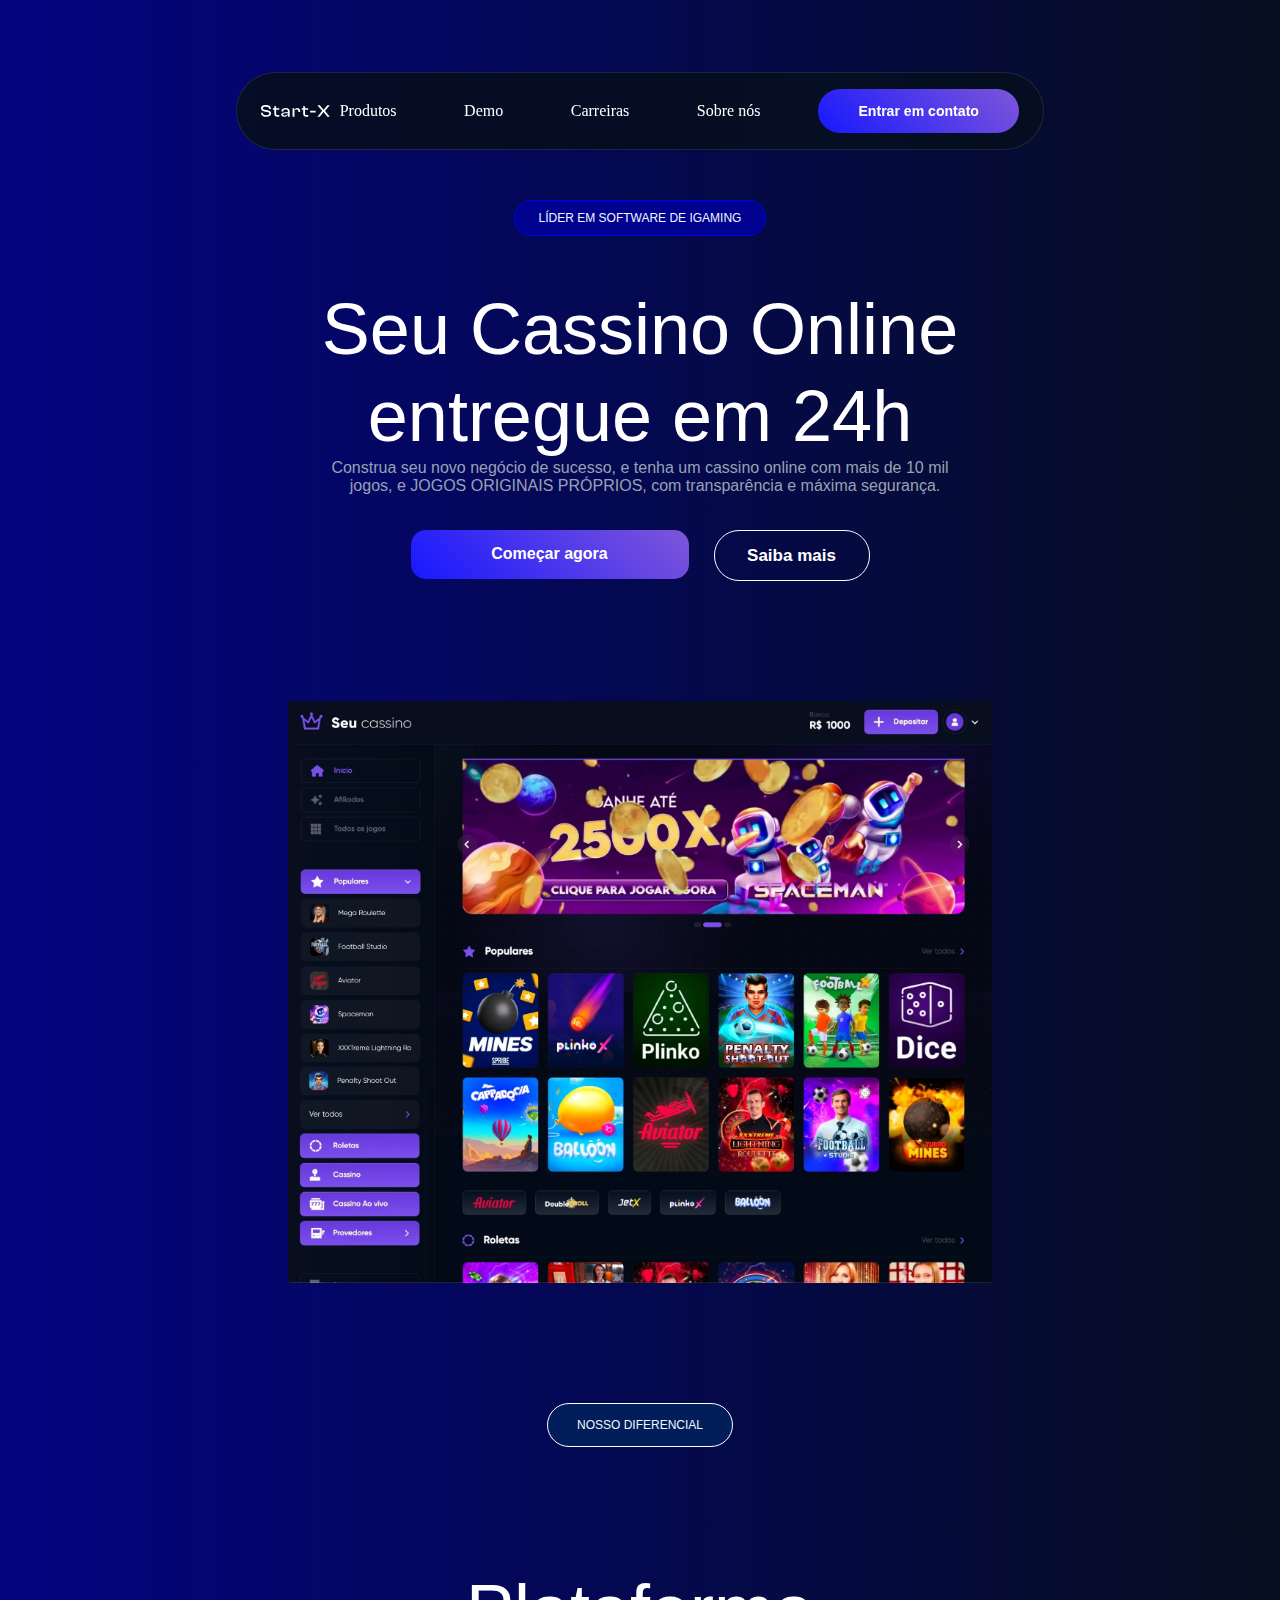
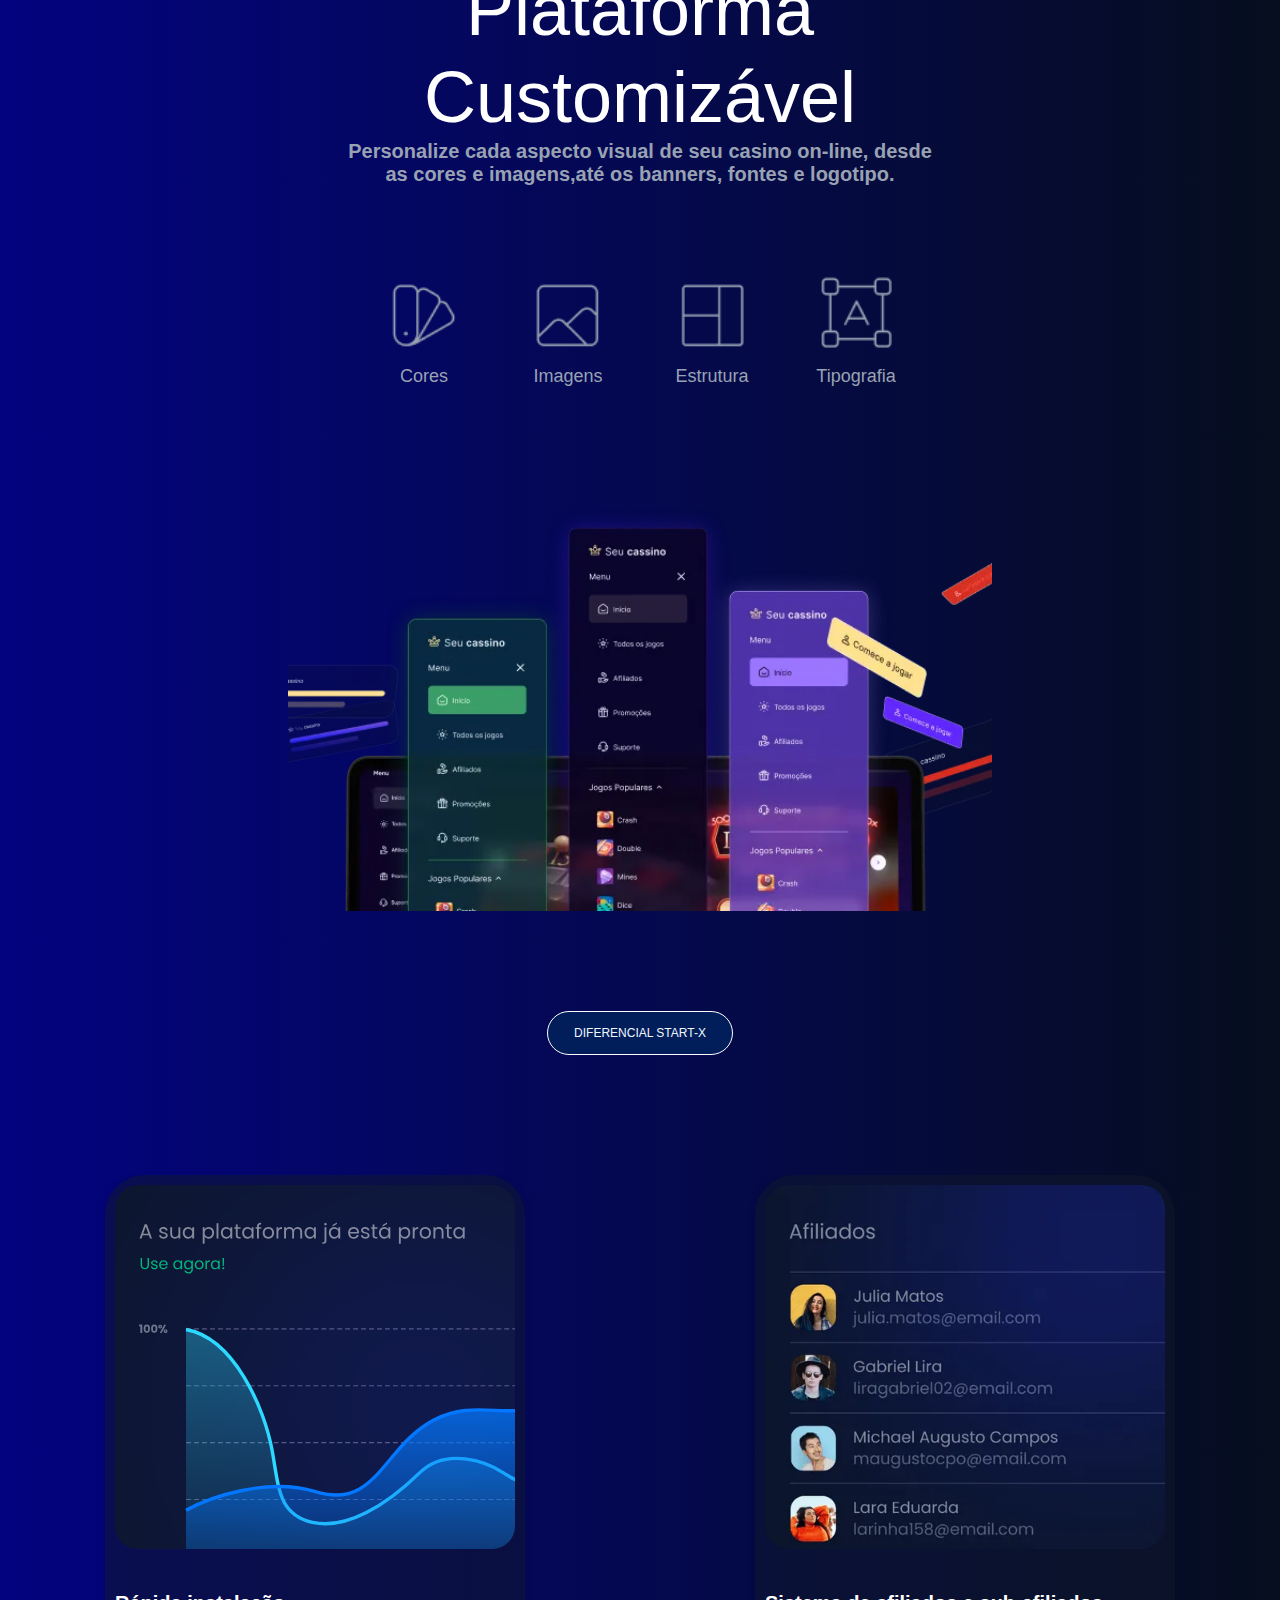
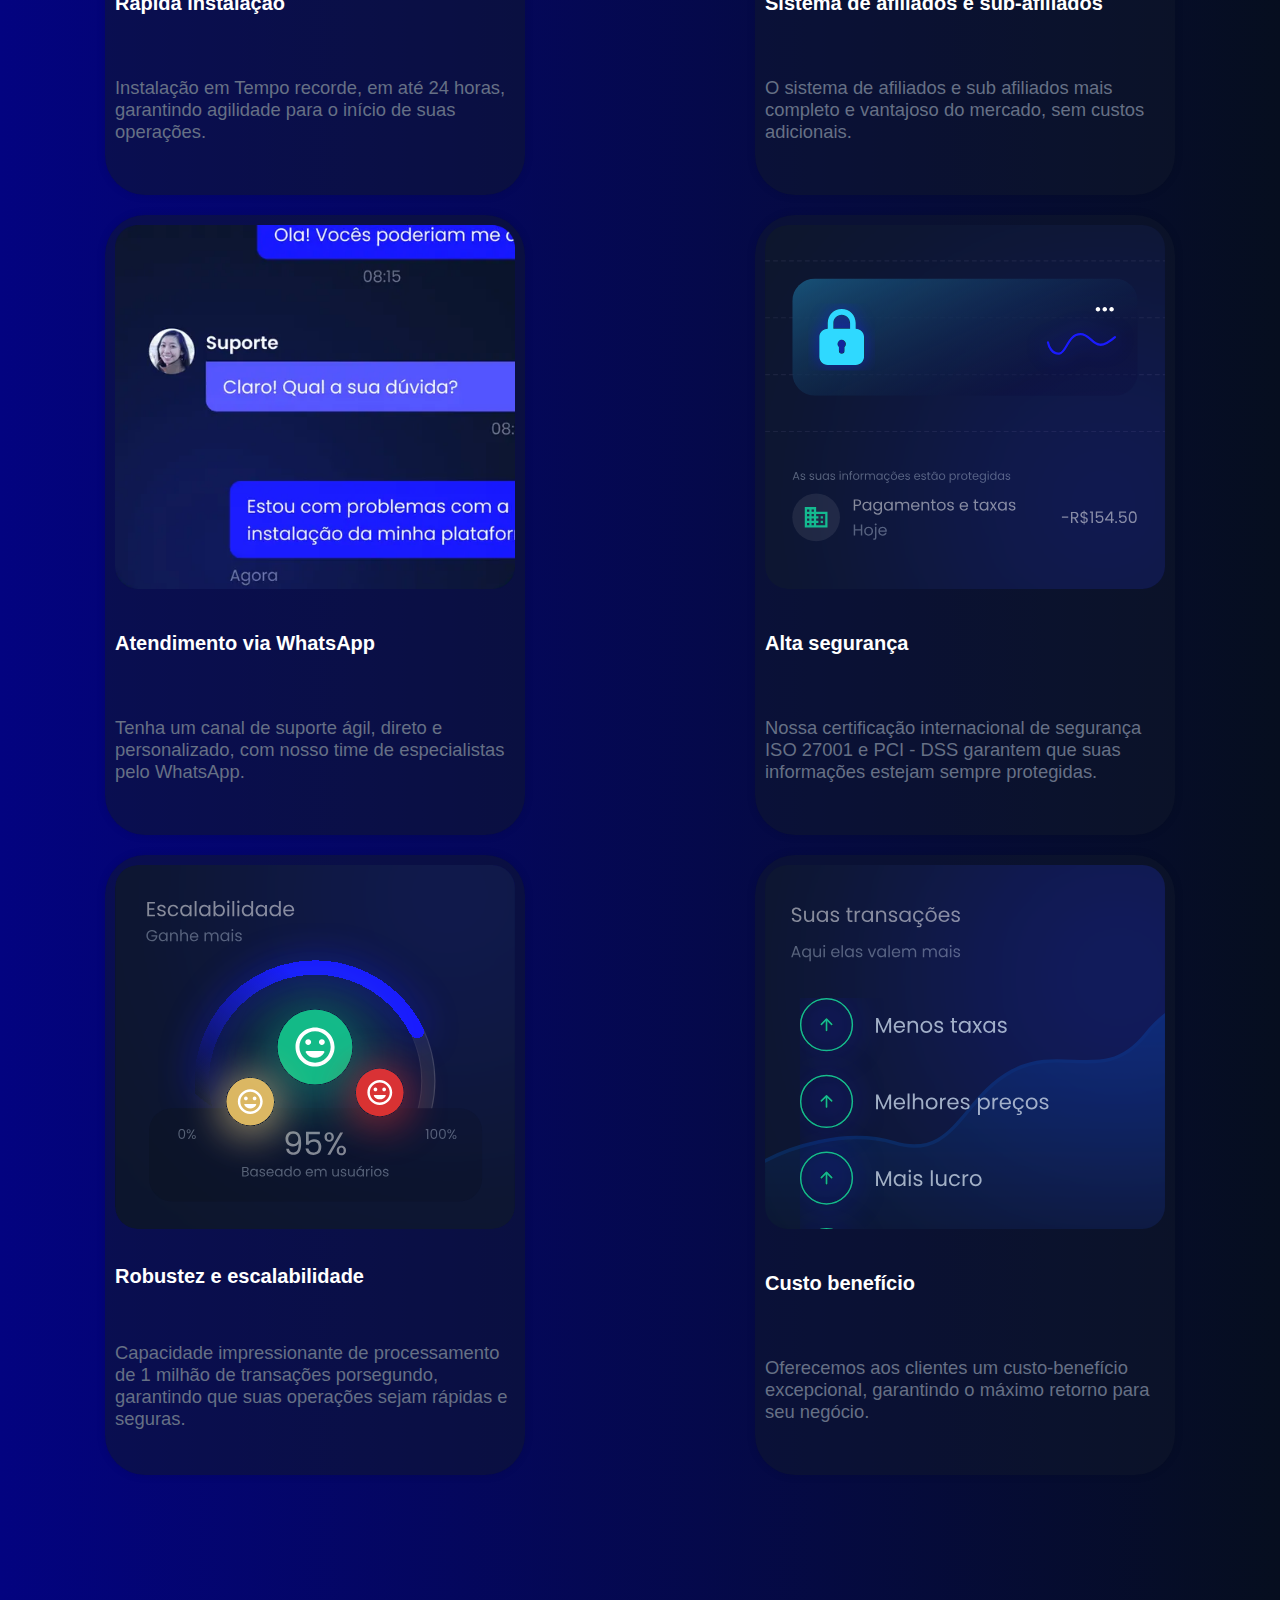
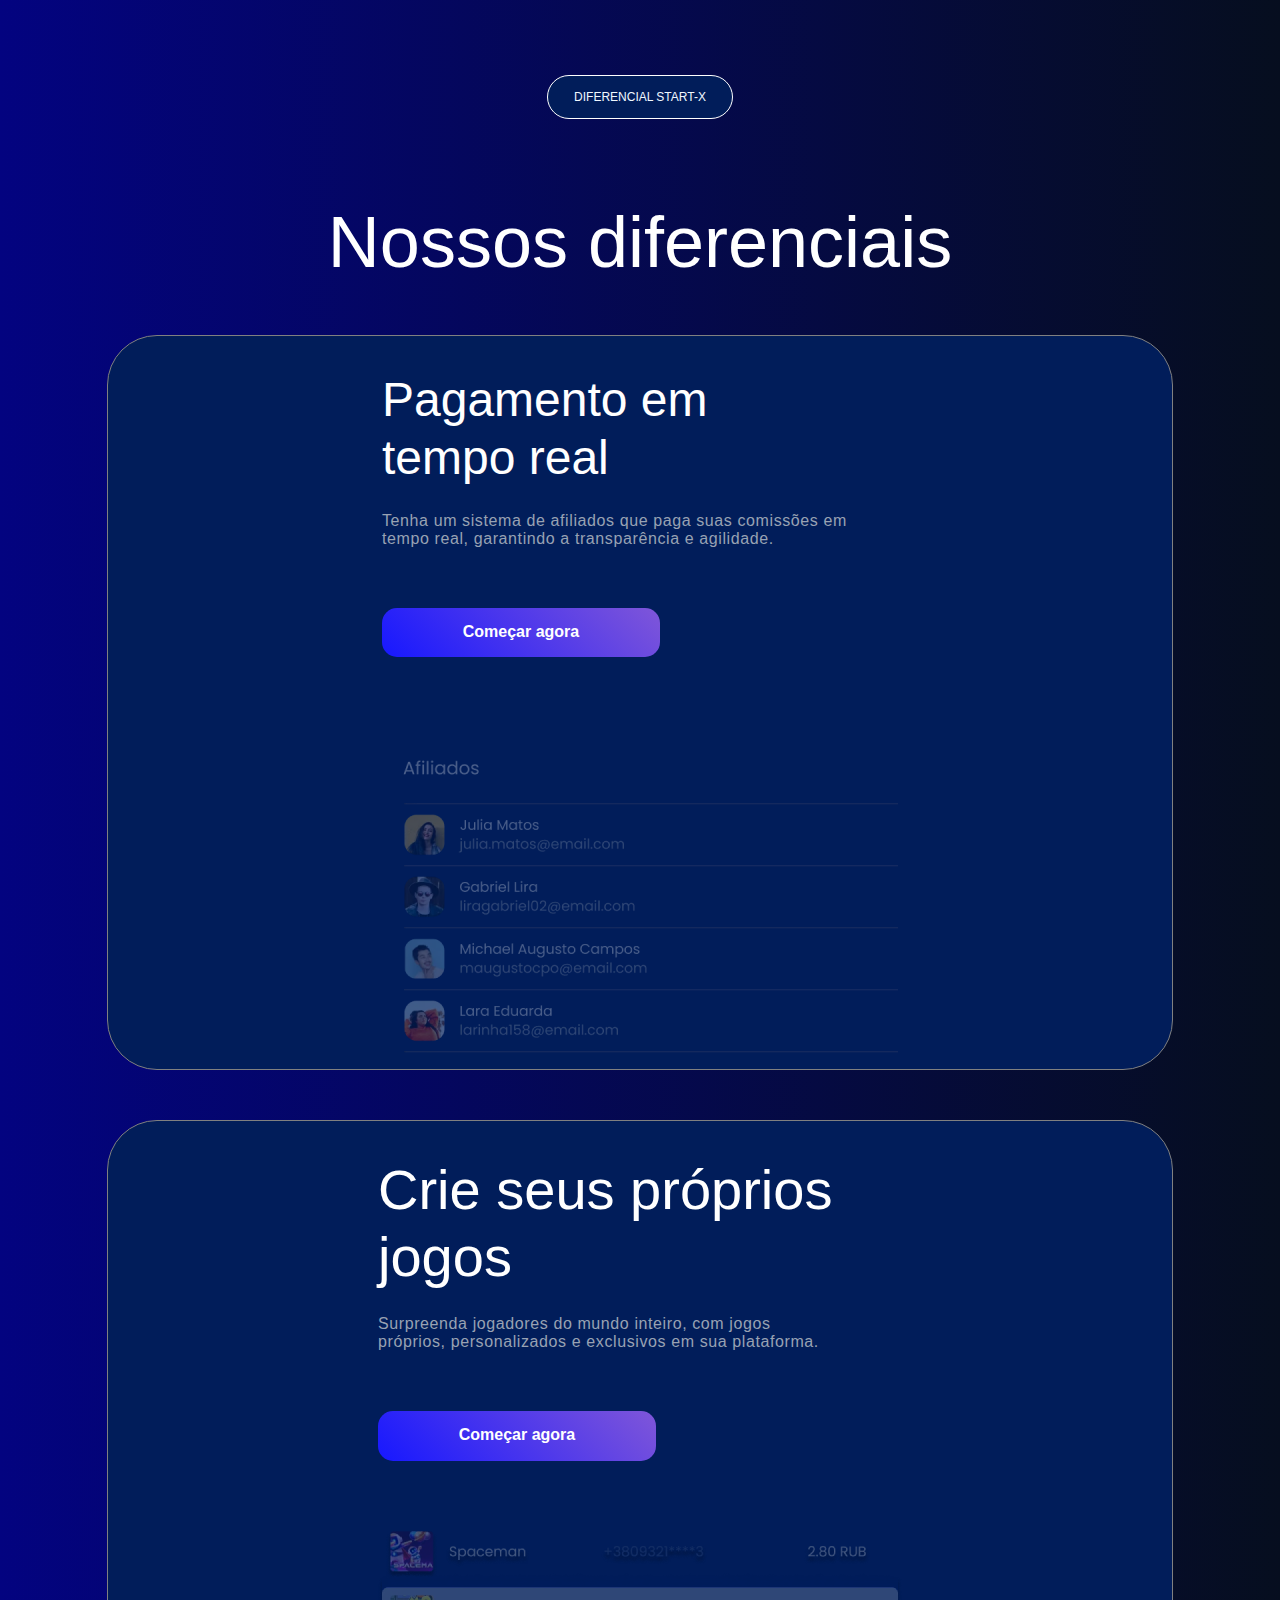
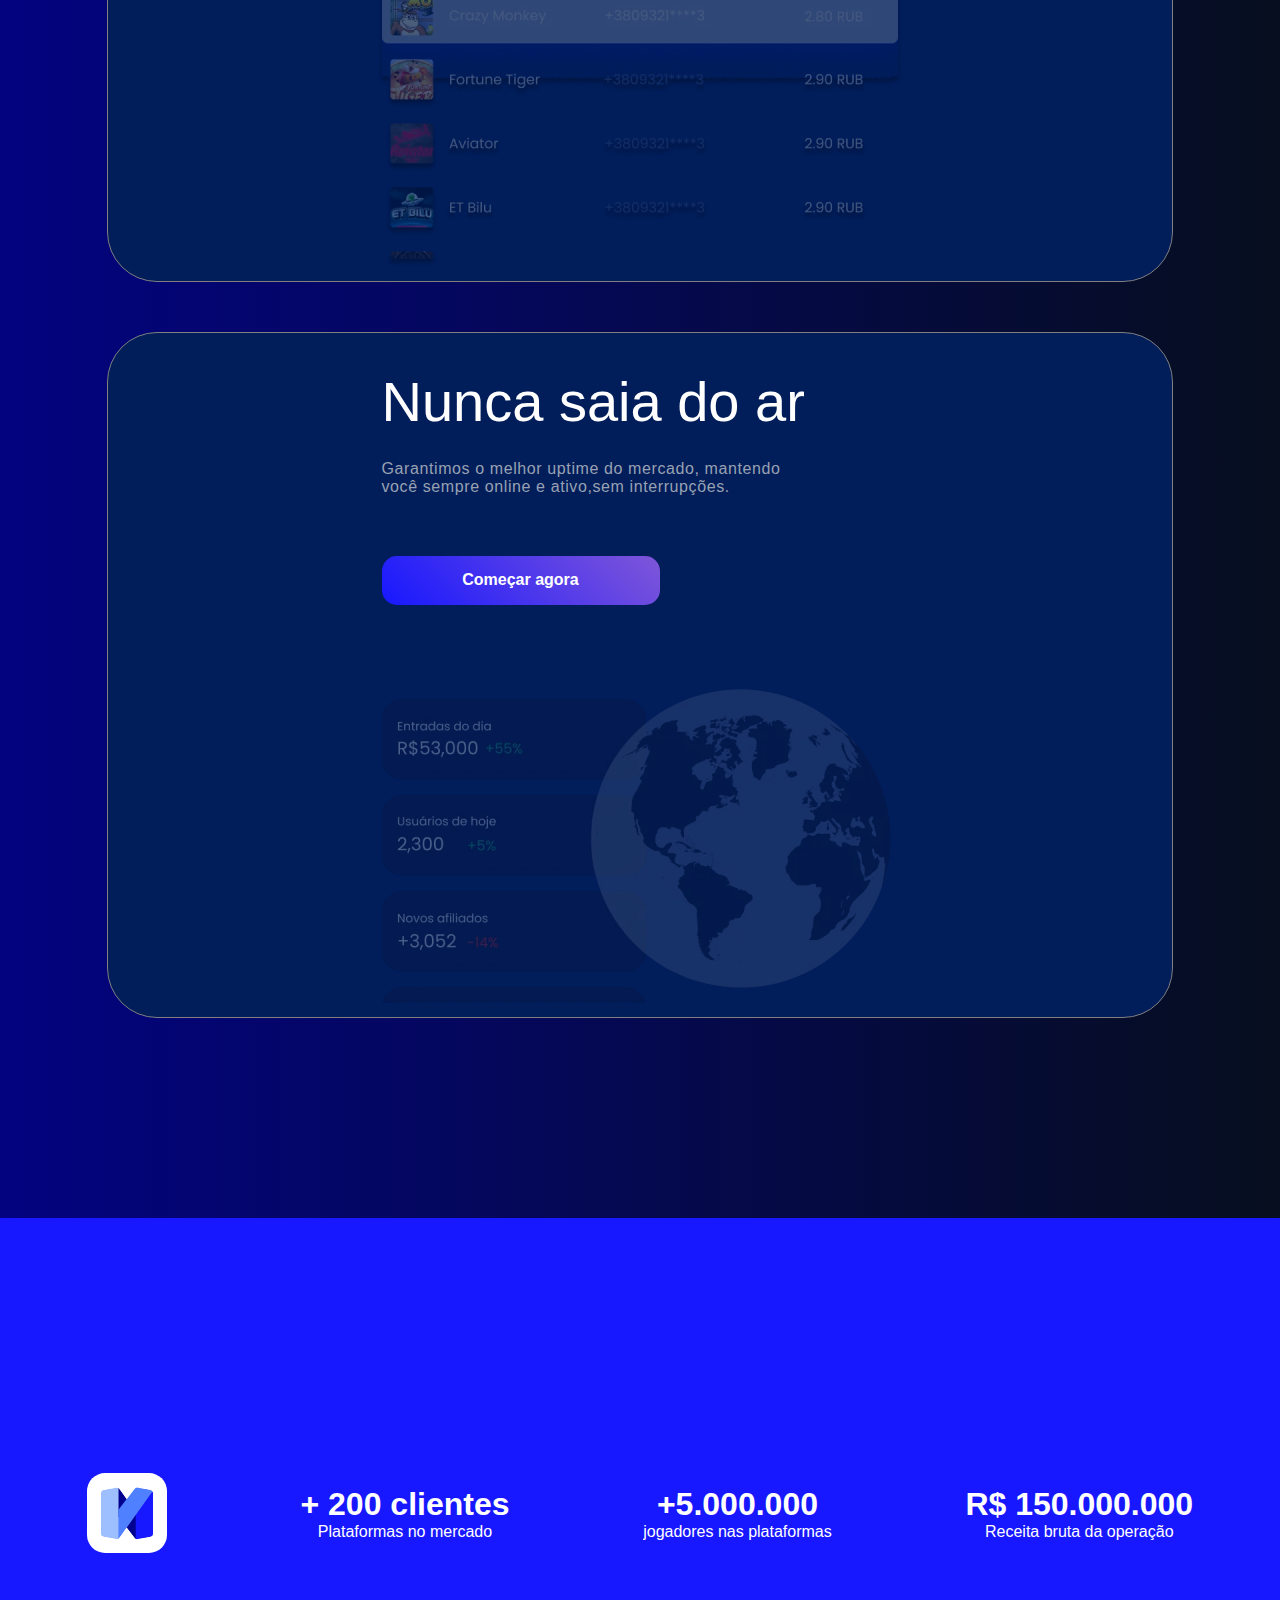
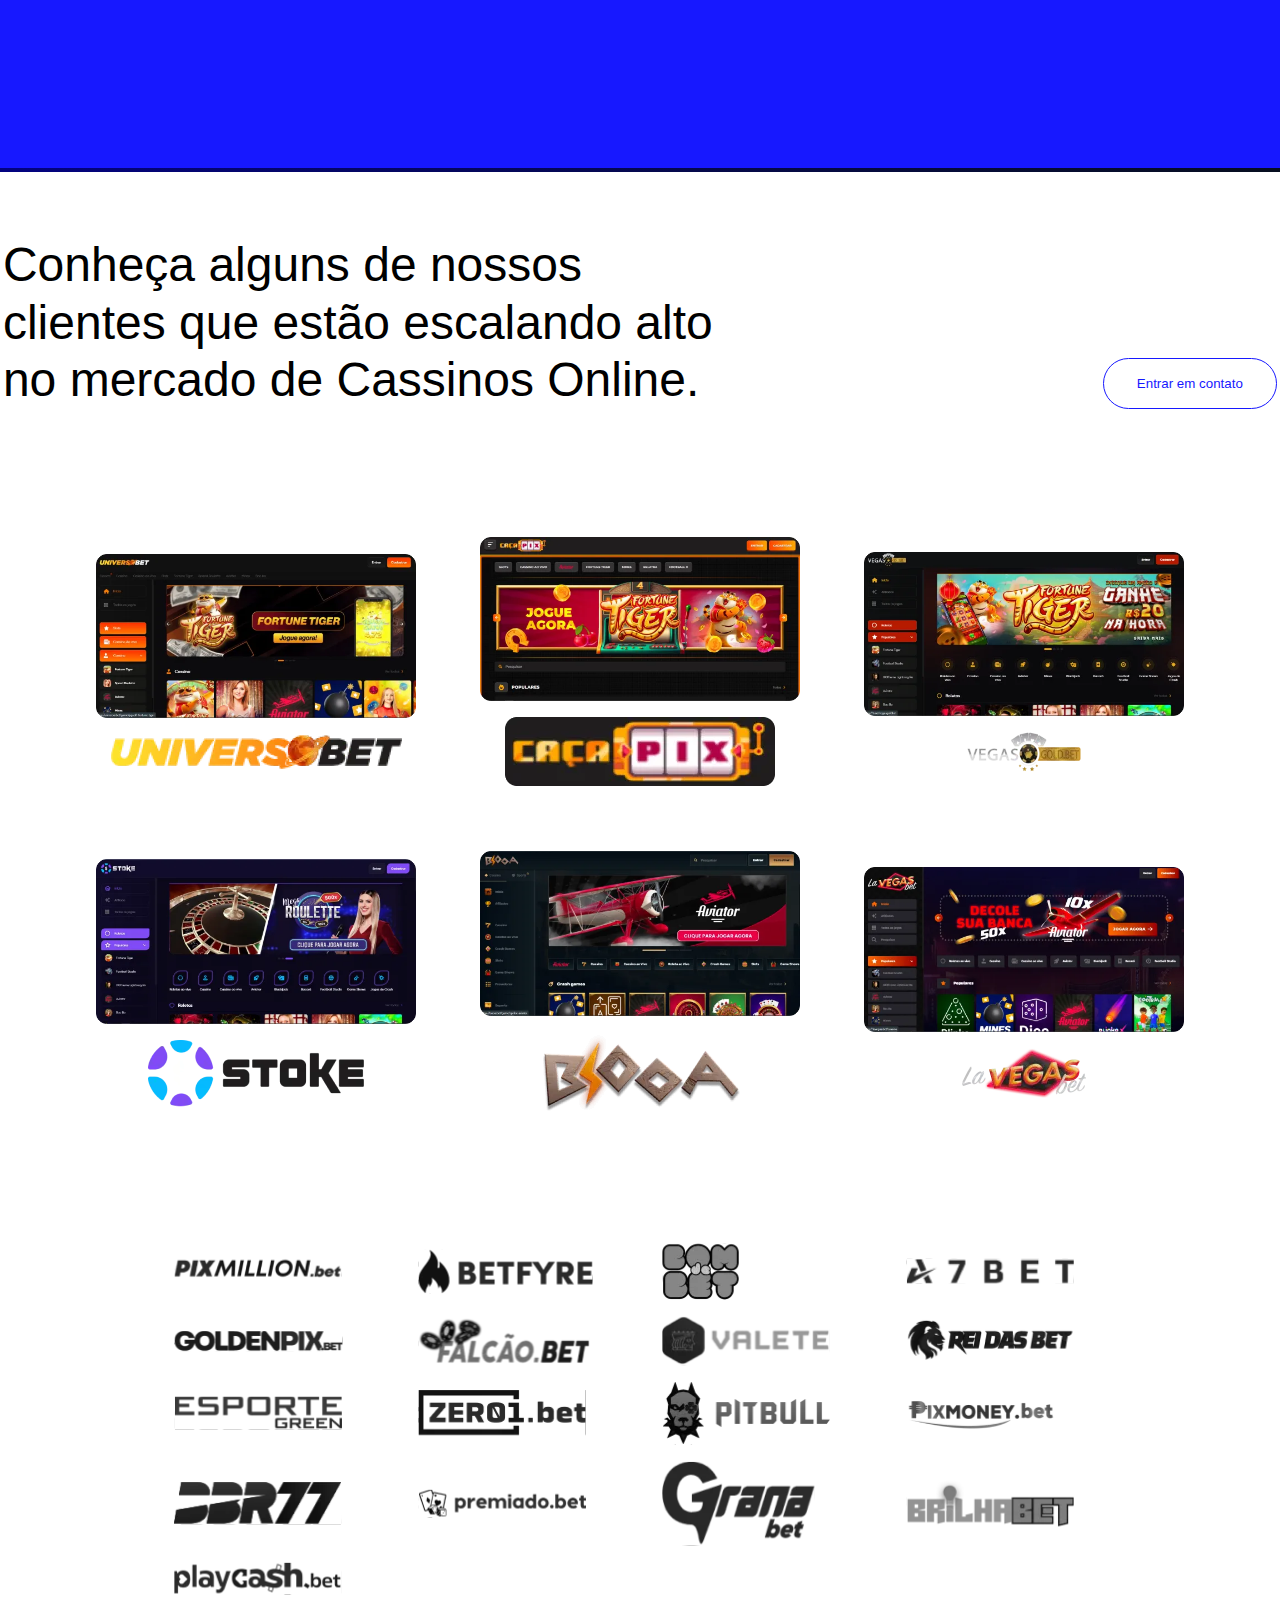
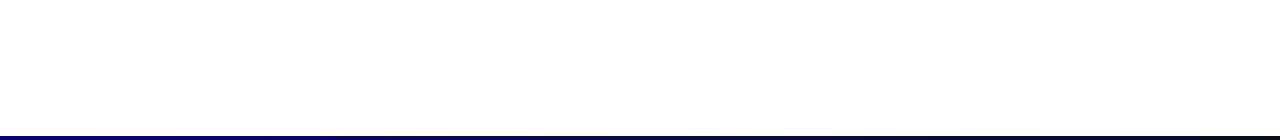
==== index.html @ e534ed65 "fix" ====
<!DOCTYPE html>
<html lang="pt-br">
  <head>
    <meta charset="UTF-8" />
    <meta name="viewport" content="width=device-width, initial-scale=1.0" />
    <title>Seu Cassino Online entregue em 24h</title>
    <link rel="stylesheet" href="style.css" />
    <!-- Importa o arquivo de estilos CSS -->
  </head>

  <body>
    <object style="width: 100%; position: fixed" data="menu-landing/index.html"></object>
    <div class="header">
      <div class="title">
        <div class="message-up-title">
          <p>LÍDER EM SOFTWARE DE IGAMING</p>
        </div>
        <div class="customize-plataform">
          <h1>Seu Cassino Online <br />entregue em 24h</h1>
        </div>
        <div class="text-builder">
          <span>Construa seu novo negócio de sucesso, e tenha um cassino online com mais de 10 mil</span><br />
          <span id="text-two">jogos, e JOGOS ORIGINAIS PRÓPRIOS, com transparência e máxima segurança.</span>
        </div>
      </div>
      <div class="start-buttons">
        <div class="button-start">
          <button>Começar agora</button>
        </div>
        <div class="more-information">
          <button>Saiba mais</button>
        </div>
      </div>
      <div class="img-my-casino">
        <img src="images/landing-hero.jpeg" alt="landing" />
      </div>
      <div class="our-difference-menu">
        <div class="edit-our-difference">
          <div class="message-our-difference">
            <p>NOSSO DIFERENCIAL</p>
          </div>
          <div class="customize-plataform">
            <h1>Plataforma <br />Customizável</h1>
          </div>
          <div class="customize-visual">
            <h3>
              Personalize cada aspecto visual de seu casino on-line, desde <br />
              as cores e imagens,até os banners, fontes e logotipo.
            </h3>
          </div>
          <div style="margin-top: 80px" class="topics-img">
            <button onclick="changeStep(this)" class="image-center" id="colors-button">
              <img class="small-img" src="images/pallete.png" alt="Cores" />
              <p>Cores</p>
            </button>
            <button onclick="changeStep(this)" class="image-center" id="images-button">
              <img class="small-img" src="images/image.png" alt="Imagens" />
              <p>Imagens</p>
            </button>
            <button onclick="changeStep(this)" class="image-center" id="structure-button">
              <img class="small-img" src="images/hosting.png" alt="Estrutura" />
              <p>Estrutura</p>
            </button>
            <button onclick="changeStep(this)" class="image-center" id="typography-button">
              <img class="small-img" src="images/text.png" alt="Tipografia" />
              <p>Tipografia</p>
            </button>
          </div>
          <div class="steps">
            <img src="images/colors.png" alt="" id="colors" />
            <img src="images/images.png" alt="" id="images" hidden />
            <img src="images/estrutura.png" alt="" id="structure" hidden />
            <img src="images/tipografia.png" alt="" id="typography" hidden />
          </div>
          <div class="animation-panel"></div>
        </div>
      </div>
      <div class="our-difference-menu">
        <div class="edit-our-difference">
          <div class="message-our-difference">
            <p>DIFERENCIAL START-X</p>
          </div>
          <object id="cards" data="card-landing/index.html"></object>
        </div>
      </div>
      <div class="our-difference-menu-seccond">
        <div class="our-seccond-message">
          <div class="message-our-difference-seccond">
            <p>DIFERENCIAL START-X</p>
          </div>
          <div class="customize-message-our-difference">
            <h1>Nossos diferenciais</h1>
          </div>
        </div>
        <div class="card-pay-real-time">
          <div class="main-card-pay-header">
            <div class="main-card-pay">
              <div class="style-button-our-benefits">
                <h1>
                  Pagamento em <br />
                  tempo real
                </h1>
                <p id="message">Tenha um sistema de afiliados que paga suas comissões em<br />tempo real, garantindo a transparência e agilidade.</p>
                <div class="button-start-benefits">
                  <button>Começar agora</button>
                </div>
              </div>
            </div>
            <div class="main-card-pay-two">
              <div class="edit-image-our-seccond-difference">
                <img src="images/afiliados.png" alt="" />
              </div>
            </div>
          </div>
        </div>
        <div class="card-pay-real-time">
          <div class="main-card-pay-header">
            <div class="main-card-pay">
              <div class="style-button-our-benefits">
                <h1 id="card-meio">Crie seus próprios <br />jogos</h1>
                <p id="message">Surpreenda jogadores do mundo inteiro, com jogos<br />próprios, personalizados e exclusivos em sua plataforma.</p>
                <div class="button-start-benefits">
                  <button>Começar agora</button>
                </div>
              </div>
            </div>
            <div class="main-card-pay-two">
              <div class="edit-image-our-seccond-difference">
                <img src="images/benefits-cardMedio.png" alt="" />
              </div>
            </div>
          </div>
        </div>
        <div class="card-pay-real-time">
          <div class="main-card-pay-header">
            <div class="main-card-pay">
              <div class="style-button-our-benefits">
                <h1 id="card-last">Nunca saia do ar</h1>
                <p id="message">Garantimos o melhor uptime do mercado, mantendo <br />você sempre online e ativo,sem interrupções.</p>
                <div class="button-start-benefits">
                  <button>Começar agora</button>
                </div>
              </div>
            </div>
            <div class="main-card-pay-two">
              <div class="edit-image-our-seccond-difference">
                <img src="images/benefits-lastCard.png" alt="" />
              </div>
            </div>
          </div>
        </div>
      </div>

      <object id="line-blue" style="height: 550px" class="line-blue" data="line-blue-landing/index.html"></object>
      <object class="client-landing" data="client-landing/index.html"></object>
    </div>
  </body>
</html>

<script>
  const changeStep = (step) => {
    document.getElementById("colors").hidden = true;
    document.getElementById("images").hidden = true;
    document.getElementById("structure").hidden = true;
    document.getElementById("typography").hidden = true;
    switch (step.id) {
      case "colors-button":
        document.getElementById("colors").hidden = false;
        break;
      case "images-button":
        document.getElementById("images").hidden = false;
        break;
      case "structure-button":
        document.getElementById("structure").hidden = false;
        break;
      case "typography-button":
        document.getElementById("typography").hidden = false;
        break;
    }
  };
</script>
---- style.css ----
/** @format */

* {
	margin: 0px;
	padding: 0px;
	font-family: Poppins, sans-serif;
}
body {
	display: flex;
	/* justify-content: center; */
	background: linear-gradient(90deg, #030380 0%, #060e1f 100%);
	/* text-align: center; */
	/* width: 100%; */
}
.header {
	/* display: flex; */
	justify-content: center;
	margin-top: 200px;
	width: 100%;
}

.message-up-title {
	padding: 0.63rem 1.5rem;
	display: flex;
	background-color: #00018f;
	border-style: solid;
	max-width: 250px;
	border: 1px solid #0001eb;
	border-radius: 6.25rem;
	justify-self: center;
	margin-bottom: 50px;
}

.message-up-title p {
	color: aliceblue;
	font-size: 0.75rem;
}

.title {
	width: 100%;
	display: grid;
	justify-content: center;
	h1 {
		font-family: Poppins, sans-serif;
		font-size: 4.75rem;
		font-weight: 400;
		line-height: 1.1;
		color: aliceblue;
		text-align: center;
	}
}

.text-builder {
	text-align: center;
}

.text-builder span {
	opacity: 1;
	font-size: 16px;
	color: #98a2b3;
}
#text-two {
	opacity: 1;
	font-size: 16px;
	margin-left: 10px;
}

.start-buttons {
	display: flex;
	justify-content: center;
	margin-top: 35px;
}

.button-start {
	width: 278px;
	height: 49.27px;
	background-image: linear-gradient(45deg, #1718ff, #7f56d9);
	border-radius: 15px;
	text-align: center;
}

.button-start:hover {
	border-color: white;
}

.button-start button {
	cursor: pointer;
	font-size: 16px;
	font-weight: 600;
	color: #fff;
	background-color: transparent;
	font-family: Poppins, sans-serif;
	border: none;
	text-align: center;
	margin-top: 15px;
}

.more-information {
	cursor: pointer;
	width: 154px;
	height: 49.27px;
	background-image: none;
	border-radius: 25px;
	border: solid 1px white;
	text-align: center;
	margin-left: 25px;
}

.more-information button {
	cursor: pointer;
	font-size: 17px;
	font-weight: 600;
	color: #fff;
	background-color: transparent;
	font-family: Poppins, sans-serif;
	border: none;
	text-align: center;
	margin-top: 15px;
}

.more-information:hover {
	background-color: white;
	border-radius: 25px;
	color: black;
	button {
		color: black;
	}
}

.more-information button:hover {
	color: #010c24;
	border-radius: 25px;
}

.our-difference-menu {
	display: flex;
	width: 100%;
	justify-content: center;
	align-items: center;
}

.edit-our-difference {
	width: 100%;
	display: grid;
}

.message-our-difference {
	display: flex;
	justify-self: center;
	align-items: center;
	width: 184.33px;
	height: 42.16px;
	background-color: #011d5a;
	border: 1px solid white;
	border-style: solid;
	border-radius: 25px;
	justify-content: center;
	margin-bottom: 120px;
}

.message-our-difference p {
	color: aliceblue;
	font-size: 0.75rem;
	font-family: Poppins, sans-serif;
	text-align: center;
}

.line-blue {
	width: 100%;
}

.customize-message-our-difference {
	display: flex;
	text-align: center;
	width: 100%;
}

.customize-plataform {
	display: flex;
	text-align: center;
	width: 100%;
}

.customize-plataform h1 {
	width: 100%;
	color: white;
	font-family: Poppins, sans-serif;
	font-size: 4.5rem;
	font-weight: 400;
	line-height: 1.2;
	justify-content: center;
}

.customize-message-our-difference h1 {
	width: 100%;
	color: white;
	font-family: Poppins, sans-serif;
	font-size: 4.5rem;
	font-weight: 400;
	line-height: 1.2;
	justify-content: center;
}

.customize-visual {
	display: flex;
	text-align: center;
	width: 100%;
}

.customize-visual h3 {
	font-size: 1.25rem;
	opacity: 1;
	color: #98a2b3;
	box-sizing: border-box;
	font-family: Poppins, sans-serif;
	justify-content: center;
	width: 100%;
}

.topics-img {
	justify-self: center;
	width: 50%;
	display: flex;
	justify-content: space-evenly;
}

.topics-img p {
	font-size: 1.125rem;
	color: #98a2b3;
	/* color: white; */
}

.image-center {
	background-color: transparent;
	text-align: center;
	cursor: pointer;
}

.image-center img,
.image-center p {
	display: block;
	margin: 0 auto;
	margin-top: 10px;
}

.img-blue-animation {
	width: 100%;
	background-color: blue;
}

.img-blue-animation img {
	width: 100%;
}

.difference-nexus {
	display: flex;
	width: 100%;
	justify-content: center;
	align-items: center;
}

.edit-nexus-difference {
	width: 100%;
}

/* .message-nexus-difference{
    display: flex;
    width: 184.33px;
    height: 42.16px;
    background-color: #011d5a;
    border-color: #011d5a;
    border-style: solid;
    border-radius: 15px;
    justify-content: center;
    margin-left: 43%;
    margin-top: 100px;
}

.message-nexus-difference p{
    color: aliceblue;
    font-size: .75rem;
    font-family: Poppins, sans-serif;
    text-align: center;
}

.benefits-text{
    display: flex;
    text-align: center;
    width: 100%;
}

.benefits-text h1{
    width: 100%;
    color: white;
    font-family: Poppins, sans-serif;
    font-size: 4.5rem;
    font-weight: 400;
    line-height: 1.2;
    justify-content: center;
} */

#nexus-img {
	/* margin-top: 100px; */
	margin-left: 15px;
}

.img-my-casino {
	width: 100%;
	display: grid;
	margin: 120px 0;
	img {
		justify-self: center;
		width: 55%;
		background-size: cover;
		background-position: center;
		background-repeat: no-repeat;
		border-radius: 3px;
	}
}

.steps {
	display: flex;
	justify-content: center;
	margin: 100px 0;
	img {
		width: 55%;
	}
}

button {
	border: none;
}
.card-container {
	display: grid;
	padding: 10px;
	grid-template-columns: repeat(3, 1fr);
}
.card {
	justify-self: center;
	display: grid;
	grid-template-rows: 1fr 1fr 1fr;
	border-radius: 2.5rem;
	width: 400px;
	background-color: rgba(15, 23, 41, 0.5);
	box-shadow: 0 0 10px rgba(0, 0, 0, 0.1);
	padding: 10px;
	margin: 10px;
}
img {
	width: 100%;
}

@media (max-width: 1200px) {
	.img-my-casino {
		img {
			width: 90%;
		}
	}
	.steps {
		img {
			width: 90%;
		}
	}
}

.difference-msg-edit {
	width: 100%;
	display: grid;
}

.difference-msg {
	width: 100%;
	color: white;
	font-family: Poppins, sans-serif;
	font-size: 4.5rem;
	font-weight: 400;
	line-height: 1.2;
	justify-content: center;
}

.our-difference-menu-seccond {
	display: block;
	width: 100%;
	justify-content: center;
	align-items: center;
	margin-bottom: 200px;
}

.our-seccond-message {
	width: 100%;
	display: grid;
}

.message-our-difference-seccond {
	display: flex;
	justify-self: center;
	align-items: center;
	width: 184.33px;
	height: 42.16px;
	background-color: #011d5a;
	border: 1px solid white;
	border-style: solid;
	border-radius: 25px;
	justify-content: center;
	margin-bottom: 80px;
}

.message-our-difference-seccond p {
	color: aliceblue;
	font-size: 0.75rem;
	font-family: Poppins, sans-serif;
	text-align: center;
}

.card-pay-real-time {
	margin-top: 50px;
	display: flex;
	width: 100%;
	background-color: transparent;
	justify-content: center;
}

.main-card-pay-header {
	height: 100%;
	padding: 10px 20px;
	width: 90%;
	display: flex;
	align-items: center;
	background-color: #011d5a;
	border-radius: 3.125rem;
	border: solid 1px gray;
	justify-content: space-evenly;
}

.style-button-our-benefits {
	width: 100%;
	display: grid;
}

.difference-message-button-pay {
	display: flex;
	/* justify-self: center; */
	margin-top: 45px;
	align-items: center;
	width: 184.33px;
	height: 42.16px;
	background-color: transparent;
	border: 1px solid white;
	border-style: solid;
	border-radius: 25px;
	justify-content: center;
	/* margin-bottom: 120px; */
}

.difference-message-button-pay p {
	color: aliceblue;
	font-size: 0.85rem;
	font-family: Poppins, sans-serif;
	text-align: center;
}

.style-button-our-benefits h1 {
	width: 100%;
	color: white;
	font-family: Poppins, sans-serif;
	font-size: 3rem;
	font-weight: 400;
	line-height: 1.2;
	justify-content: center;
	margin-top: 25px;
}

#message {
	opacity: 1;
	color: #98a2b3;
	margin-top: 25px;
	letter-spacing: 0.6px;
	font-family: Poppins, sans-serif;
}

.button-start-benefits {
	width: 278px;
	height: 49.27px;
	background-image: linear-gradient(45deg, #1718ff, #7f56d9);
	border-radius: 15px;
	text-align: center;
	margin-top: 60px;
}

.button-start-benefits:hover {
	border-color: white;
}

.button-start-benefits button {
	cursor: pointer;
	font-size: 16px;
	font-weight: 600;
	color: #fff;
	background-color: transparent;
	font-family: Poppins, sans-serif;
	border: none;
	text-align: center;
	margin-top: 15px;
}

.edit-image-our-seccond-difference {
	margin-top: 70px;
}

#card-meio{
    font-size: 3.5rem;
}

#card-last{
    font-size: 3.5rem;
}

.client-landing {
	width: 100%;
	height: 1500px;
	background-color: #ffff;
	padding-top: 4rem;
}
.line-blue {
	width: 100%;
	height: 272px;
}

.small-img {
	width: 80px;
	height: 80px;
}

@media (max-width: 480px) {
	.client-landing {
		height: 3200px !important;
	}
	.line-blue {
		height: 583px !important;
	}
	.customize-plataform h1 {
		font-size: 2.5rem;
	}
	.customize-visual h3 {
		font-size: 1rem;
	}
}
#cards {
	width: 100%;
	height: 1400px;
}
@media (max-width: 1300px) {
    #cards {
		height: 2100px;
	}
	.main-card-pay-header {
		width: 80%;
		display: grid;
	}
}
@media (max-width: 920px) {
    #cards {
		height: 2700px;
	}
	.topics-img {
		width: fit-content;
	}
}
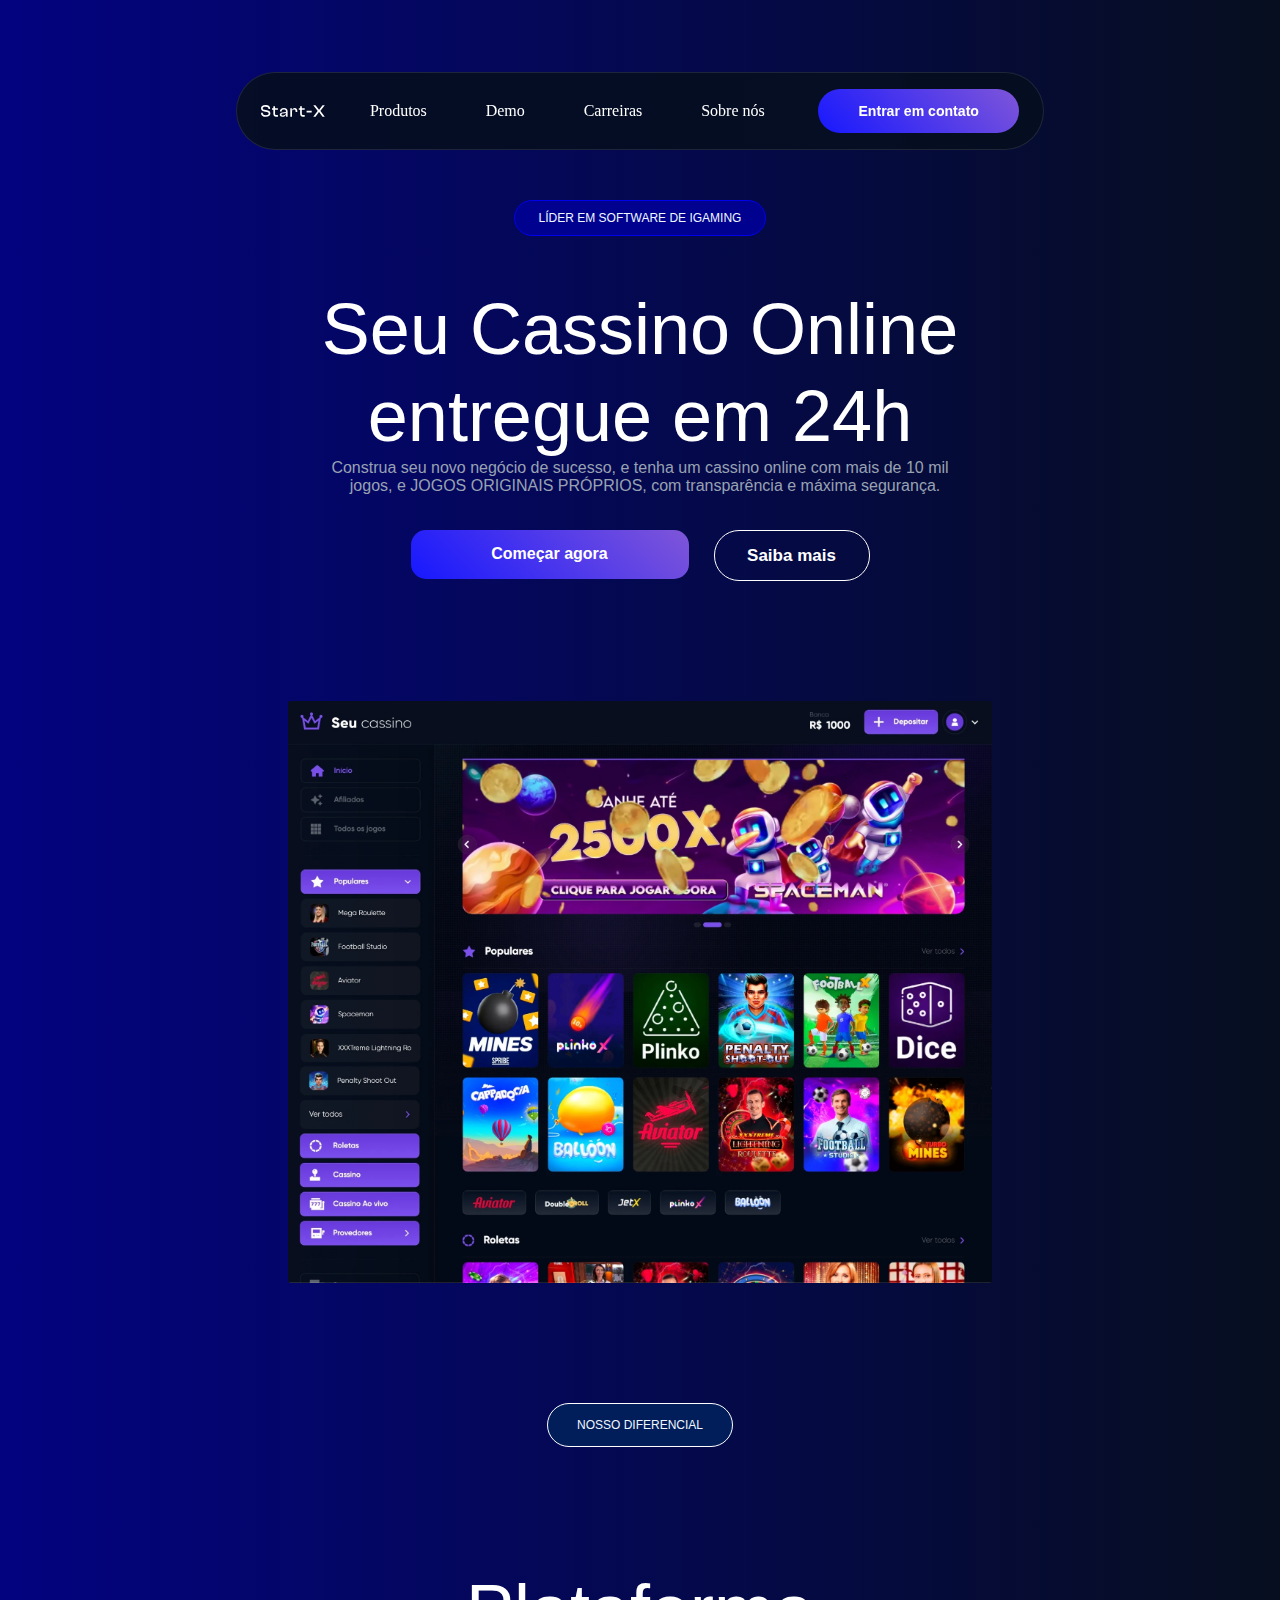
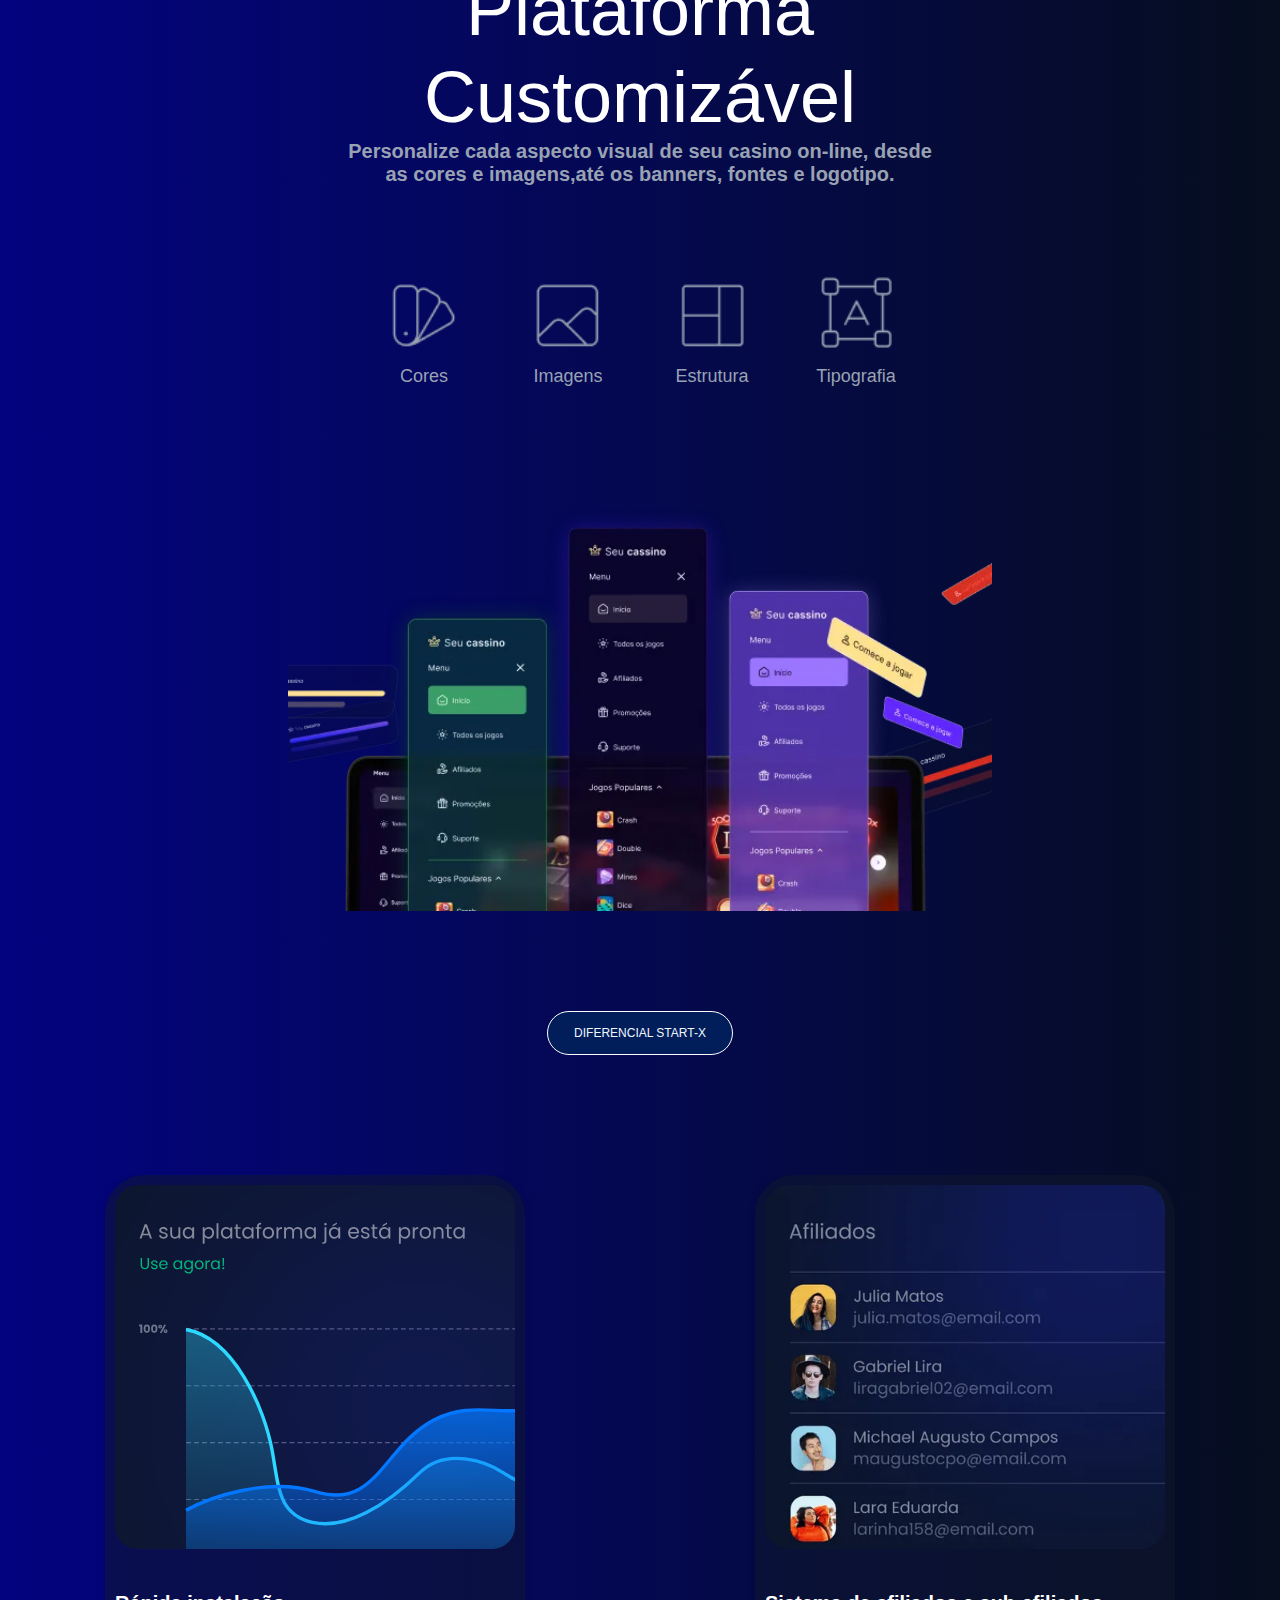
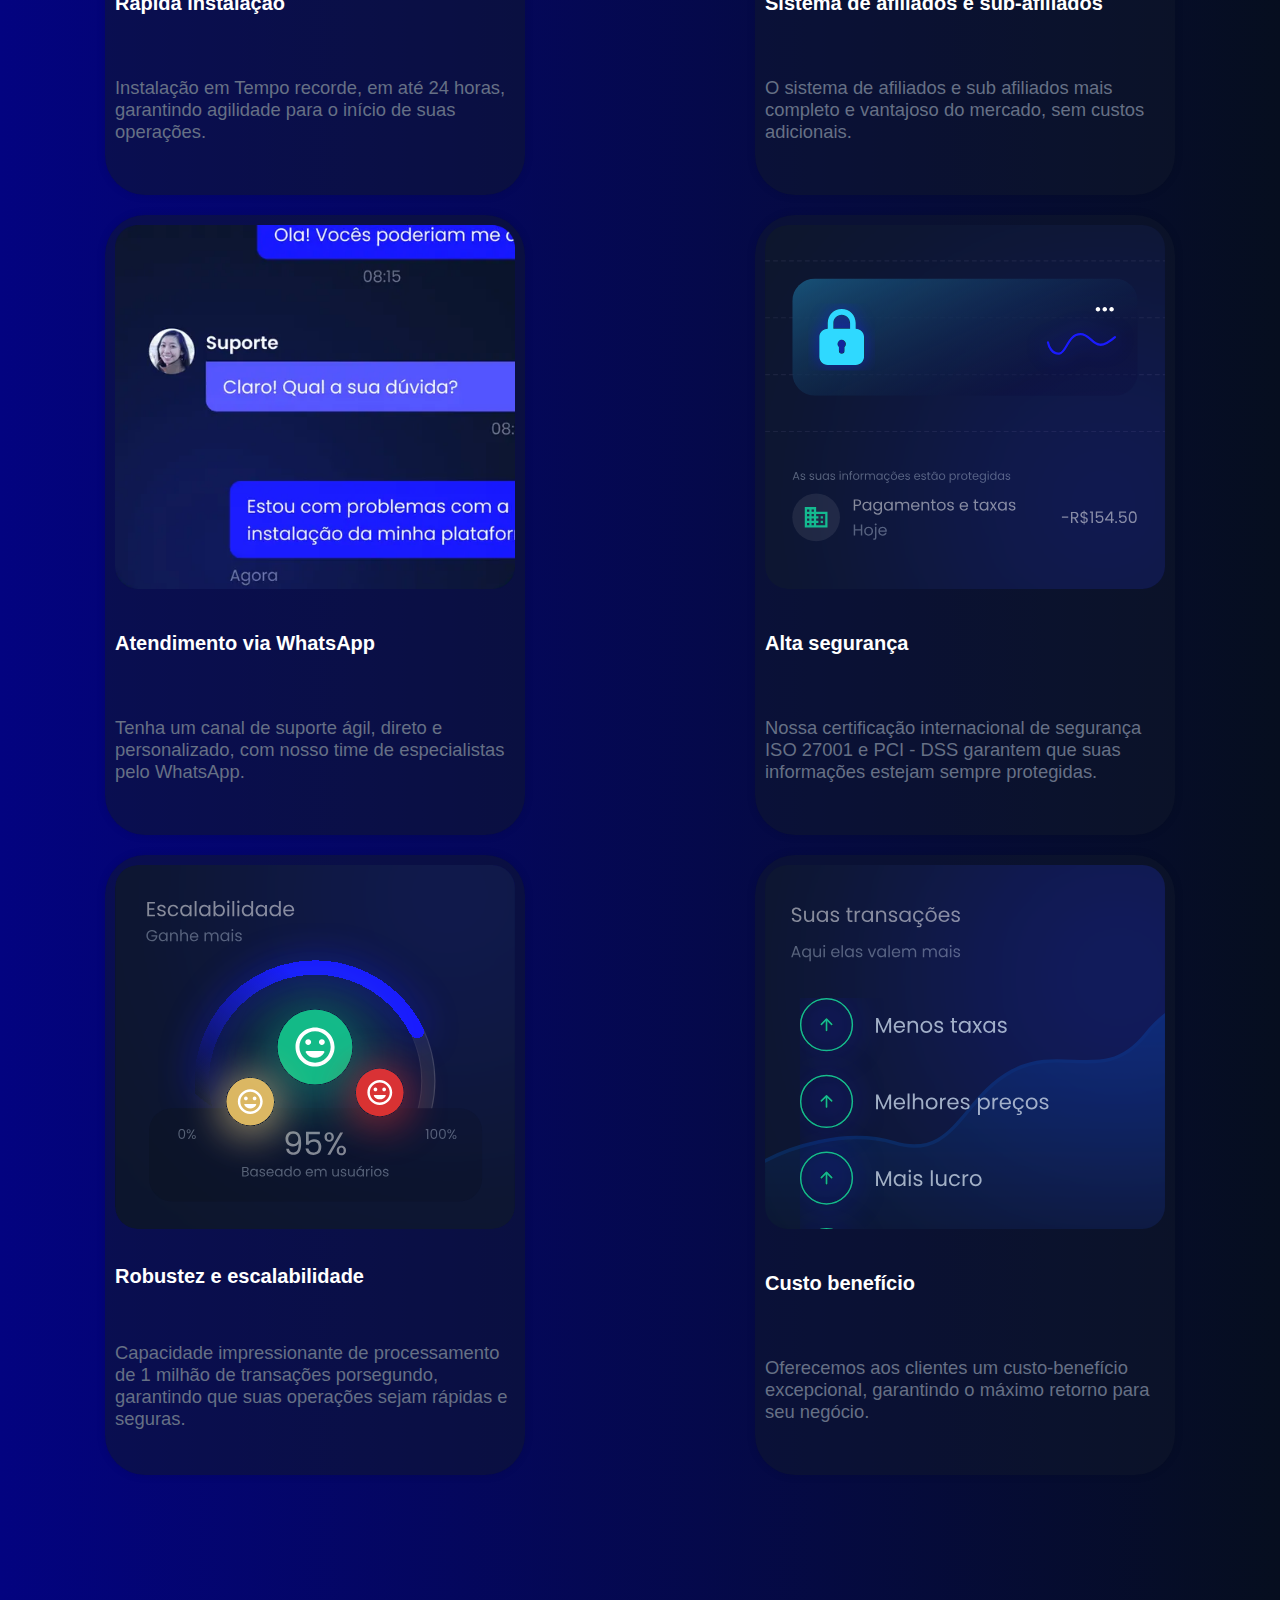
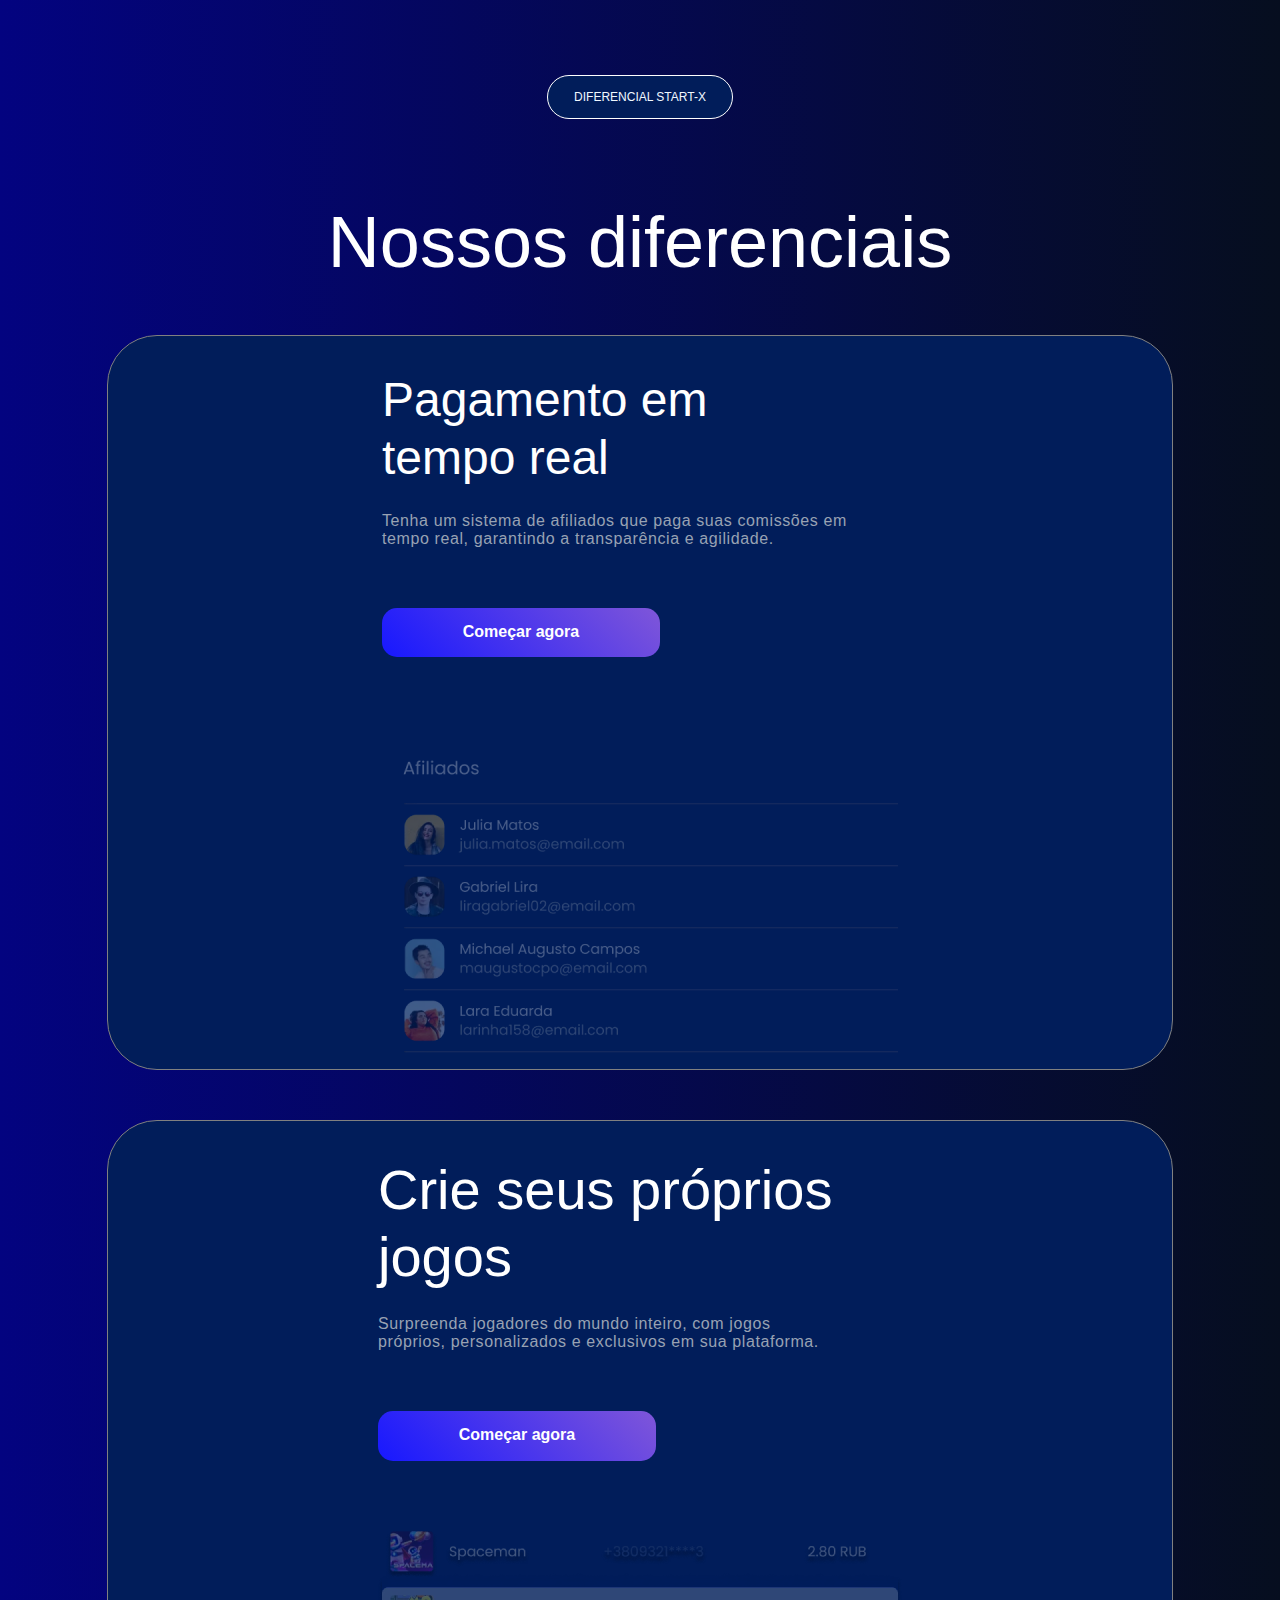
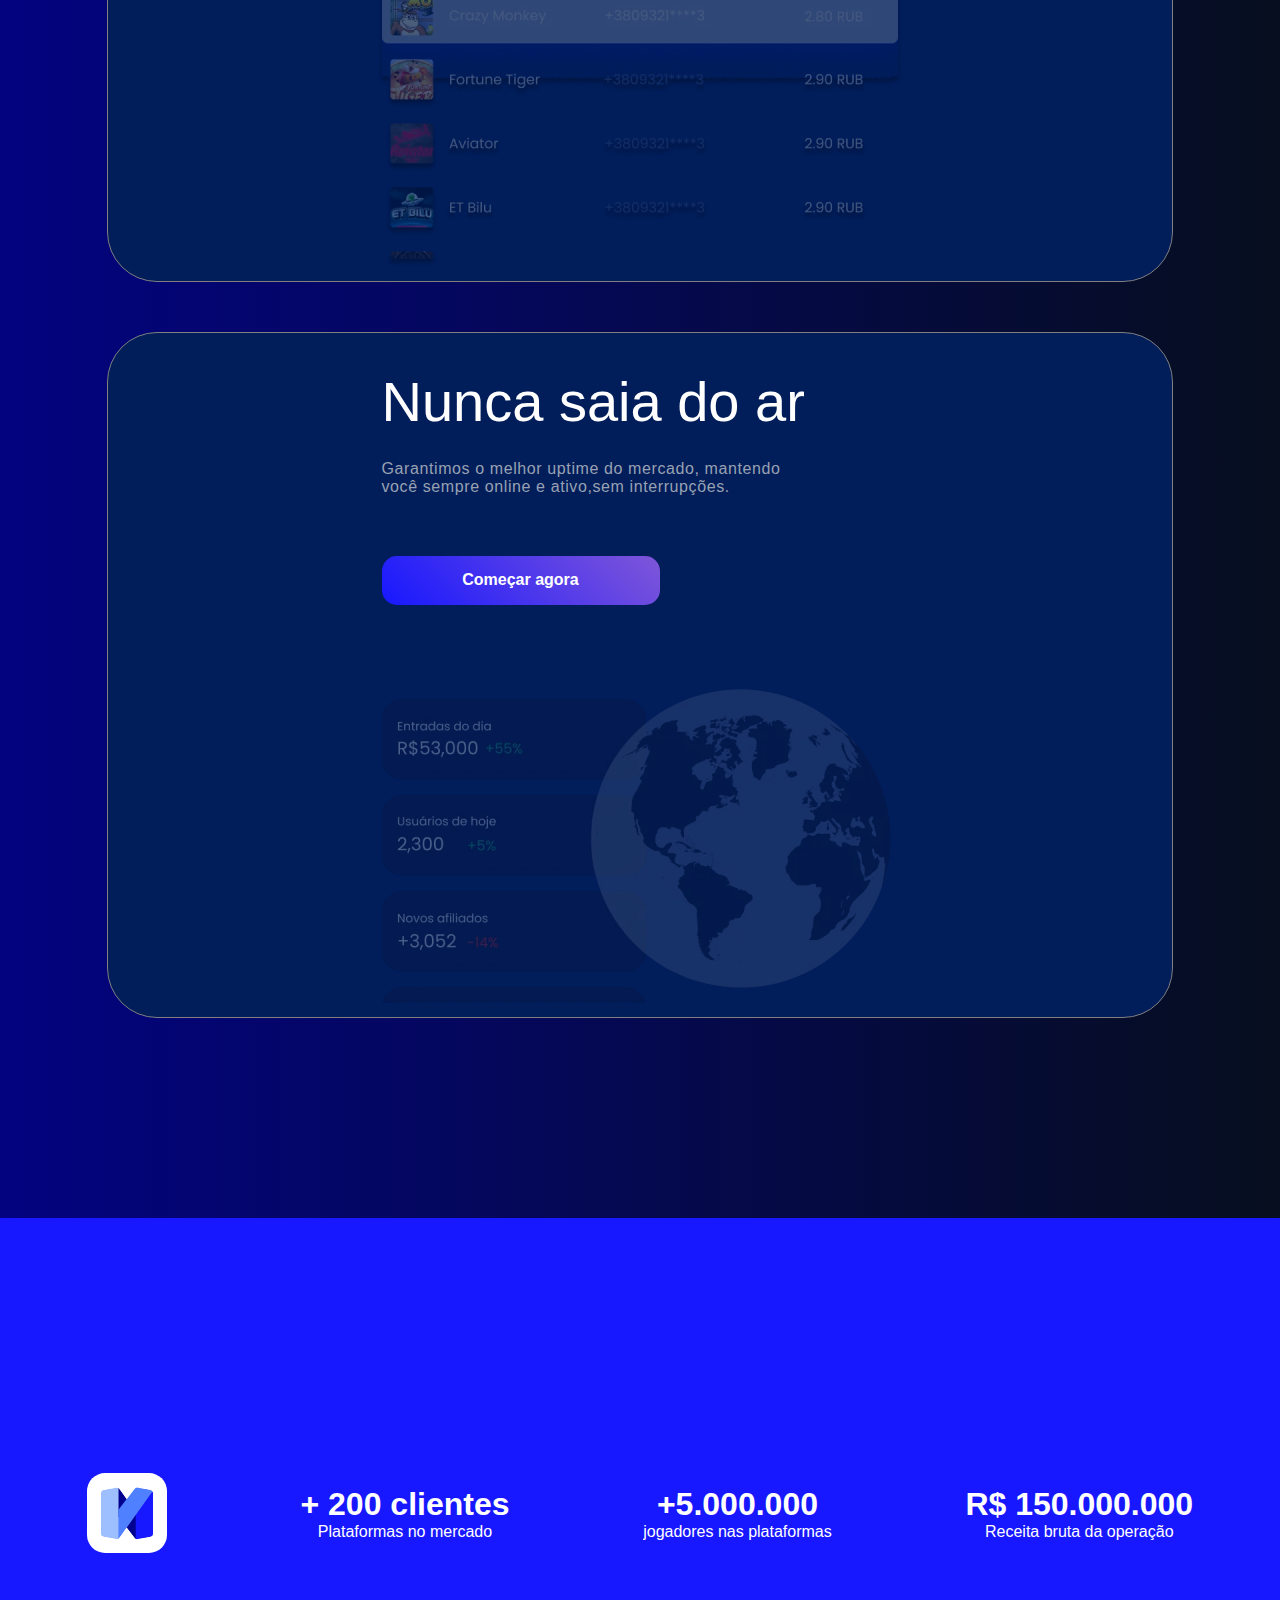
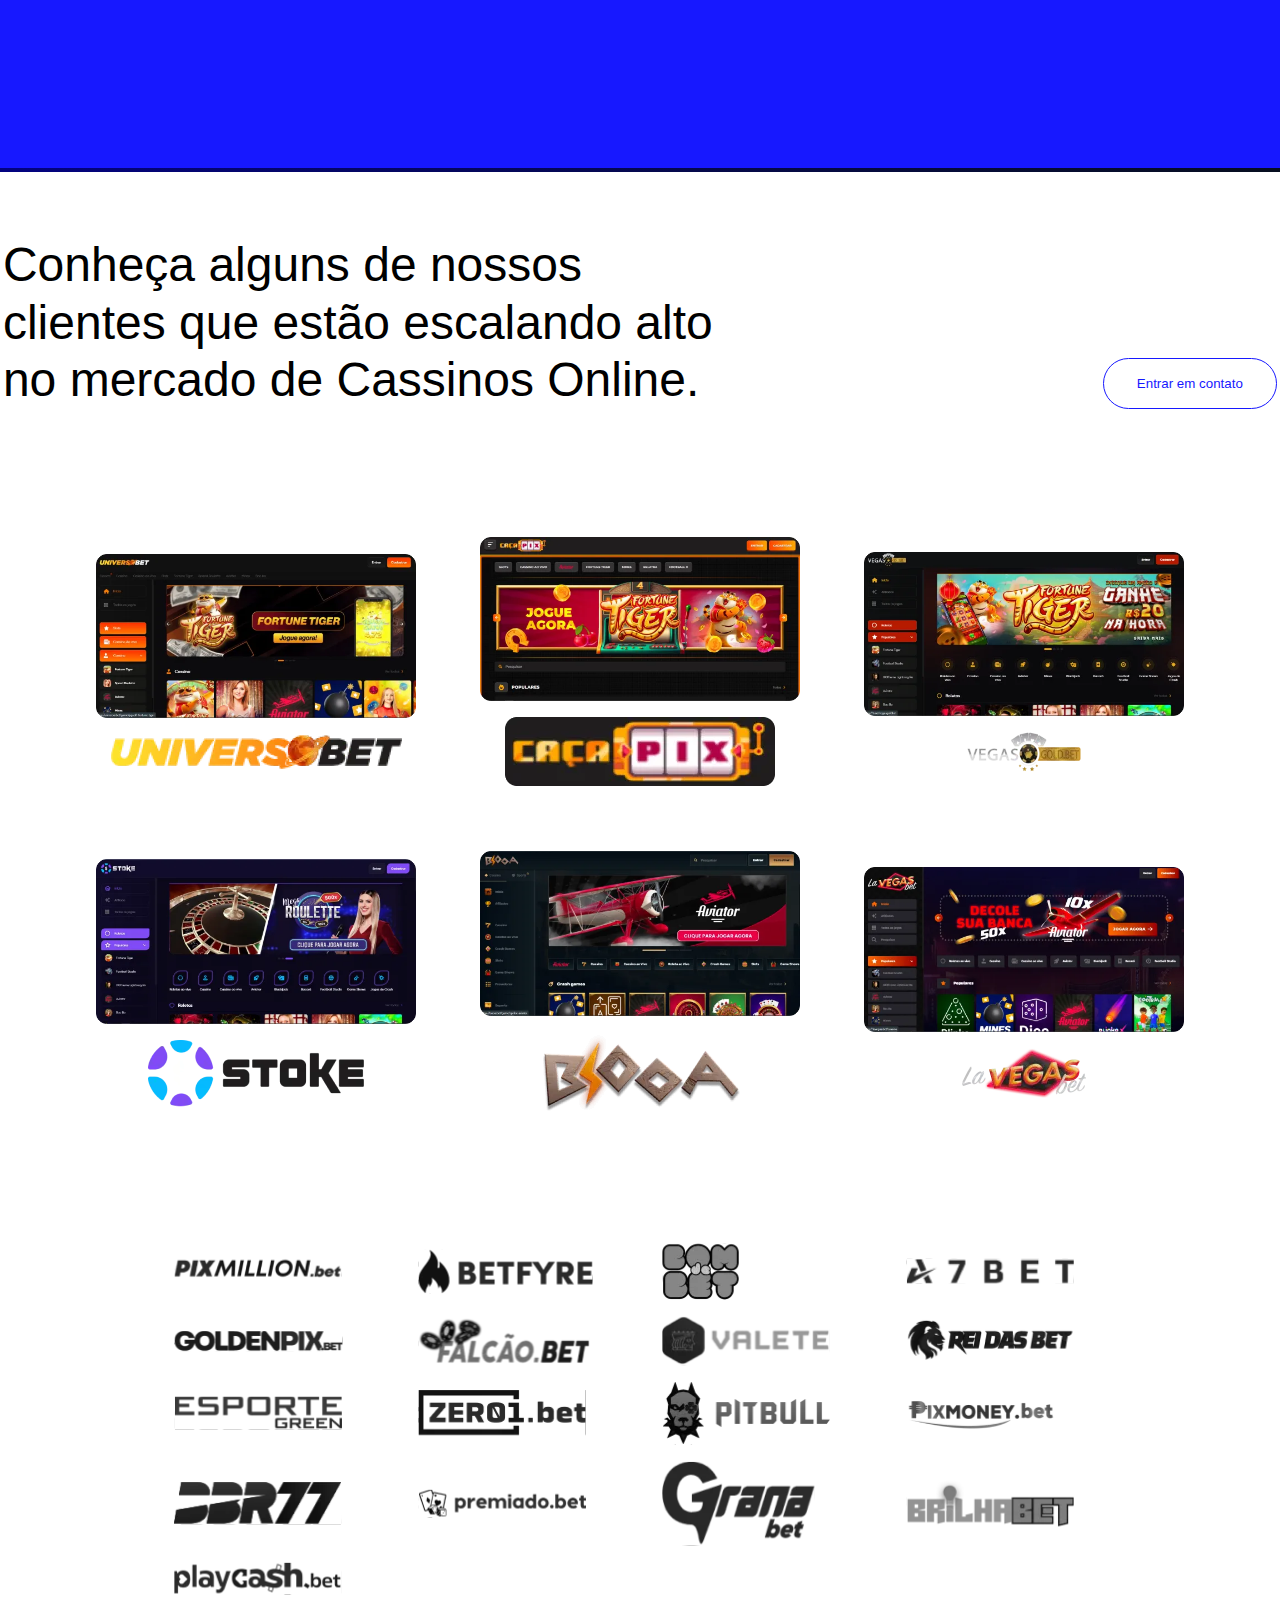
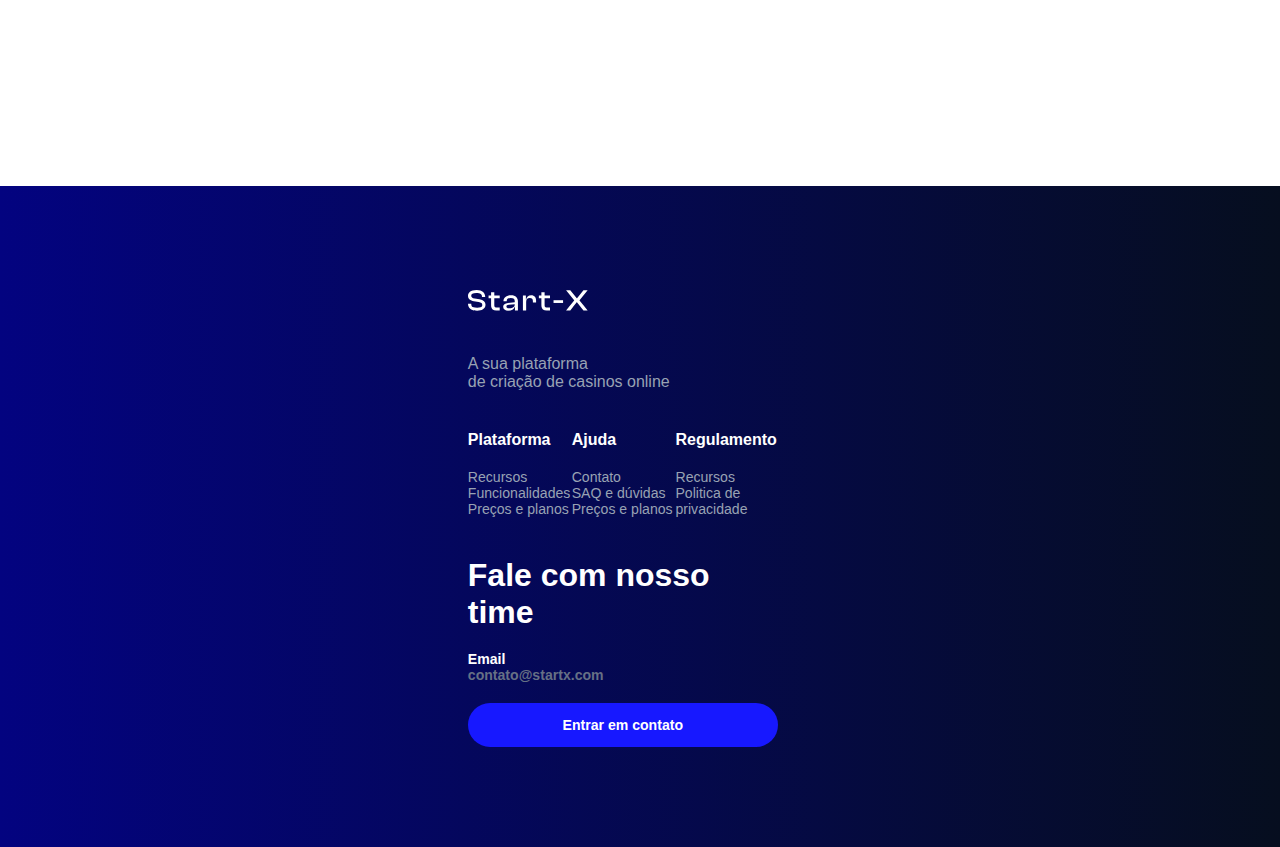
==== commit 6926ef51: "fix" ====
--- a/index.html
+++ b/index.html
@@ -152,7 +152,61 @@
       </div>
 
       <object id="line-blue" style="height: 550px" class="line-blue" data="line-blue-landing/index.html"></object>
-      <object class="client-landing" data="client-landing/index.html"></object>
+      <object class="client-landing" style="height: 1550px" data="client-landing/index.html"></object>
+      <div style="width: 100%; display: flex; justify-content: center">
+        <div id="footer-container">
+          <div class="footer-container-object">
+            <img style="width: 120px; margin-bottom: 40px" src="images/logo.svg" alt="logo" />
+            <p style="color: #98a2b3; font-size: 1rem">
+              A sua plataforma <br />
+              de criação de casinos online
+            </p>
+            <div style="width: 100%; display: flex; justify-content: space-between; margin-top: 40px">
+              <p style="width: 33%; display: flex; justify-self: center; color: white; font-weight: 600">Plataforma</p>
+              <p style="width: 33%; display: flex; justify-self: center; color: white; font-weight: 600">Ajuda</p>
+              <p style="width: 33%; display: flex; justify-self: center; color: white; font-weight: 600">Regulamento</p>
+            </div>
+            <div style="width: 100%; display: flex; justify-content: space-between; color: #98a2b3; font-size: 0.88rem; margin-top: 20px">
+              <div style="display: grid; width: 33%">
+                <p style="cursor: pointer">Recursos</p>
+                <p style="cursor: pointer">Funcionalidades</p>
+                <p style="cursor: pointer">Preços e planos</p>
+              </div>
+              <div style="display: grid; width: 33%">
+                <p style="cursor: pointer">Contato</p>
+                <p style="cursor: pointer">SAQ e dúvidas</p>
+                <p style="cursor: pointer">Preços e planos</p>
+              </div>
+              <div style="display: grid; width: 33%">
+                <p style="cursor: pointer">Recursos</p>
+                <p style="cursor: pointer">Politica de privacidade</p>
+              </div>
+            </div>
+          </div>
+          <div class="footer-container-values">
+            <p style="font-size: 2rem; font-weight: 600; color: white">Fale com nosso time</p>
+            <p style="color: white; font-weight: 600; font-size: 0.88rem; margin-top: 20px">Email</p>
+            <p style="color: #667085; font-weight: 600; font-size: 0.88rem">contato@startx.com</p>
+            <button
+              style="
+                cursor: pointer;
+                height: 44px;
+                width: 100%;
+                background-color: #1718ff;
+                color: white;
+                font-weight: 600;
+                font-size: 0.88rem;
+                padding: 10px 20px;
+                border: none;
+                border-radius: 35px;
+                margin-top: 20px;
+              "
+            >
+              Entrar em contato
+            </button>
+          </div>
+        </div>
+      </div>
     </div>
   </body>
 </html>
--- a/style.css
+++ b/style.css
@@ -77,6 +77,7 @@
 	background-image: linear-gradient(45deg, #1718ff, #7f56d9);
 	border-radius: 15px;
 	text-align: center;
+	cursor: pointer;
 }
 
 .button-start:hover {
@@ -531,6 +532,44 @@
 	height: 80px;
 }
 
+#cards {
+	width: 100%;
+	height: 1400px;
+}
+
+.footer-component {
+	width: 100%;
+	display: grid;
+	justify-content: center;
+	background-color: #011d5a;
+}
+
+.footer {
+	display: flex;
+	width: 50%;
+}
+
+.left-side {
+	width: 60%;
+}
+
+.right-side {
+	width: 40%;
+}
+
+#footer-container {
+	width: 80%; 
+	display: flex; 
+	padding-top: 100px; 
+	padding-bottom: 100px; 
+	justify-content: space-between;
+}
+.footer-container-object {
+	width: 50%;
+}
+.footer-container-values {
+	width: 50%;
+}
 @media (max-width: 480px) {
 	.client-landing {
 		height: 3200px !important;
@@ -545,11 +584,19 @@
 		font-size: 1rem;
 	}
 }
-#cards {
-	width: 100%;
-	height: 1400px;
-}
 @media (max-width: 1300px) {
+	#footer-container {
+		display: grid;
+		width: 100%;
+		justify-content: center;
+	}
+	.footer-container-object {
+		width: 90%;
+	}
+	.footer-container-values {
+		margin-top: 40px;
+		width: 90%;
+	}
     #cards {
 		height: 2100px;
 	}
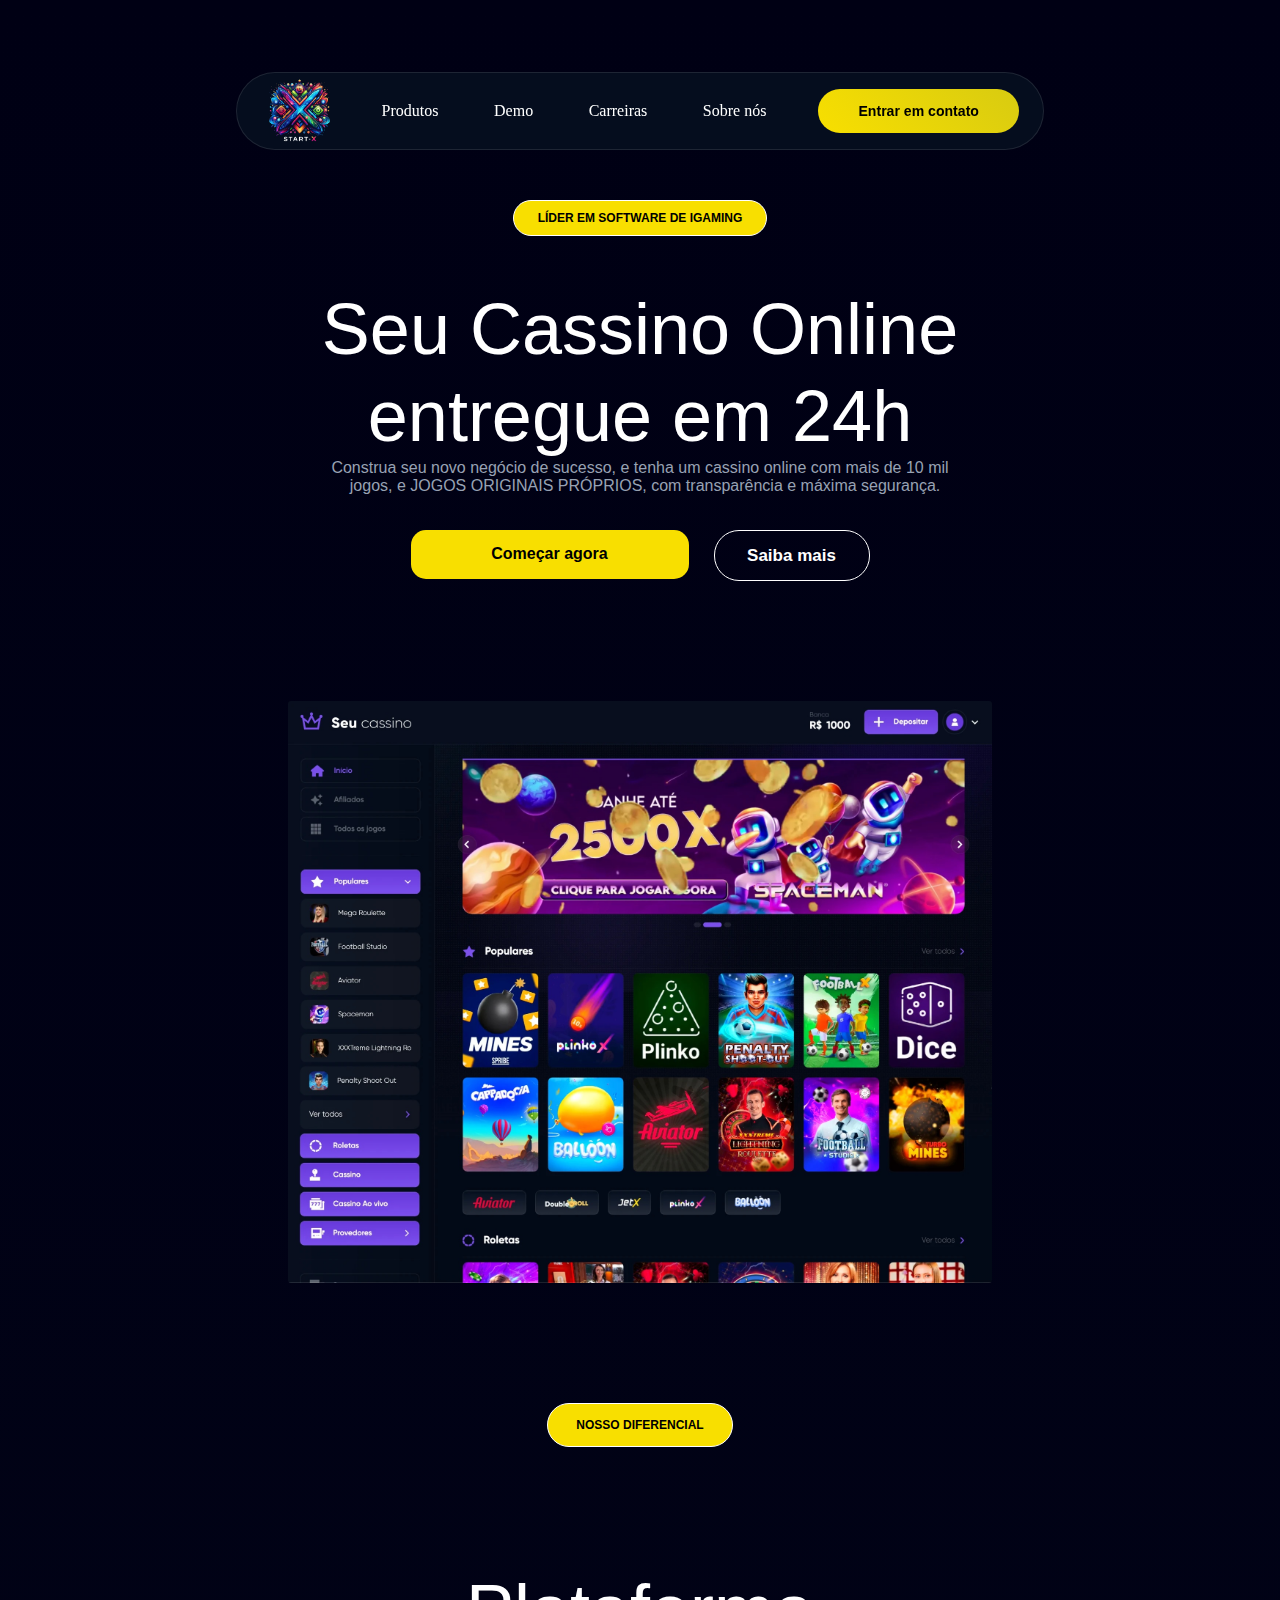
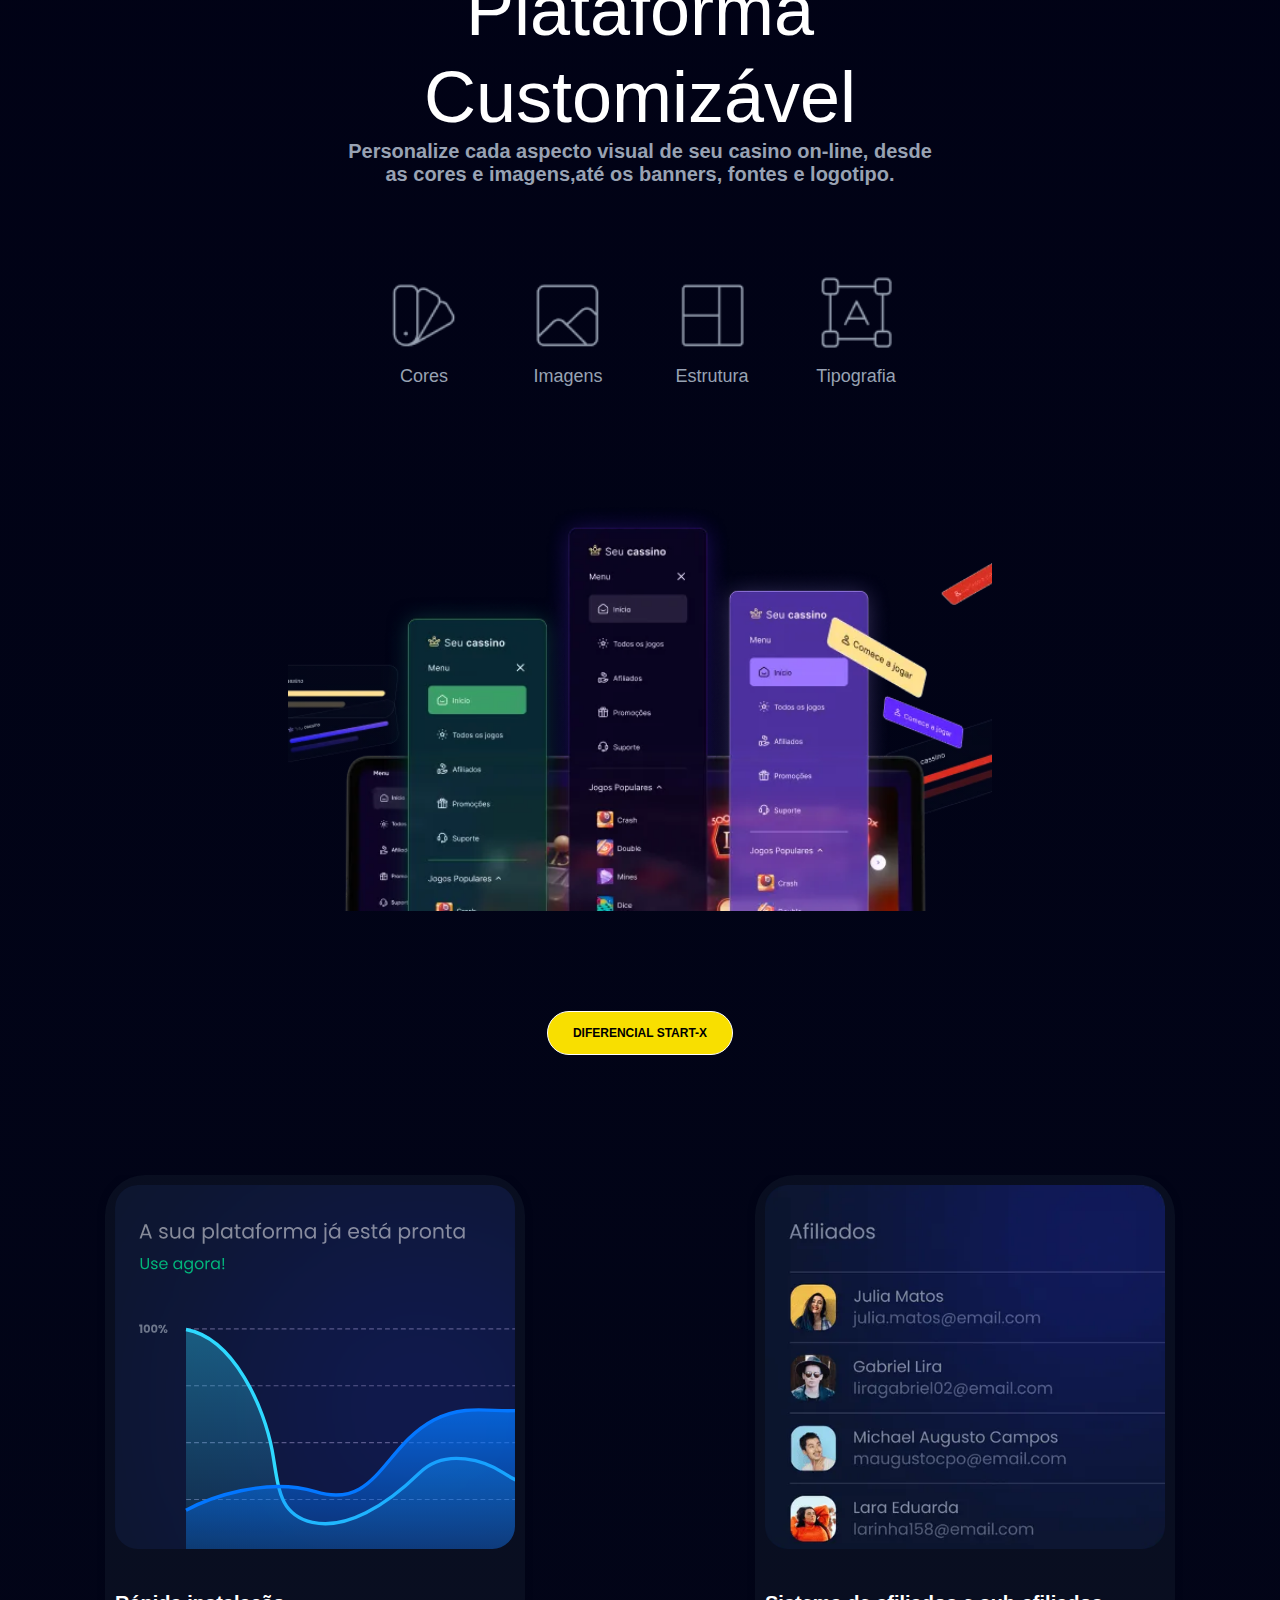
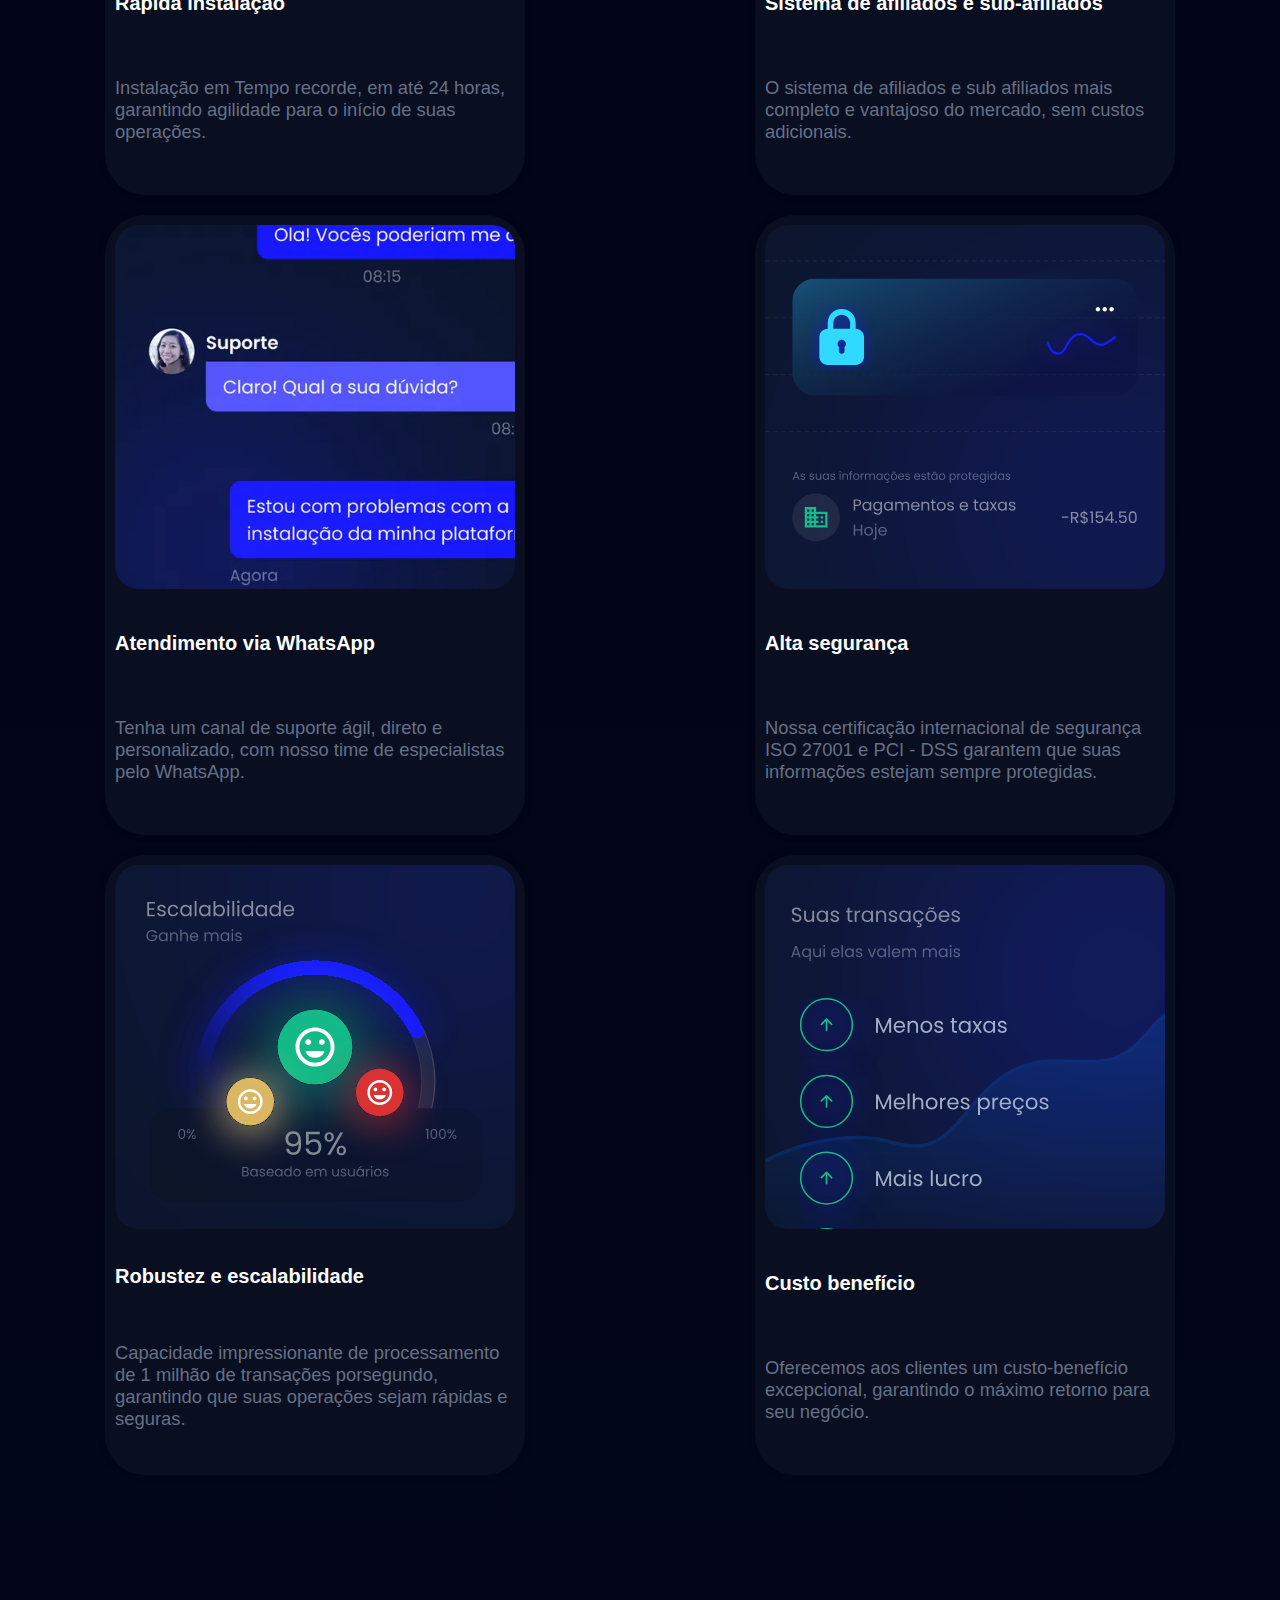
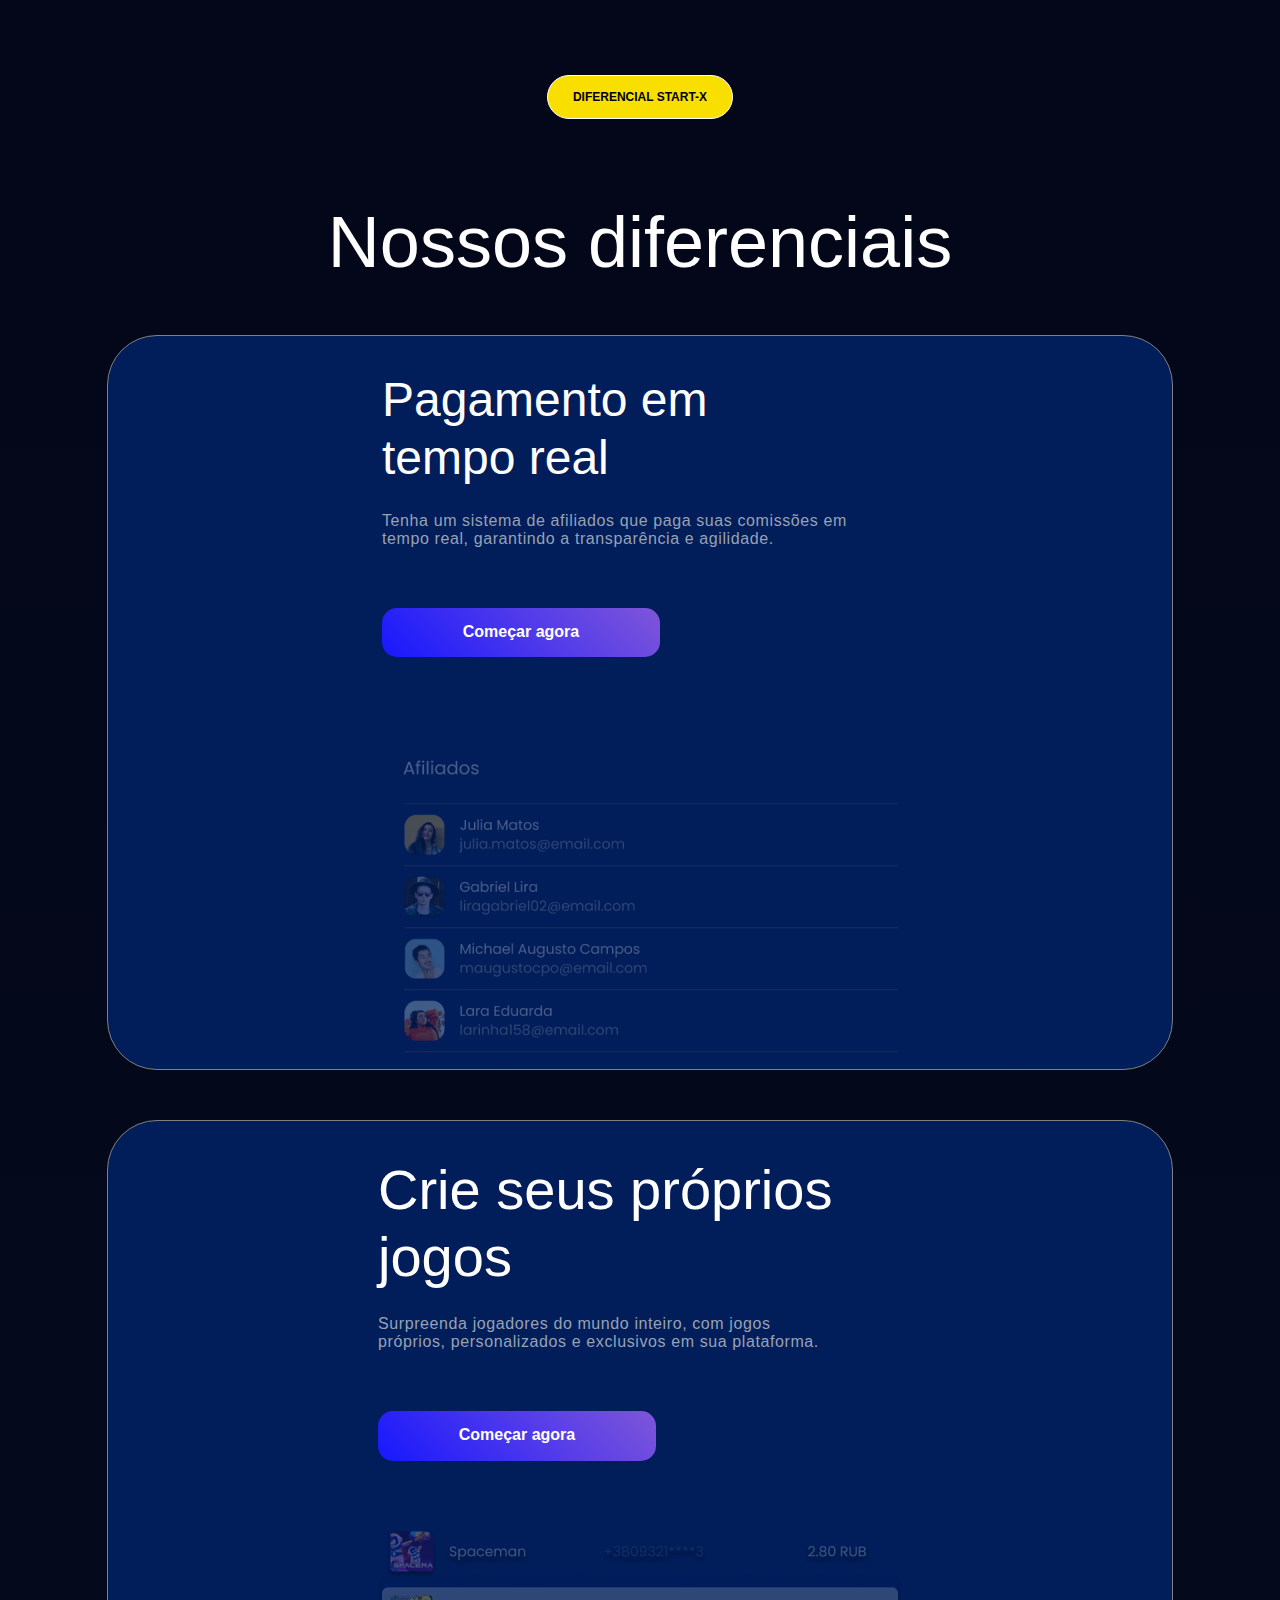
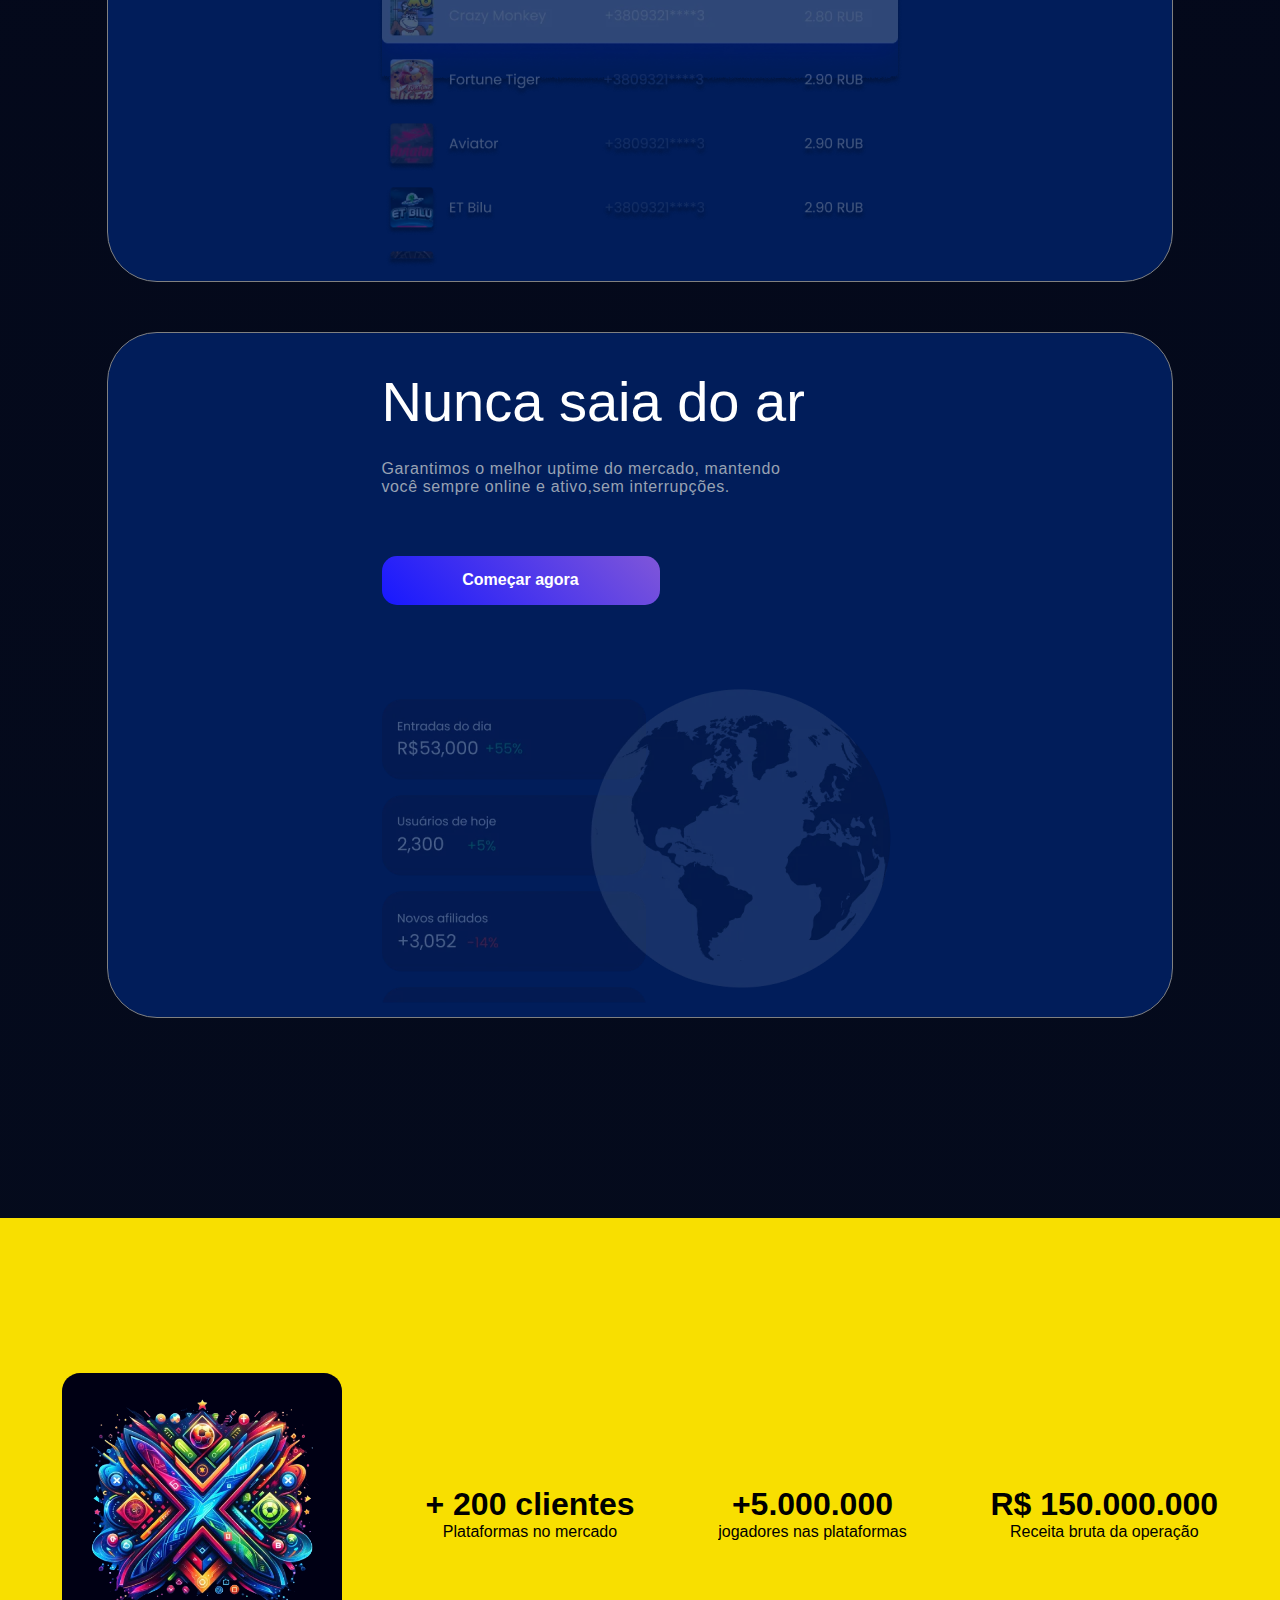
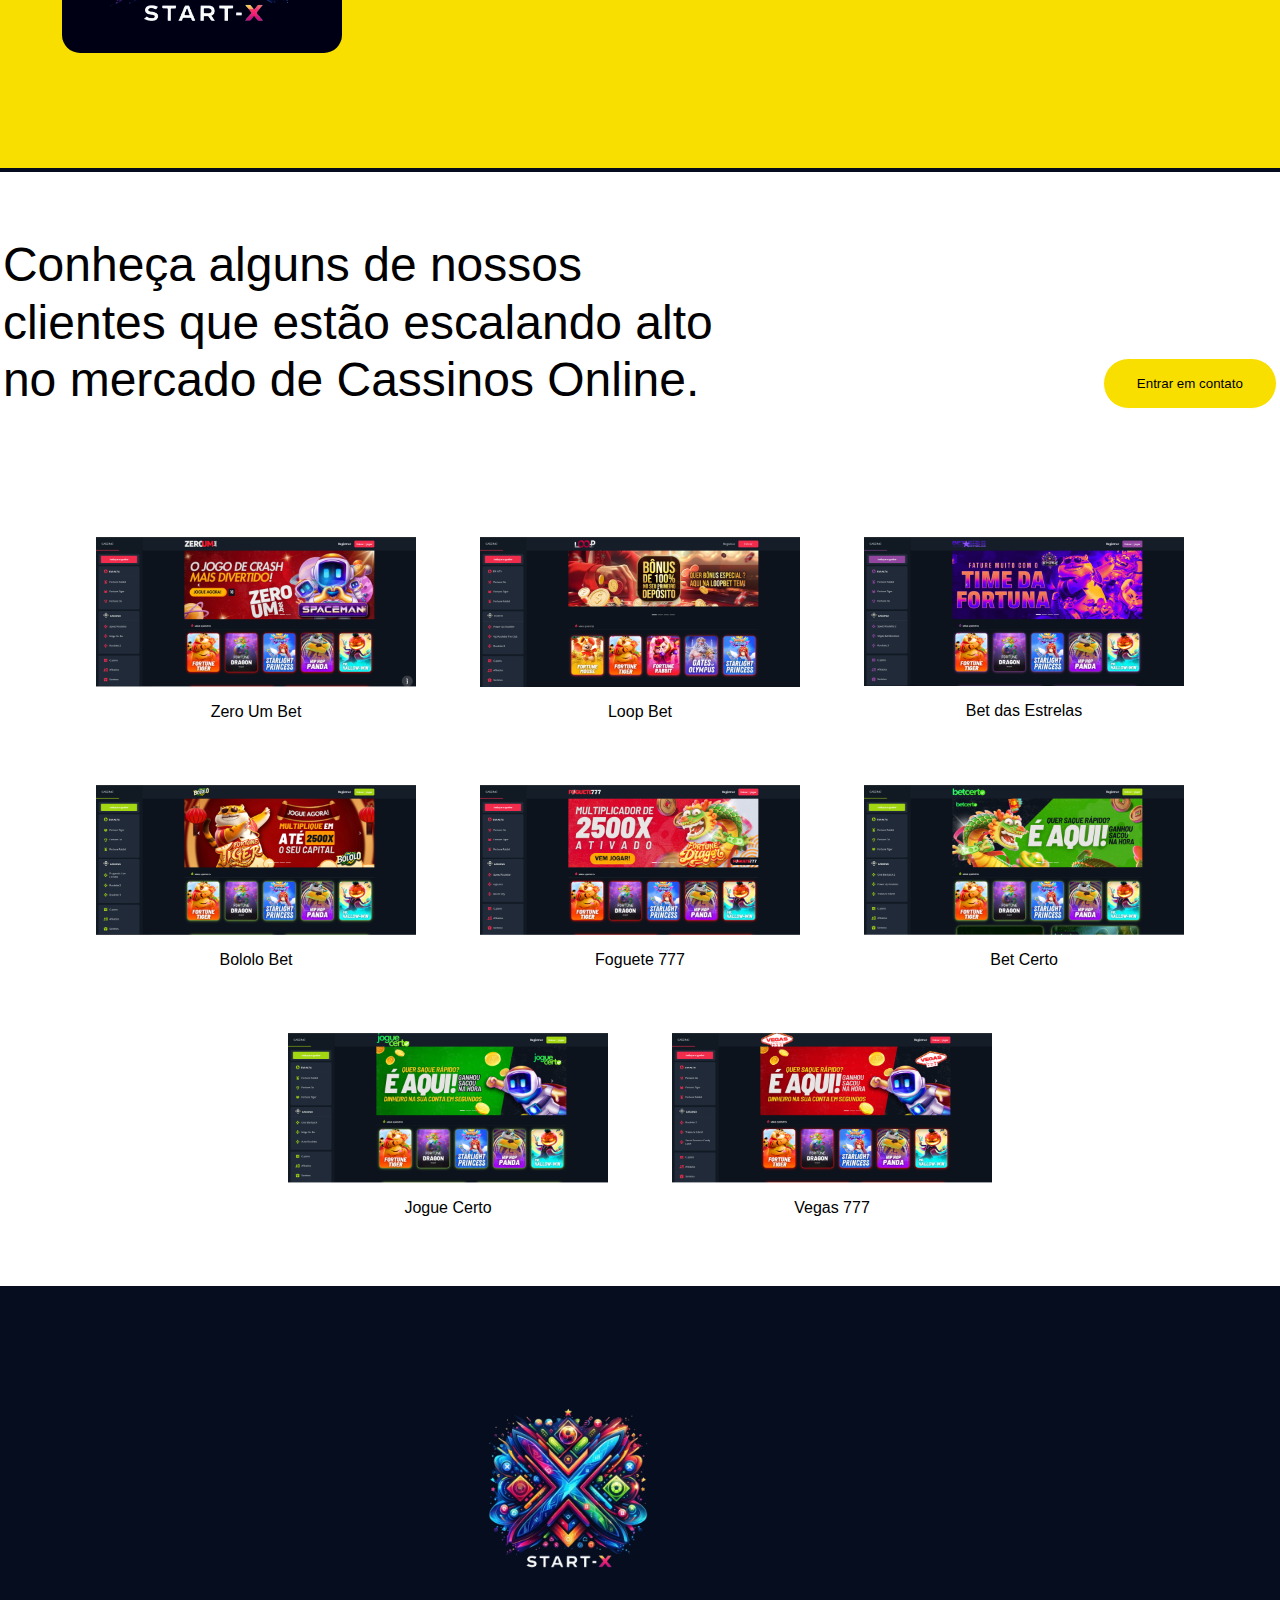
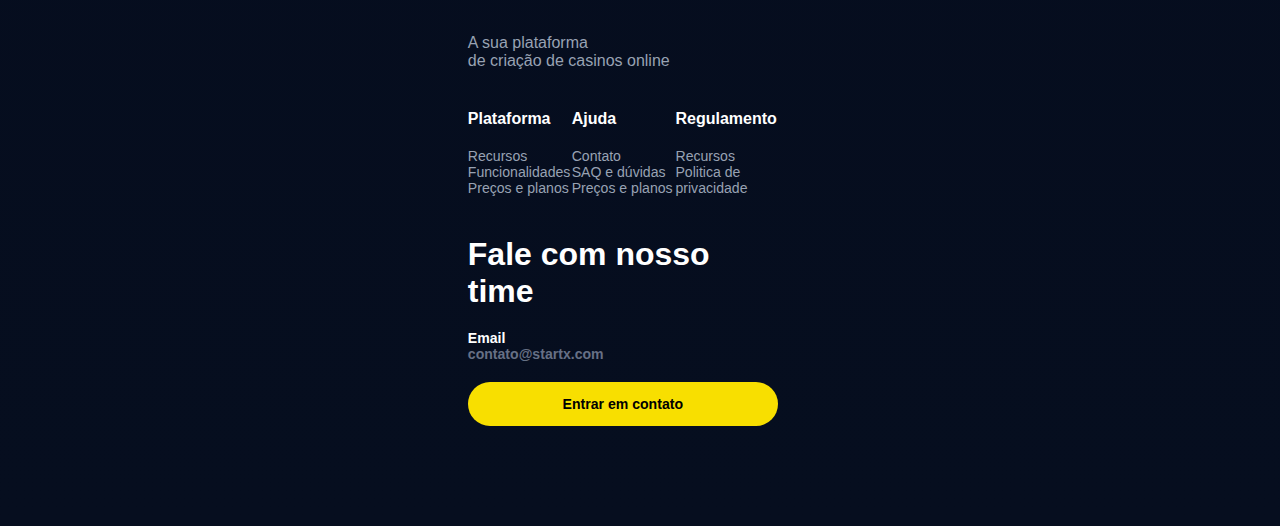
==== commit b28c8cdd: "fix" ====
--- a/index.html
+++ b/index.html
@@ -152,11 +152,11 @@
       </div>
 
       <object id="line-blue" style="height: 550px" class="line-blue" data="line-blue-landing/index.html"></object>
-      <object class="client-landing" style="height: 1550px" data="client-landing/index.html"></object>
+      <object class="client-landing" style="height: 1050px" data="client-landing/index.html"></object>
       <div style="width: 100%; display: flex; justify-content: center">
         <div id="footer-container">
           <div class="footer-container-object">
-            <img style="width: 120px; margin-bottom: 40px" src="images/logo.svg" alt="logo" />
+            <img style="width: 200px; margin-bottom: 40px" src="images/logo.png" alt="logo" />
             <p style="color: #98a2b3; font-size: 1rem">
               A sua plataforma <br />
               de criação de casinos online
@@ -192,8 +192,8 @@
                 cursor: pointer;
                 height: 44px;
                 width: 100%;
-                background-color: #1718ff;
-                color: white;
+                background-color: #f8df00;
+                color: black;
                 font-weight: 600;
                 font-size: 0.88rem;
                 padding: 10px 20px;
--- a/style.css
+++ b/style.css
@@ -8,7 +8,7 @@
 body {
 	display: flex;
 	/* justify-content: center; */
-	background: linear-gradient(90deg, #030380 0%, #060e1f 100%);
+	background: linear-gradient(#000014, #060e1f);
 	/* text-align: center; */
 	/* width: 100%; */
 }
@@ -22,18 +22,19 @@
 .message-up-title {
 	padding: 0.63rem 1.5rem;
 	display: flex;
-	background-color: #00018f;
+	background-color: #f8df00;
 	border-style: solid;
 	max-width: 250px;
-	border: 1px solid #0001eb;
+	border: 1px solid white;
 	border-radius: 6.25rem;
 	justify-self: center;
 	margin-bottom: 50px;
 }
 
 .message-up-title p {
-	color: aliceblue;
+	color: black;
 	font-size: 0.75rem;
+	font-weight: 600;
 }
 
 .title {
@@ -74,21 +75,21 @@
 .button-start {
 	width: 278px;
 	height: 49.27px;
-	background-image: linear-gradient(45deg, #1718ff, #7f56d9);
+	background-image: linear-gradient(45deg, #f8df00, #f8df00);
 	border-radius: 15px;
 	text-align: center;
 	cursor: pointer;
 }
 
 .button-start:hover {
-	border-color: white;
+	border-color: #f8df00;
 }
 
 .button-start button {
 	cursor: pointer;
 	font-size: 16px;
 	font-weight: 600;
-	color: #fff;
+	color: black;
 	background-color: transparent;
 	font-family: Poppins, sans-serif;
 	border: none;
@@ -151,7 +152,7 @@
 	align-items: center;
 	width: 184.33px;
 	height: 42.16px;
-	background-color: #011d5a;
+	background-color: #f8df00;
 	border: 1px solid white;
 	border-style: solid;
 	border-radius: 25px;
@@ -160,7 +161,8 @@
 }
 
 .message-our-difference p {
-	color: aliceblue;
+	color: black;
+	font-weight: 600;
 	font-size: 0.75rem;
 	font-family: Poppins, sans-serif;
 	text-align: center;
@@ -398,7 +400,7 @@
 	align-items: center;
 	width: 184.33px;
 	height: 42.16px;
-	background-color: #011d5a;
+	background-color: #f8df00;
 	border: 1px solid white;
 	border-style: solid;
 	border-radius: 25px;
@@ -407,7 +409,8 @@
 }
 
 .message-our-difference-seccond p {
-	color: aliceblue;
+	color: black;
+	font-weight: 600;
 	font-size: 0.75rem;
 	font-family: Poppins, sans-serif;
 	text-align: center;
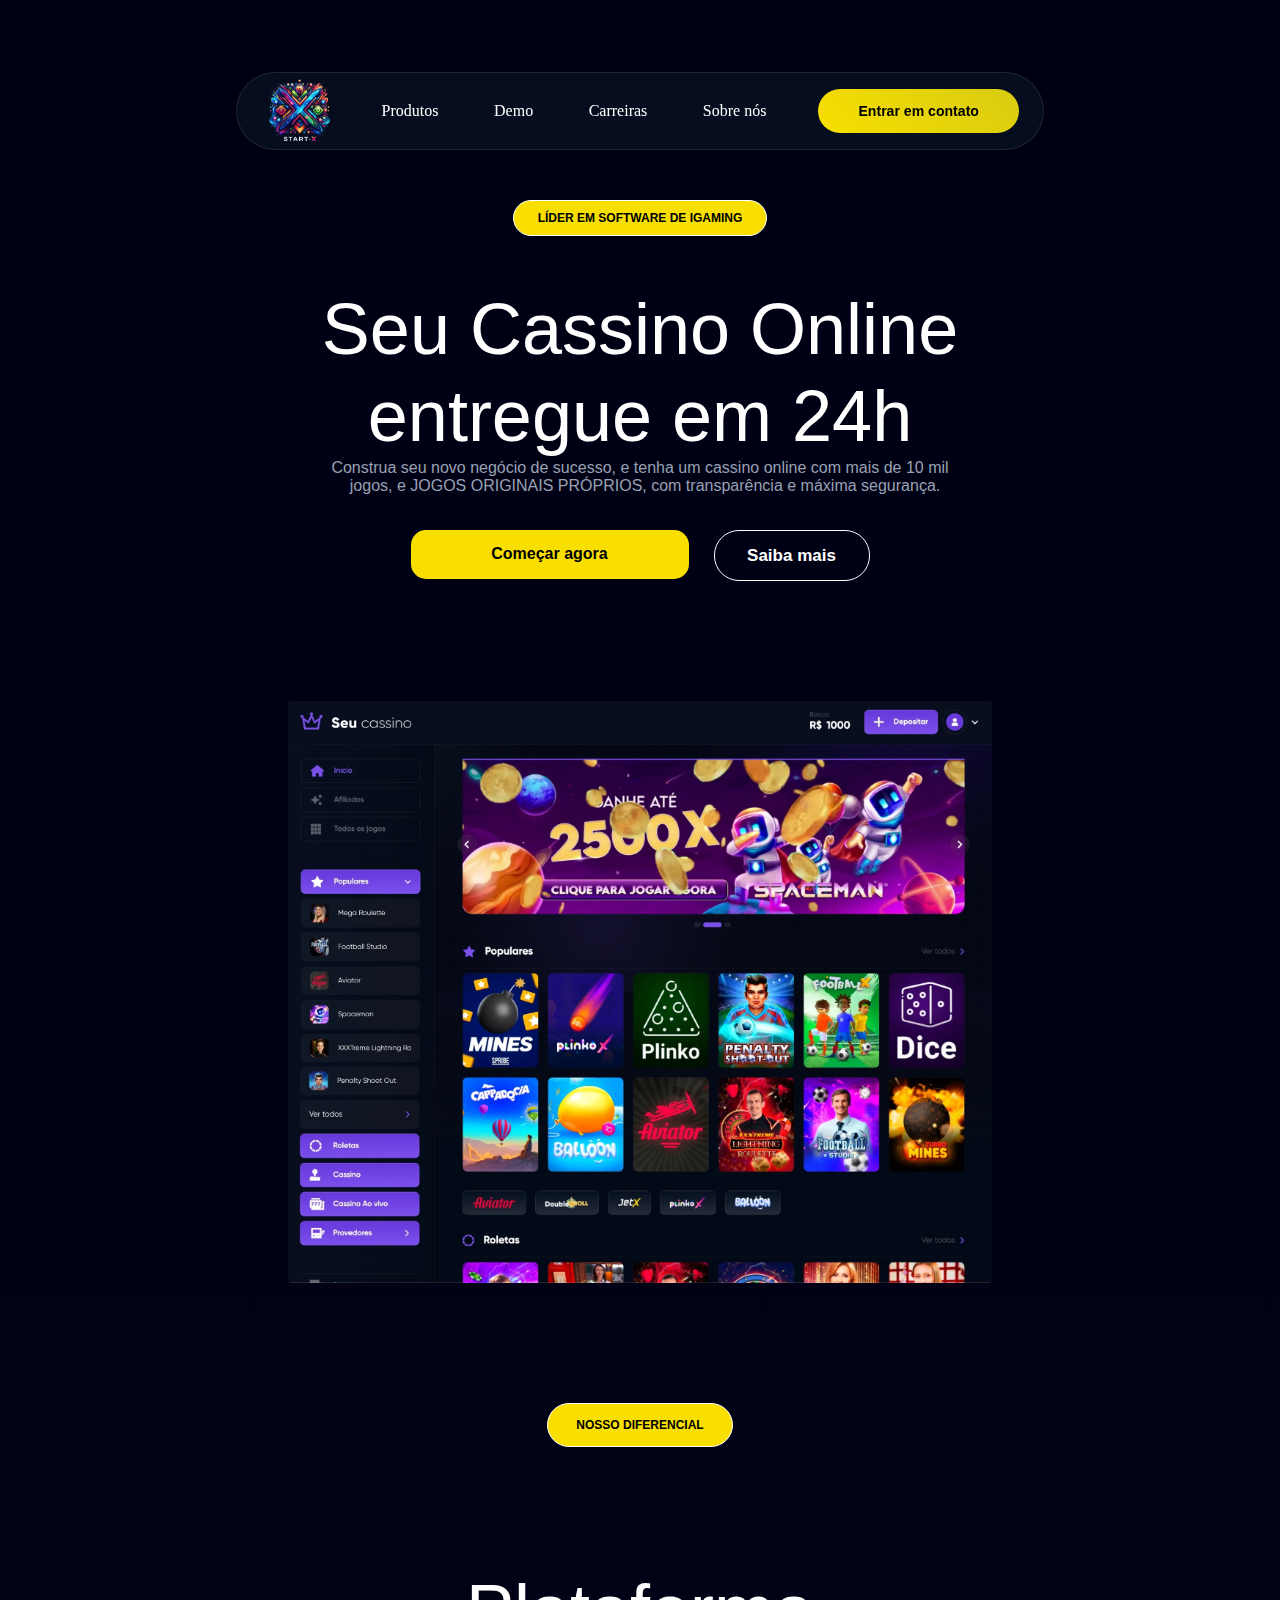
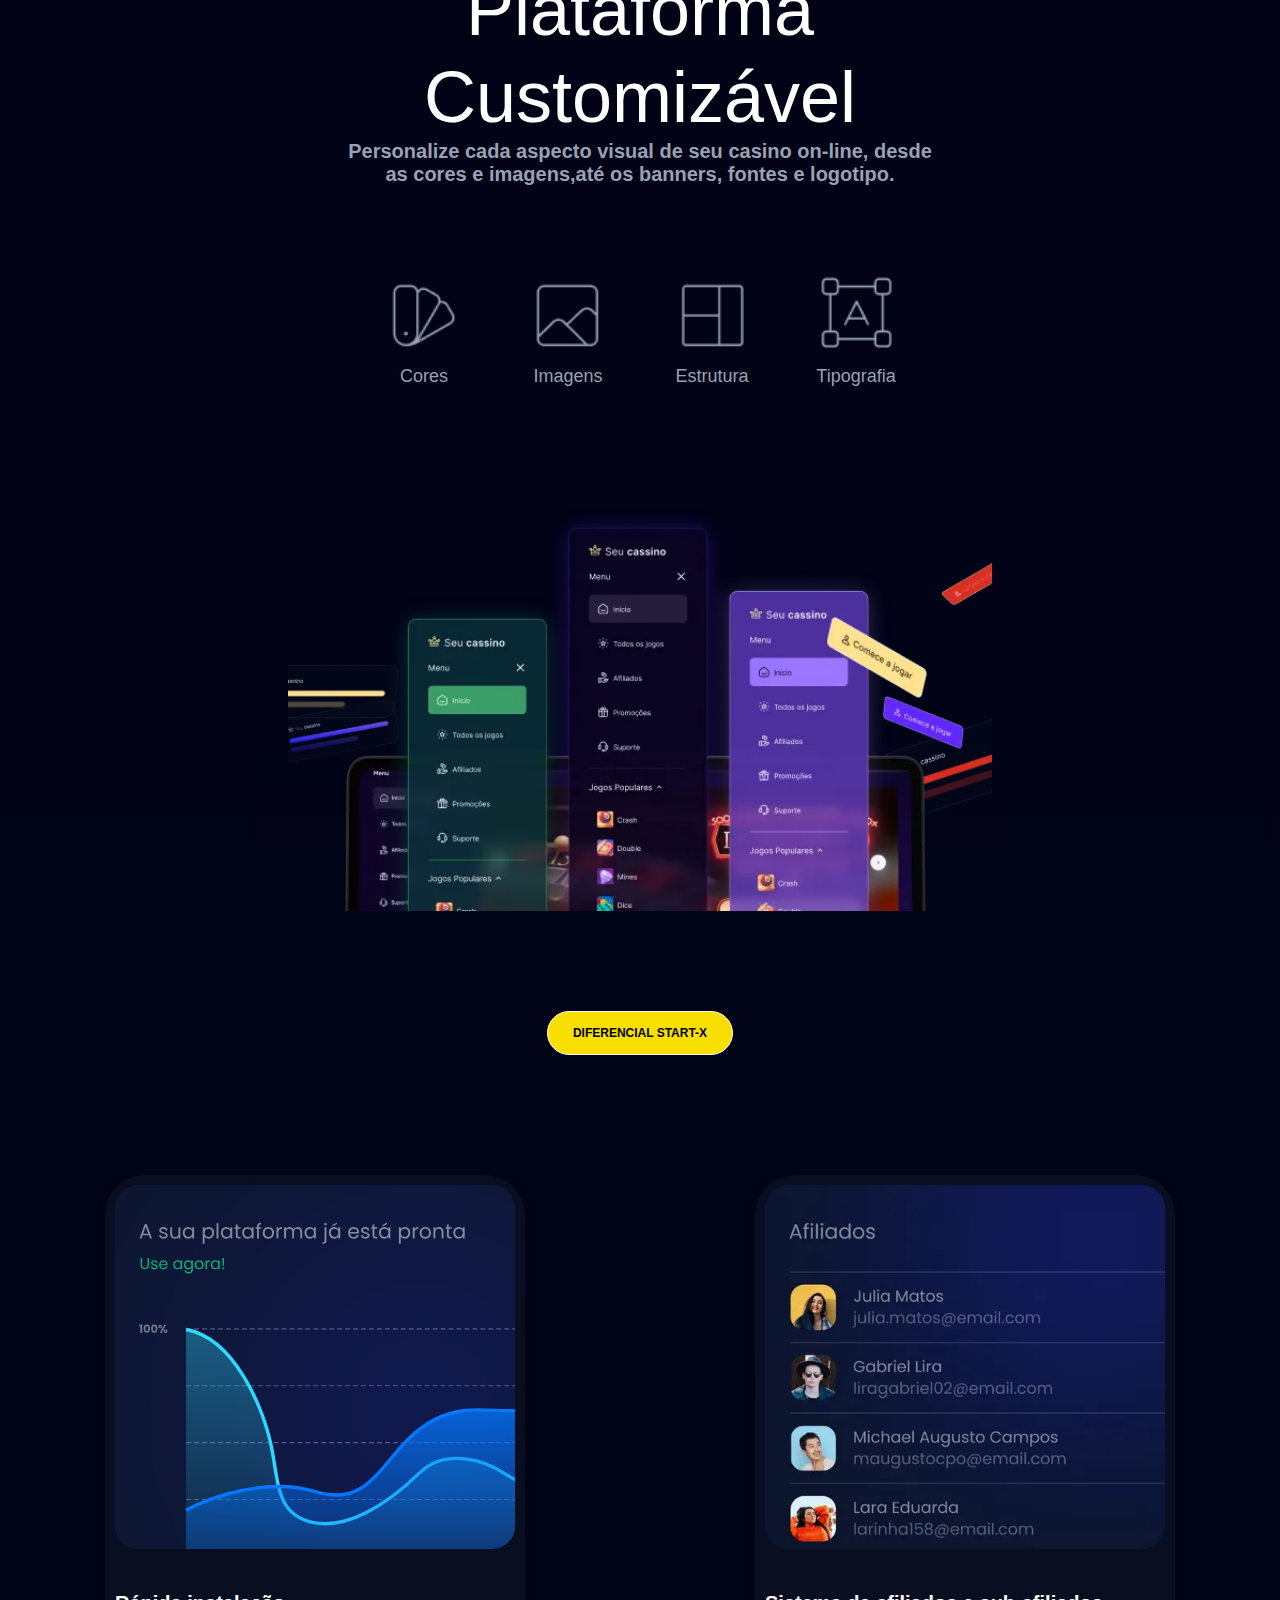
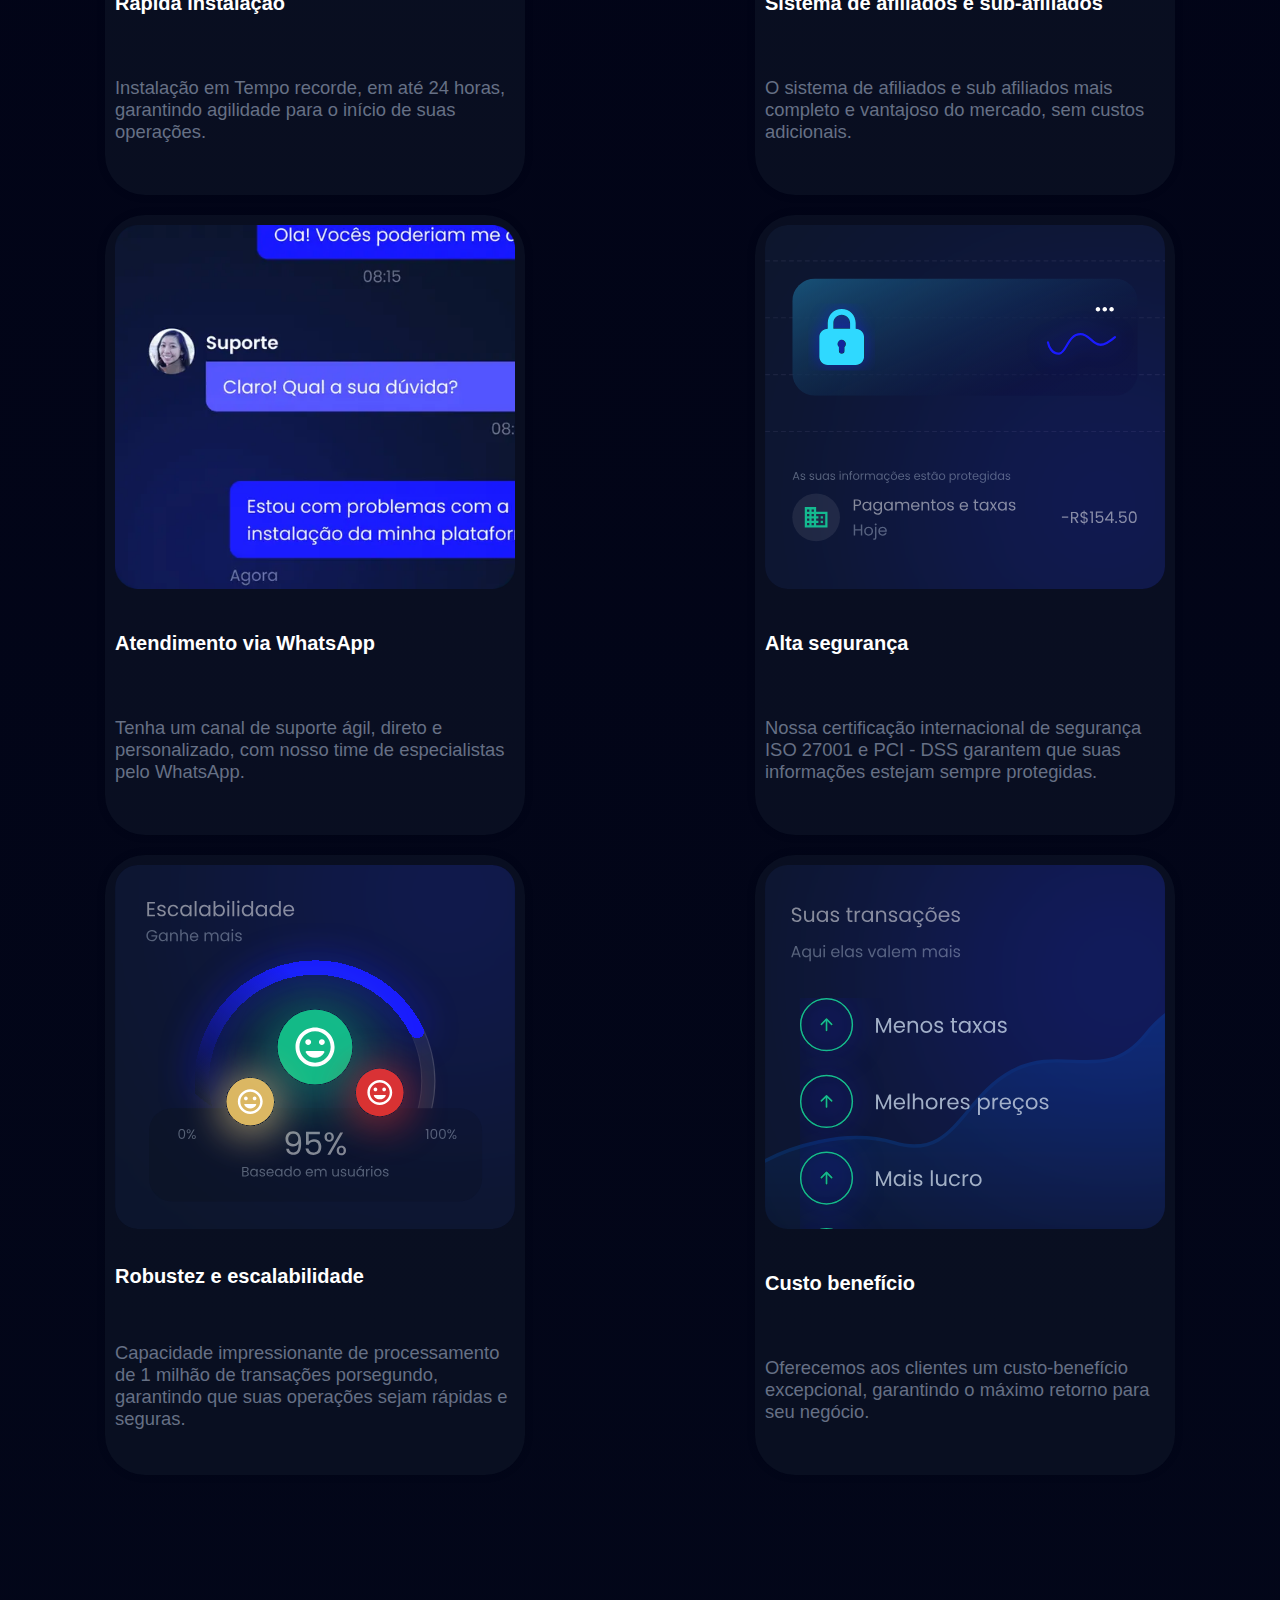
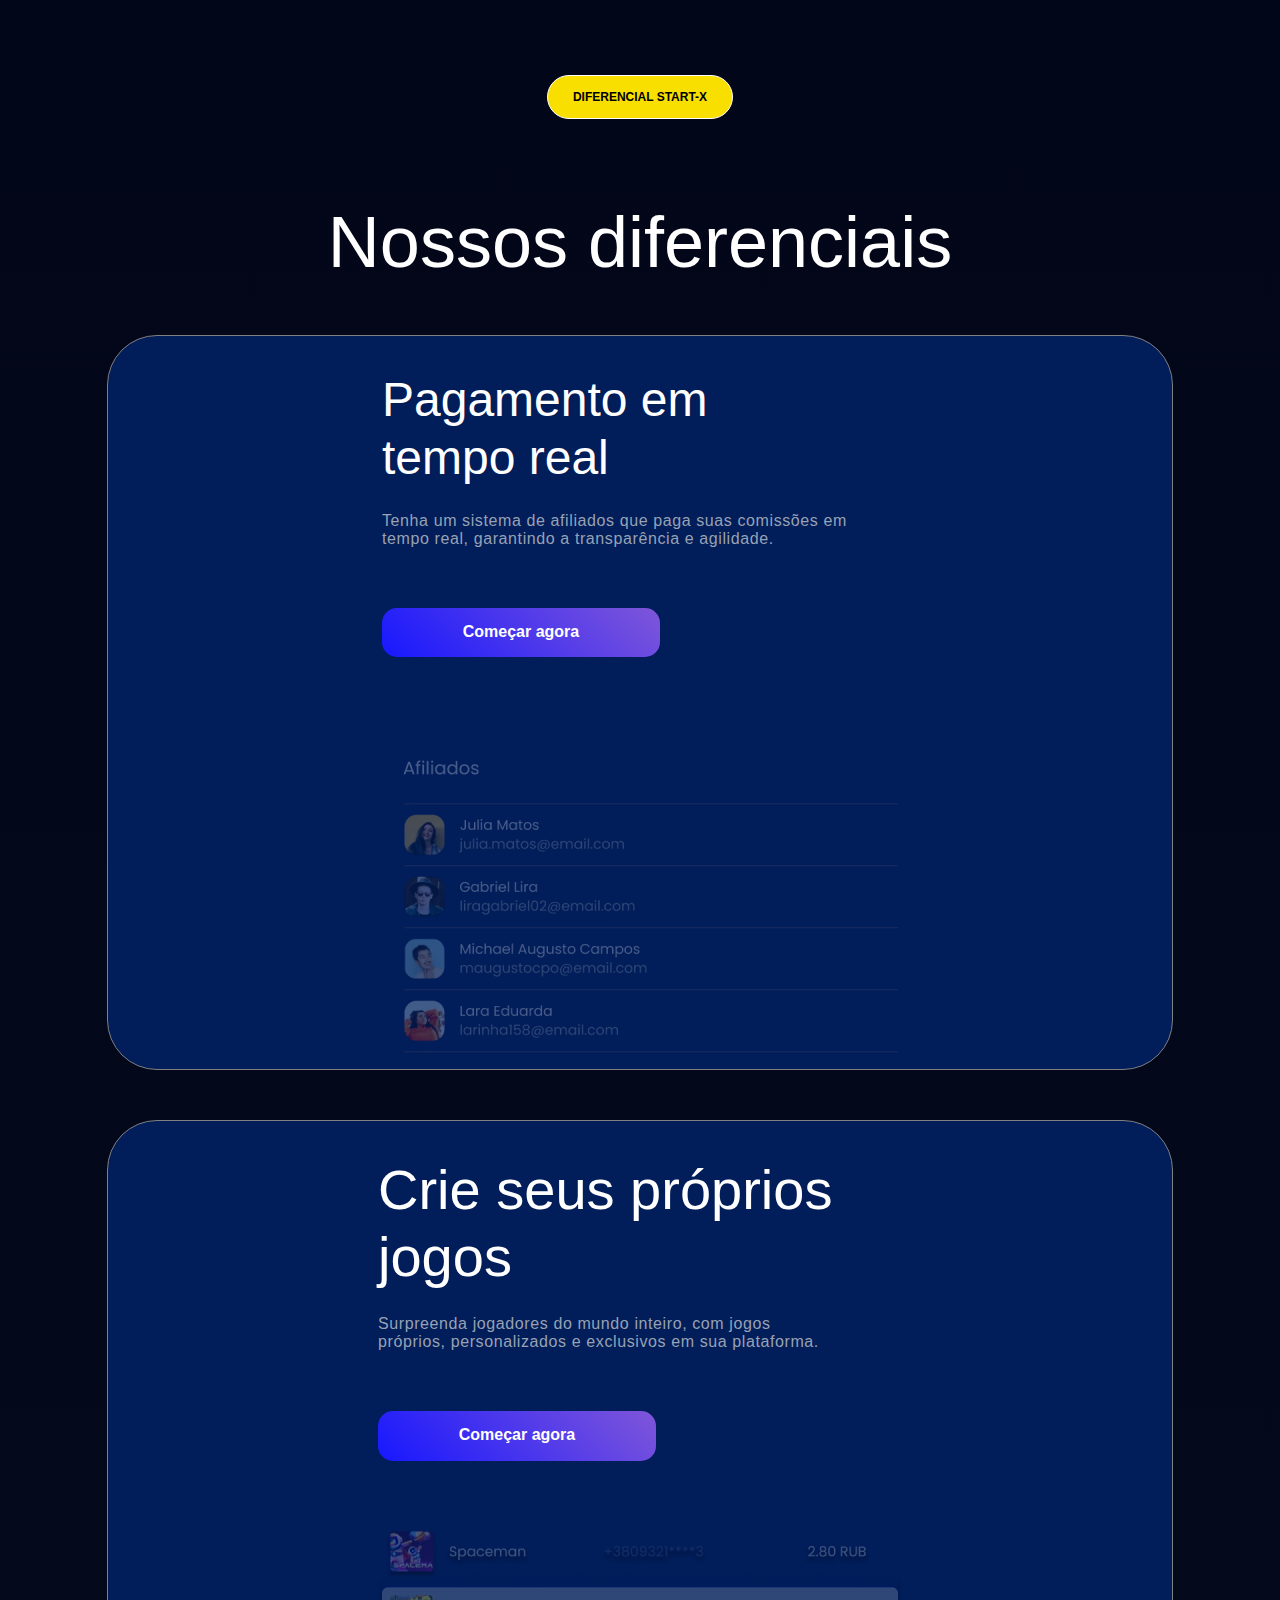
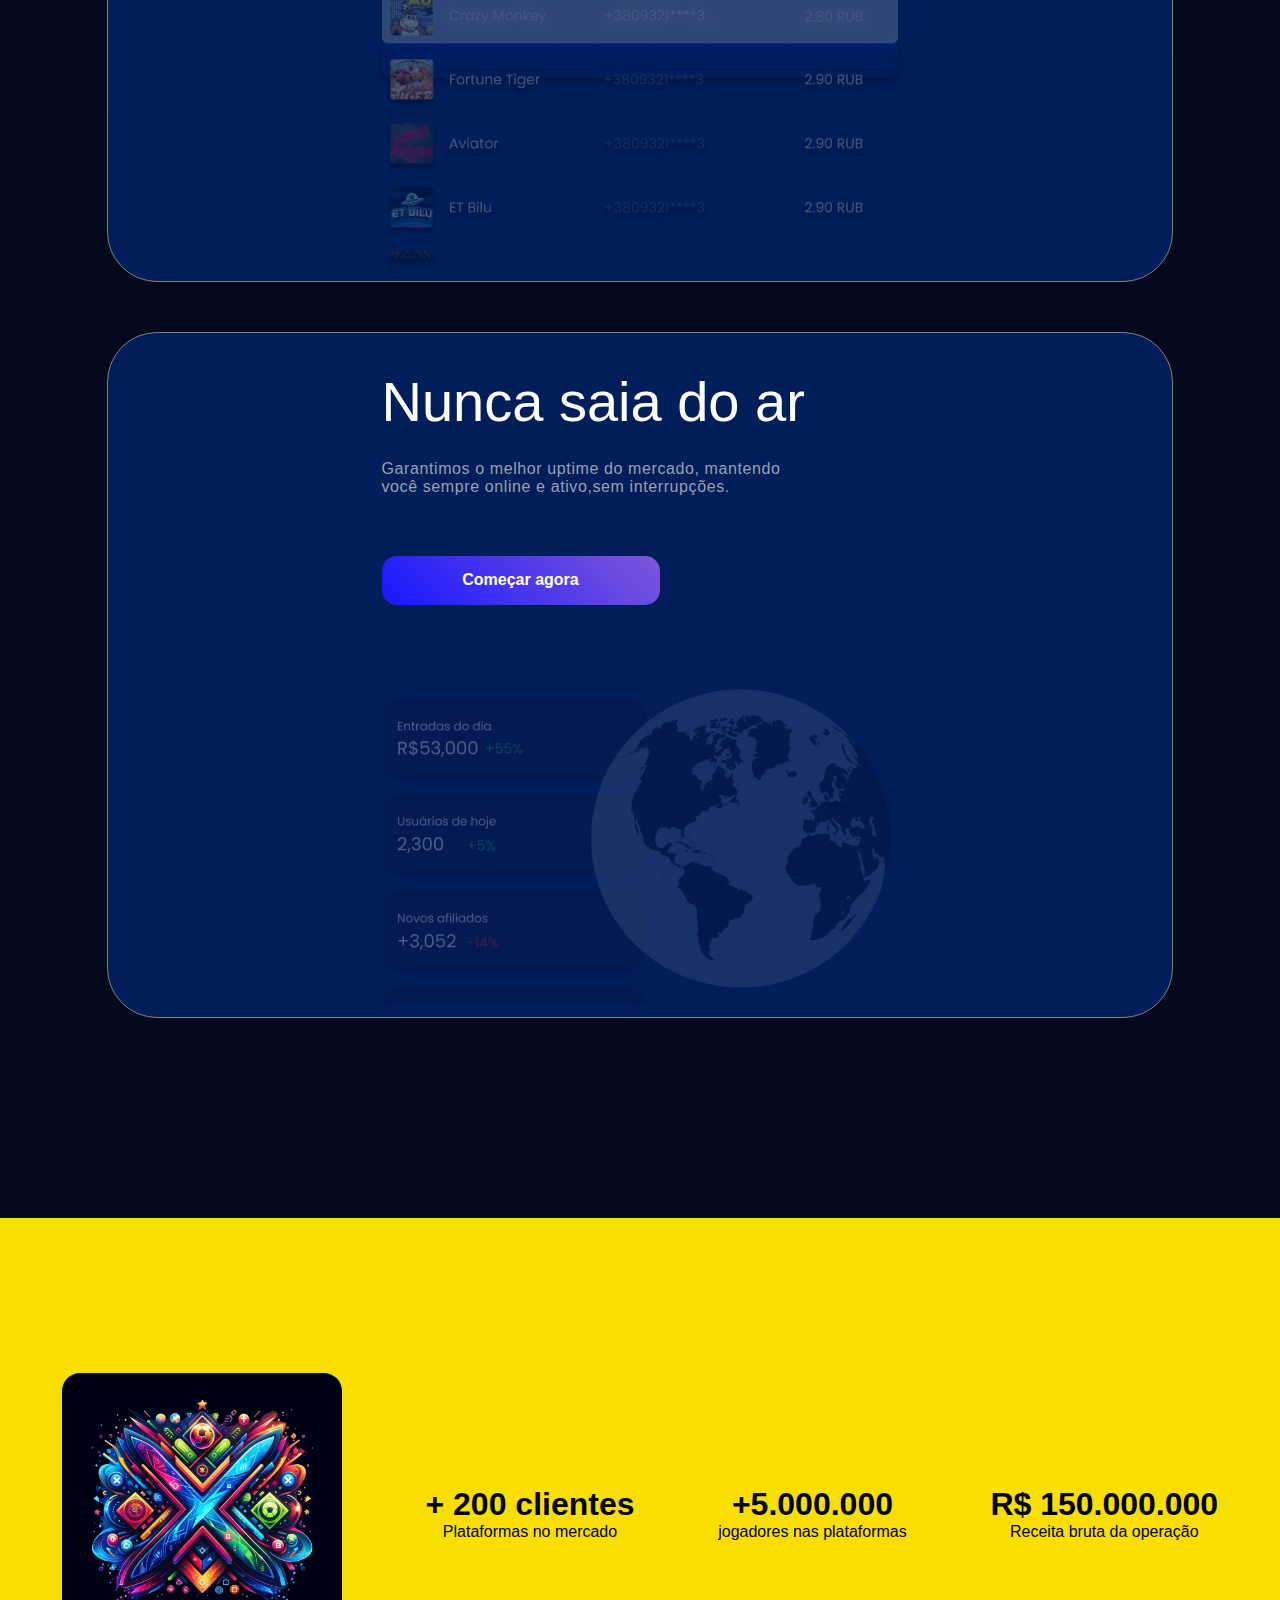
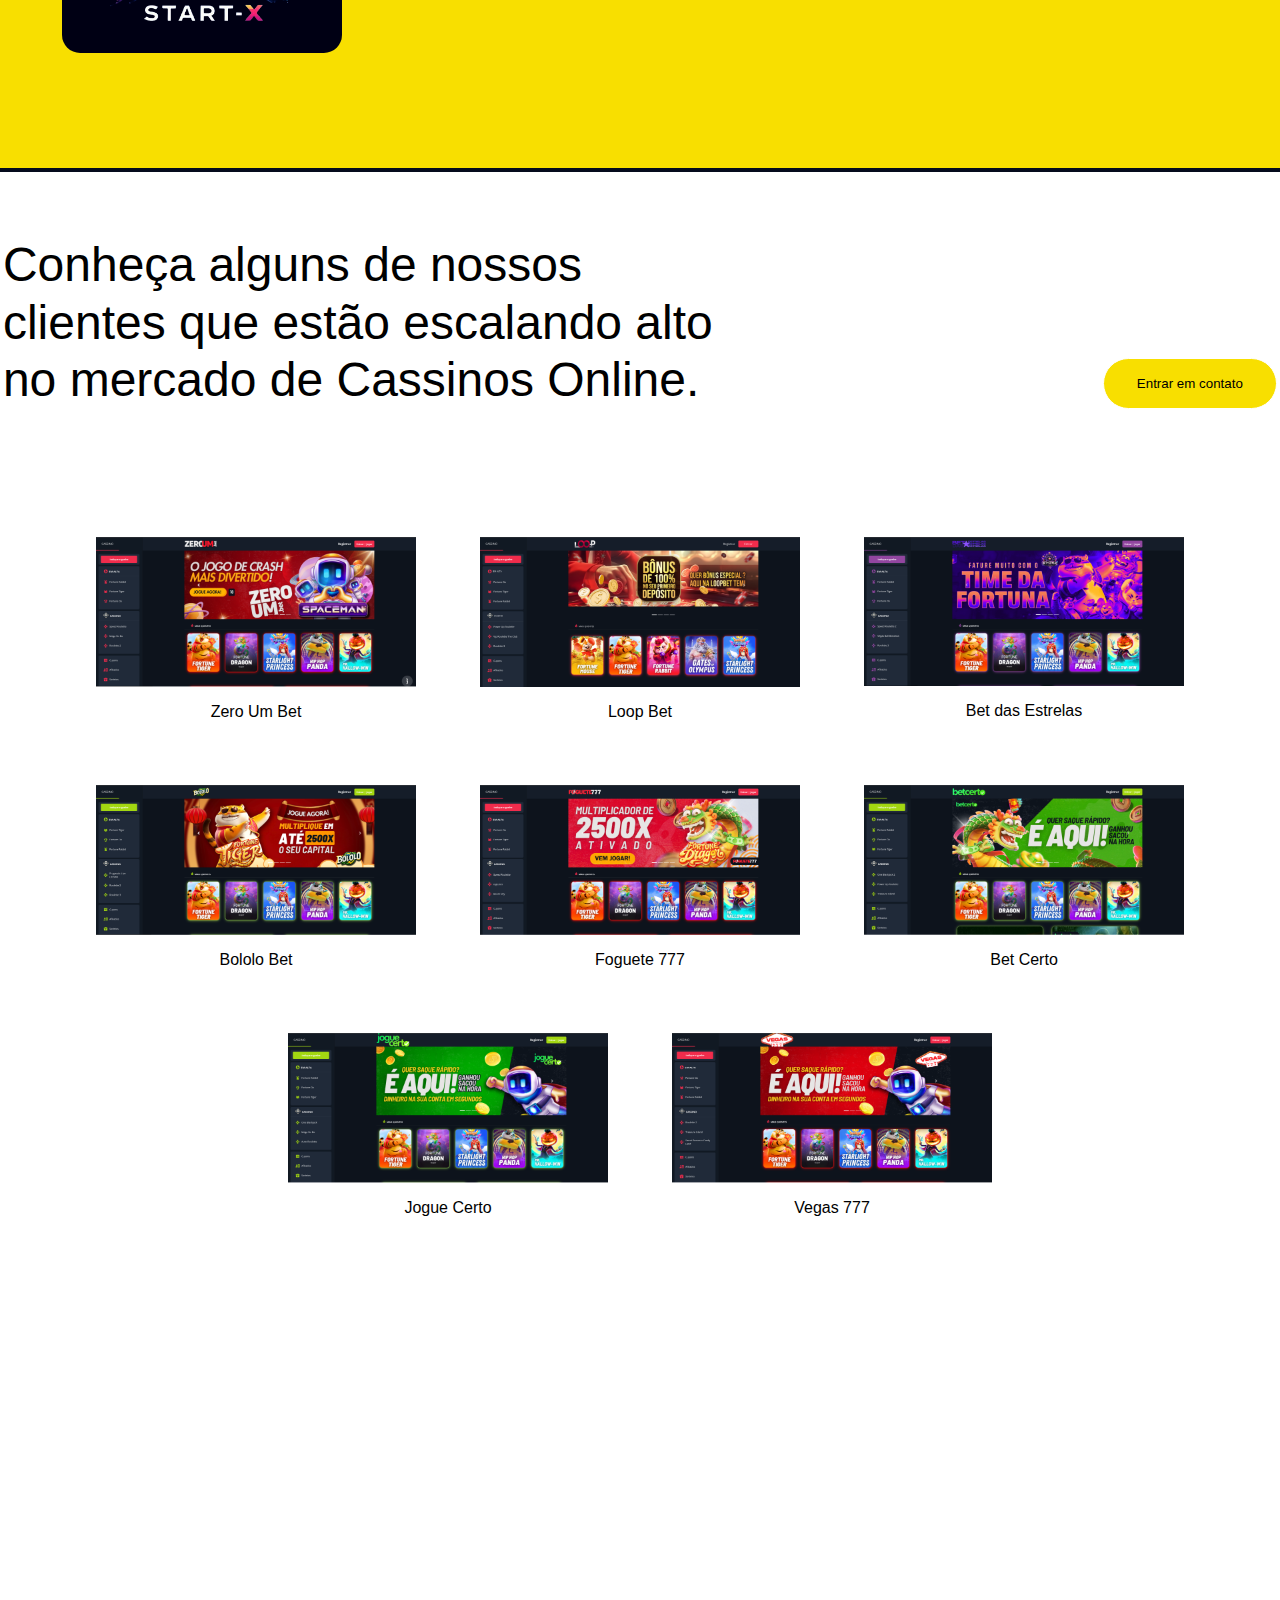
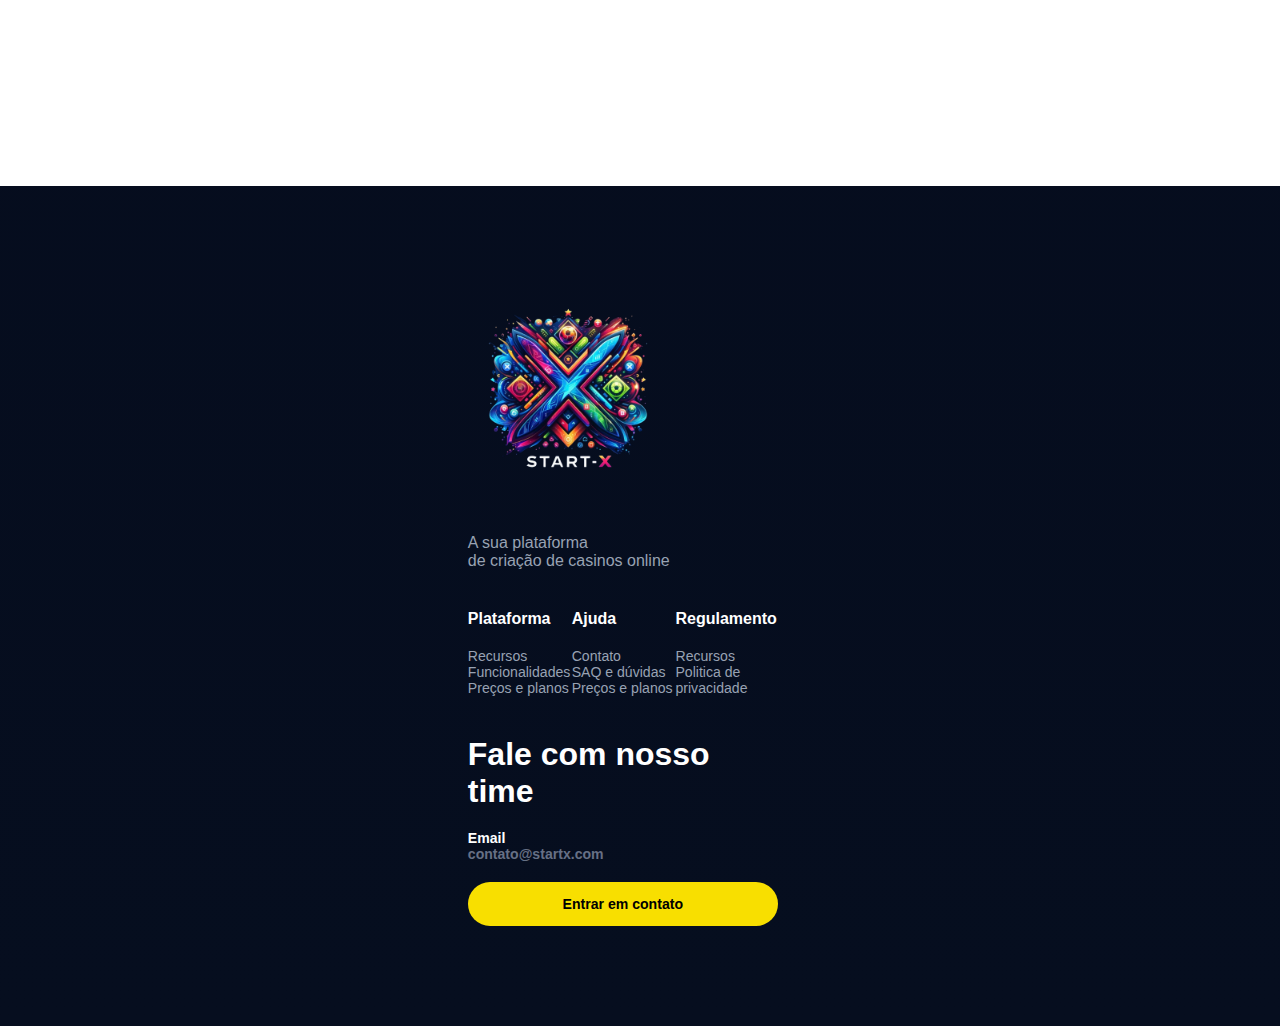
==== commit 42f4943f: "added phone number" ====
--- a/index.html
+++ b/index.html
@@ -24,10 +24,10 @@
         </div>
       </div>
       <div class="start-buttons">
-        <div class="button-start">
+        <div class="button-start" onclick="window.open('https://wa.me/5511988888880')">
           <button>Começar agora</button>
         </div>
-        <div class="more-information">
+        <div class="more-information" onclick="window.open('https://wa.me/5511988888880')">
           <button>Saiba mais</button>
         </div>
       </div>
@@ -101,7 +101,7 @@
                   tempo real
                 </h1>
                 <p id="message">Tenha um sistema de afiliados que paga suas comissões em<br />tempo real, garantindo a transparência e agilidade.</p>
-                <div class="button-start-benefits">
+                <div onclick="window.open('https://wa.me/5511988888880')" class="button-start-benefits">
                   <button>Começar agora</button>
                 </div>
               </div>
@@ -120,7 +120,7 @@
                 <h1 id="card-meio">Crie seus próprios <br />jogos</h1>
                 <p id="message">Surpreenda jogadores do mundo inteiro, com jogos<br />próprios, personalizados e exclusivos em sua plataforma.</p>
                 <div class="button-start-benefits">
-                  <button>Começar agora</button>
+                  <button onclick="window.open('https://wa.me/5511988888880')">Começar agora</button>
                 </div>
               </div>
             </div>
@@ -138,7 +138,7 @@
                 <h1 id="card-last">Nunca saia do ar</h1>
                 <p id="message">Garantimos o melhor uptime do mercado, mantendo <br />você sempre online e ativo,sem interrupções.</p>
                 <div class="button-start-benefits">
-                  <button>Começar agora</button>
+                  <button onclick="window.open('https://wa.me/5511988888880')">Começar agora</button>
                 </div>
               </div>
             </div>
@@ -152,7 +152,7 @@
       </div>
 
       <object id="line-blue" style="height: 550px" class="line-blue" data="line-blue-landing/index.html"></object>
-      <object class="client-landing" style="height: 1050px" data="client-landing/index.html"></object>
+      <object class="client-landing" style="height: 1550px" data="client-landing/index.html"></object>
       <div style="width: 100%; display: flex; justify-content: center">
         <div id="footer-container">
           <div class="footer-container-object">
@@ -188,6 +188,7 @@
             <p style="color: white; font-weight: 600; font-size: 0.88rem; margin-top: 20px">Email</p>
             <p style="color: #667085; font-weight: 600; font-size: 0.88rem">contato@startx.com</p>
             <button
+              onclick="window.open('https://wa.me/5511988888880')"
               style="
                 cursor: pointer;
                 height: 44px;
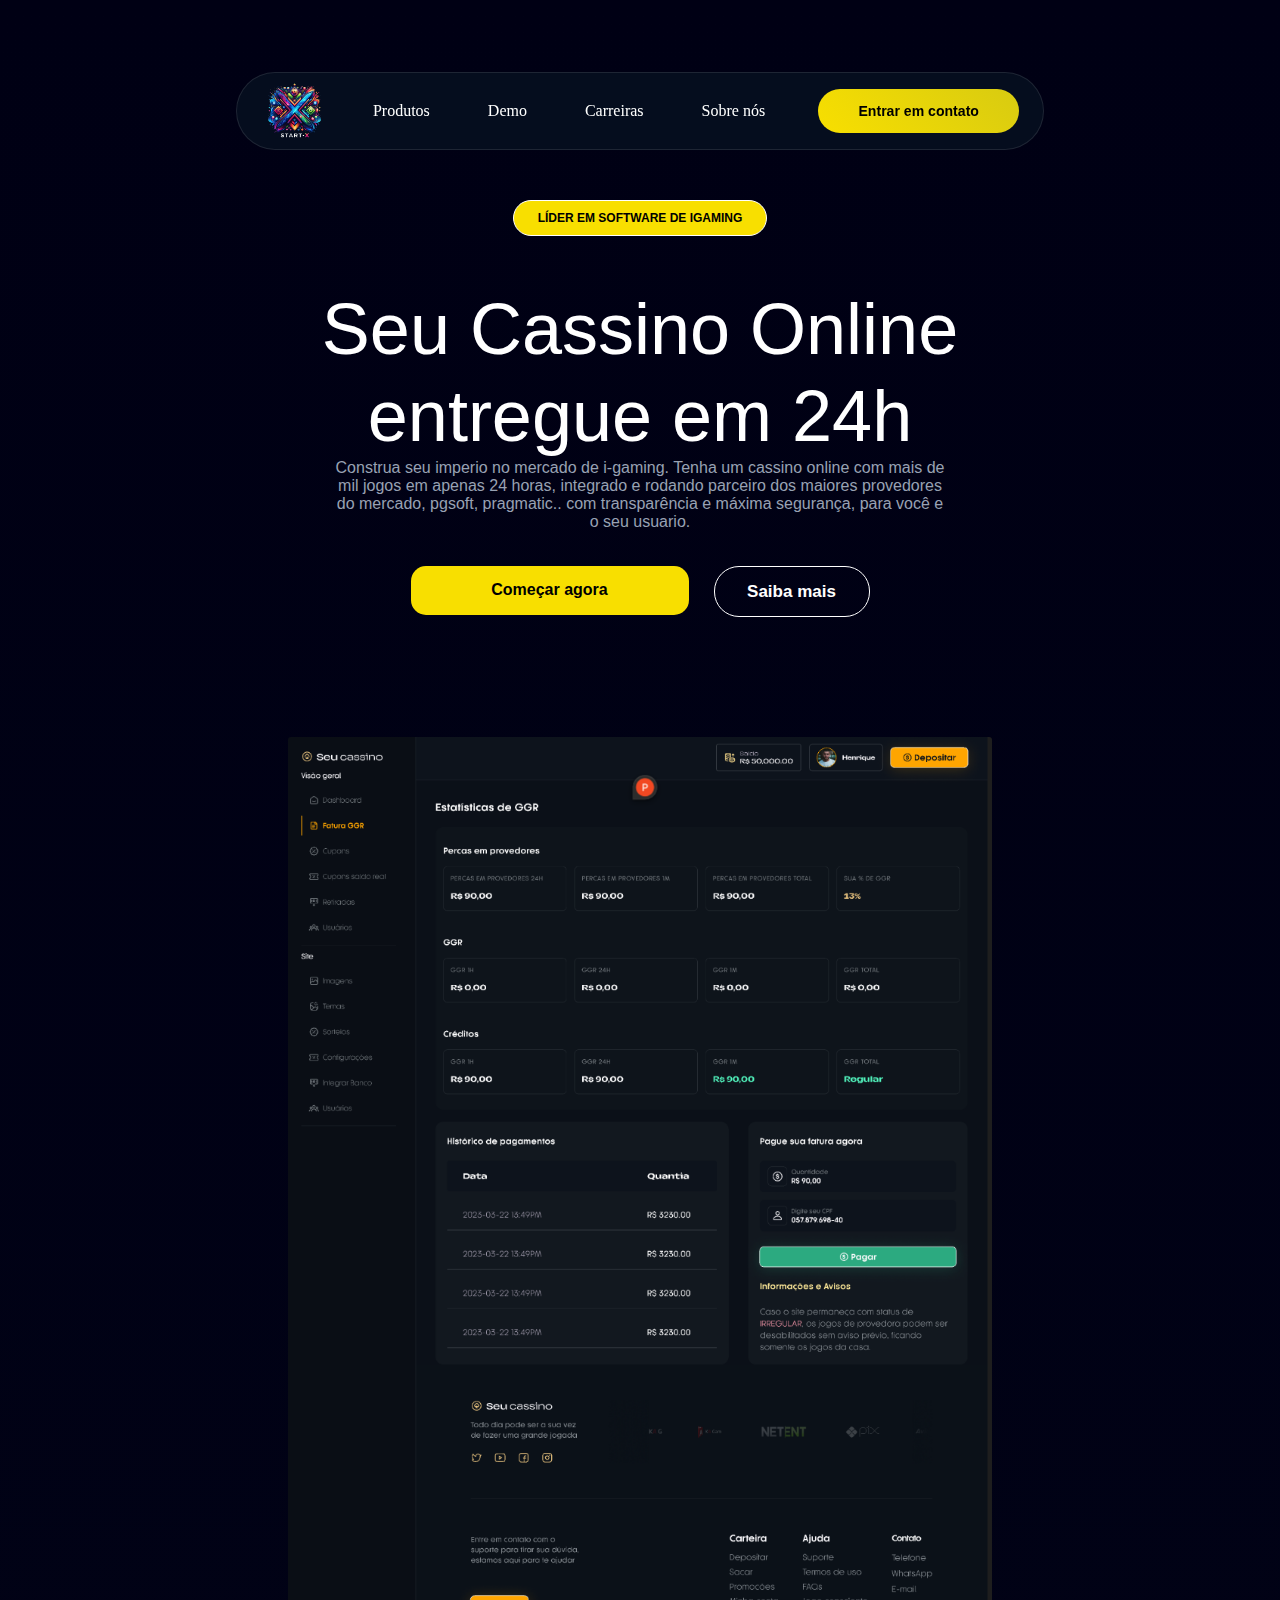
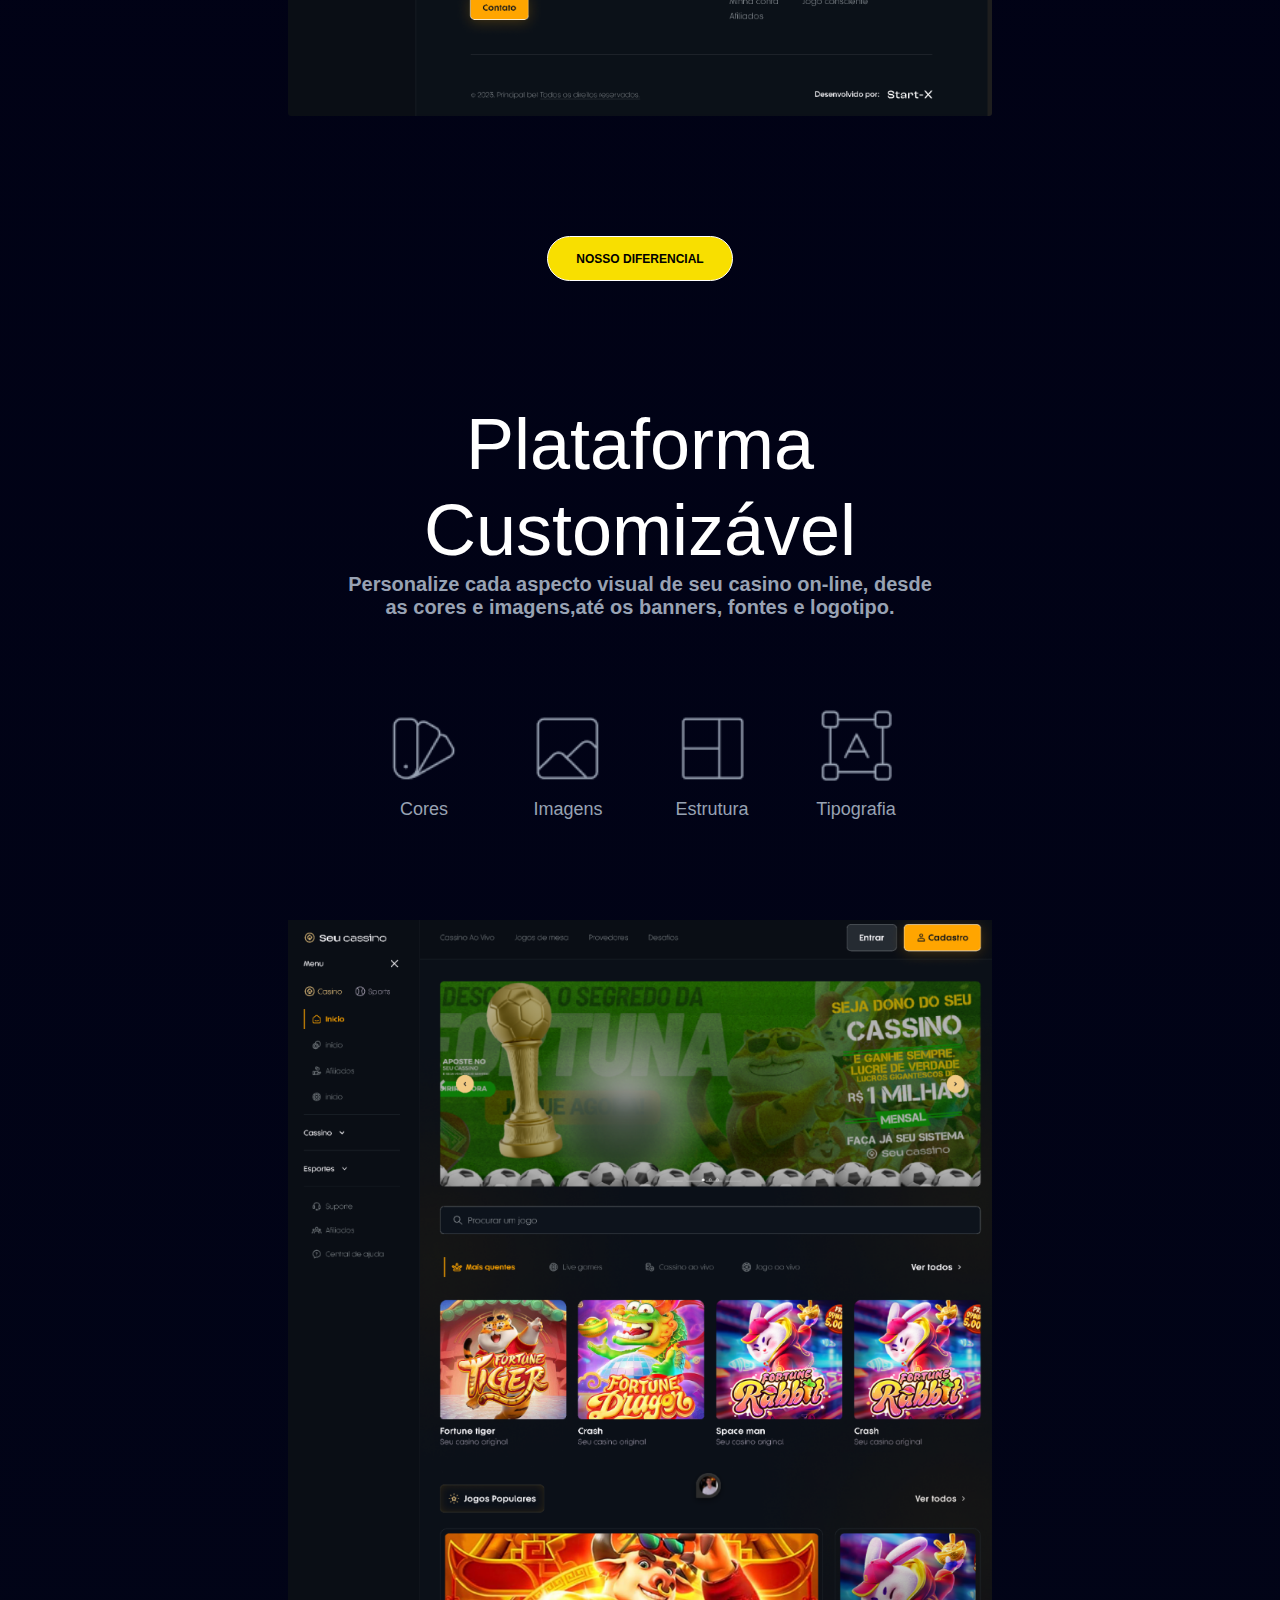
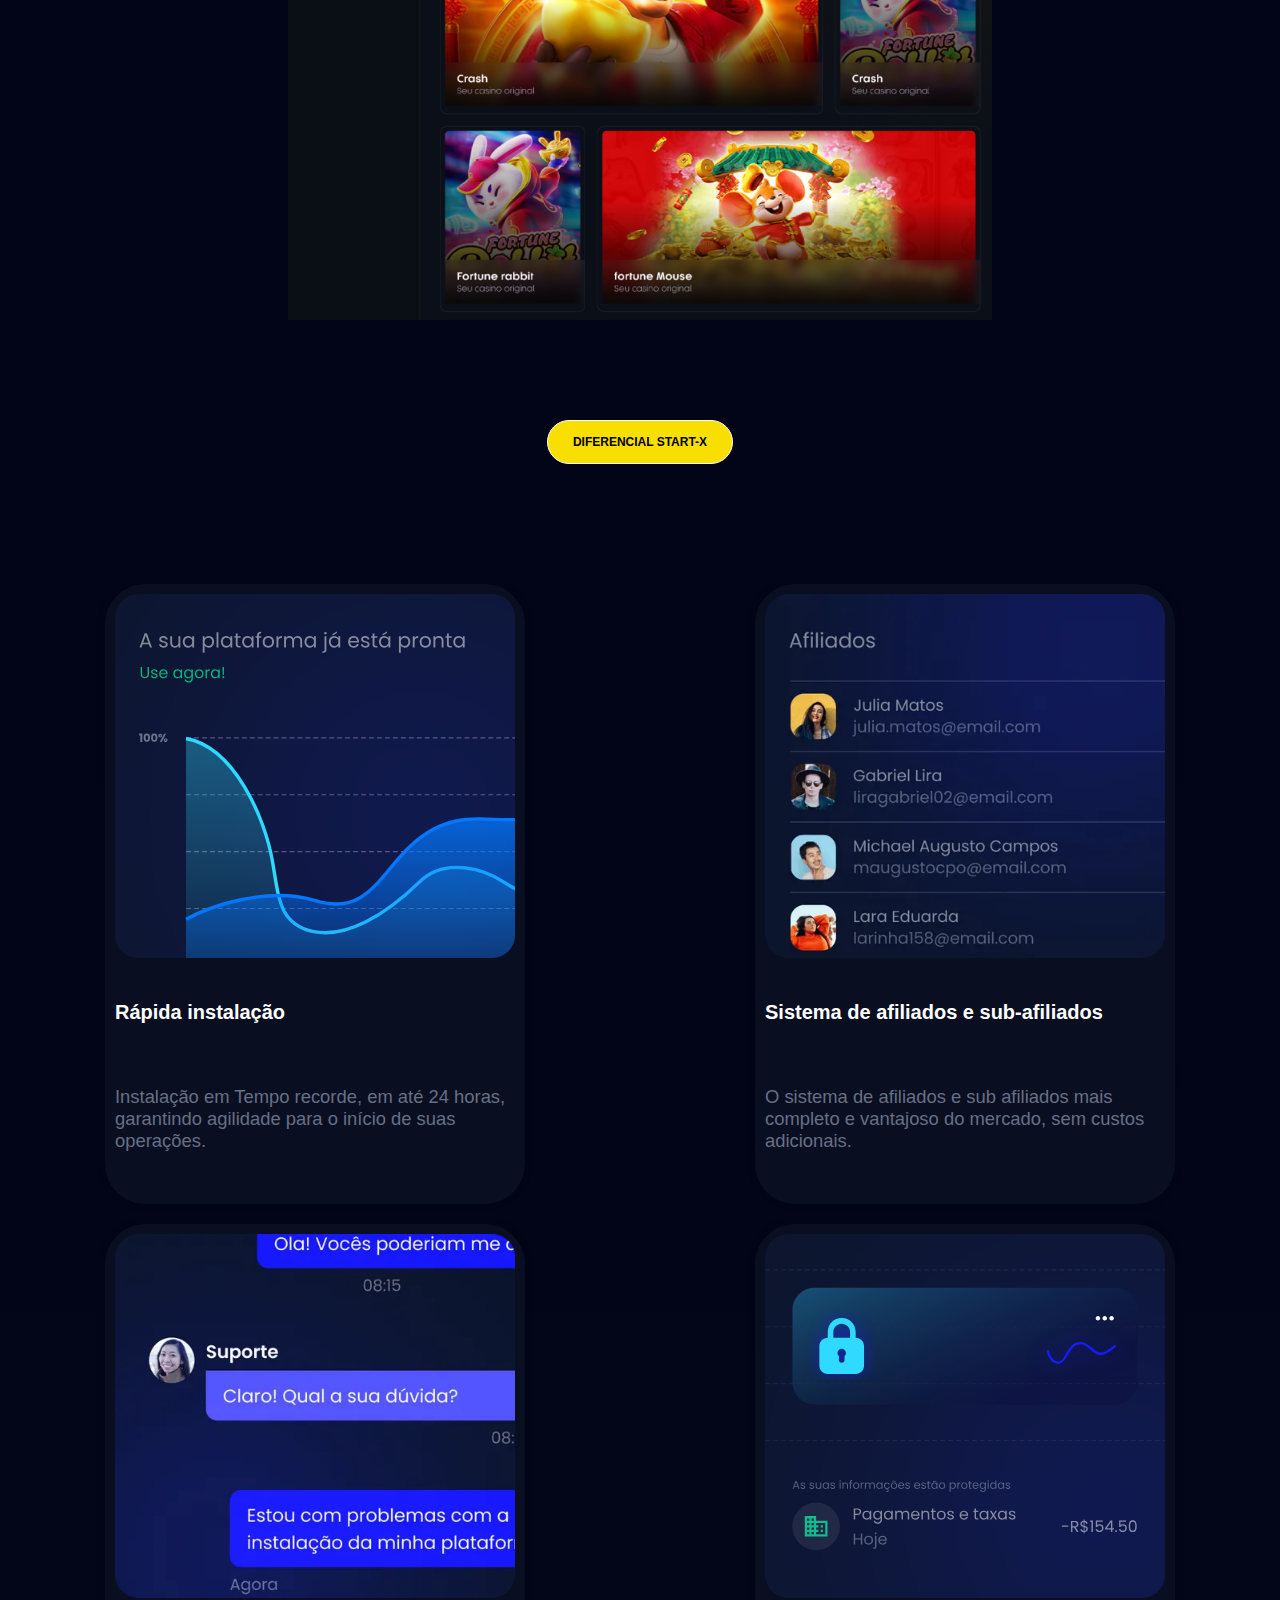
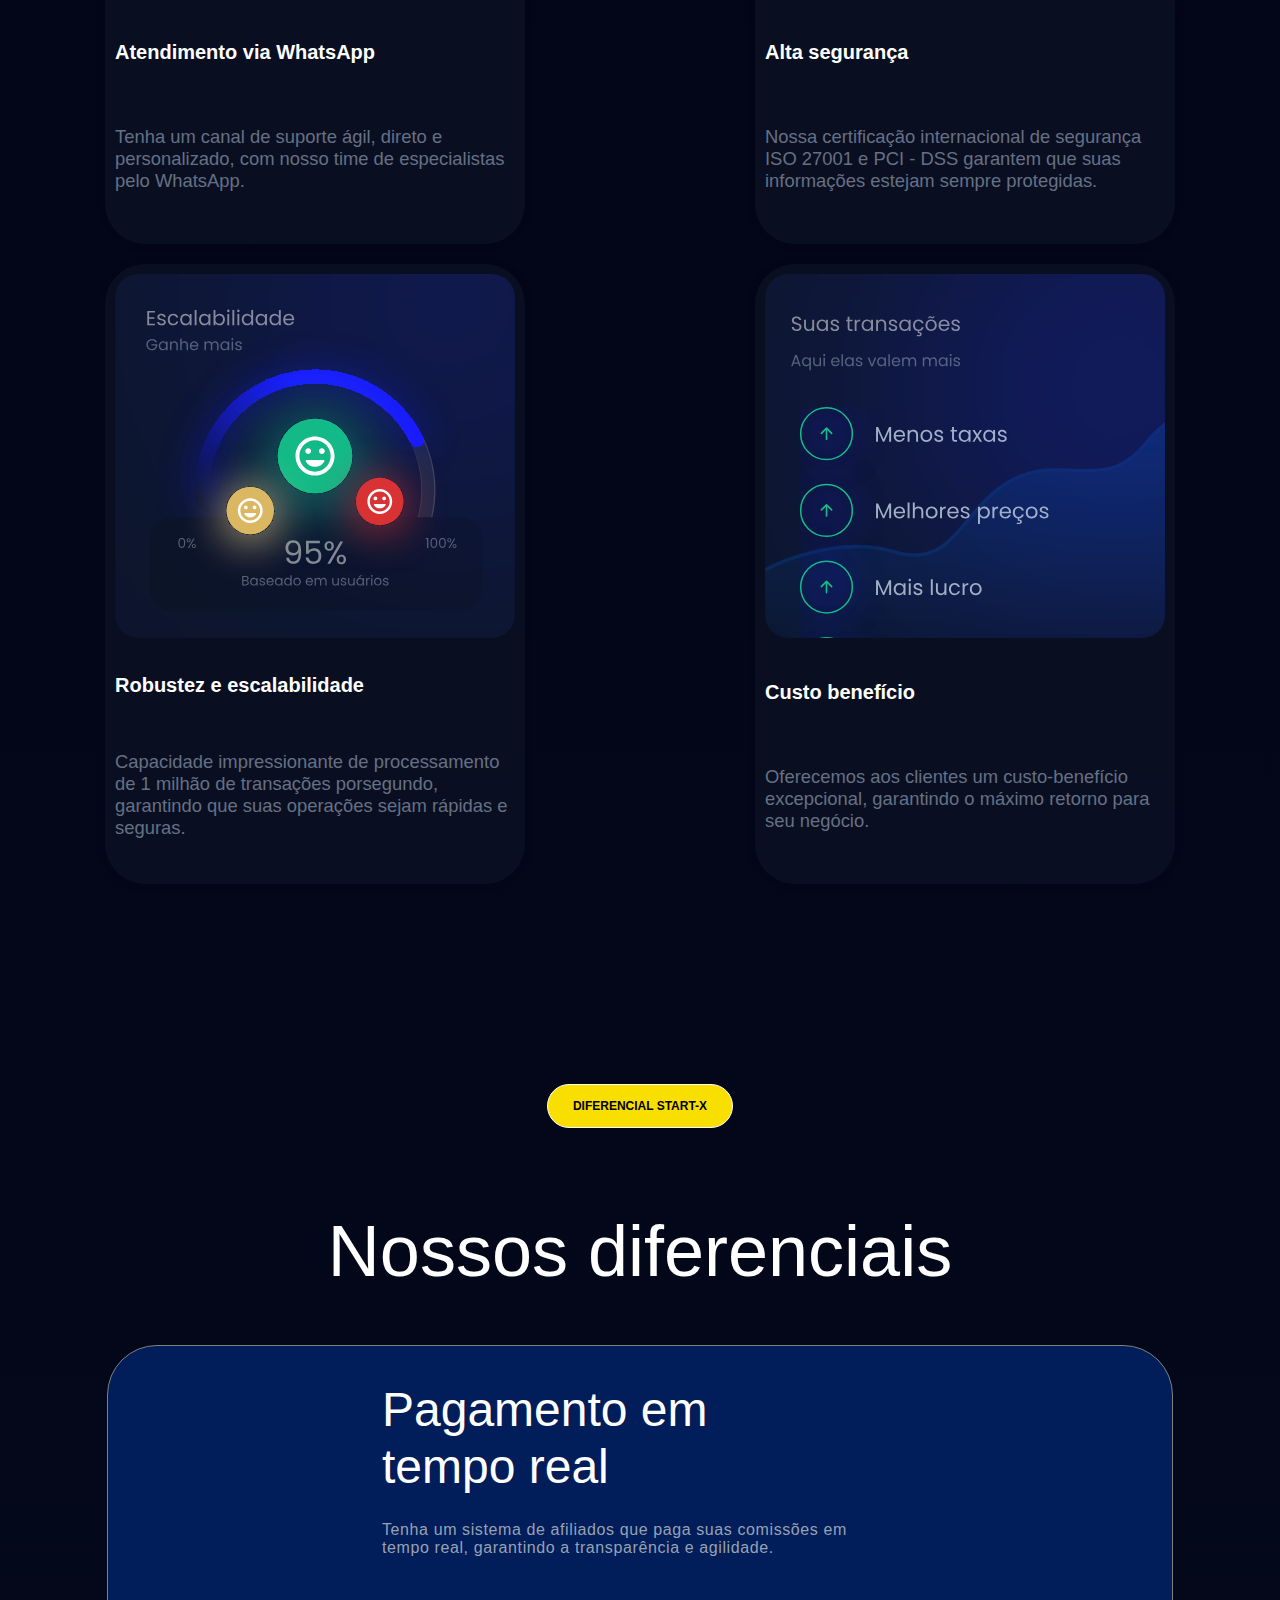
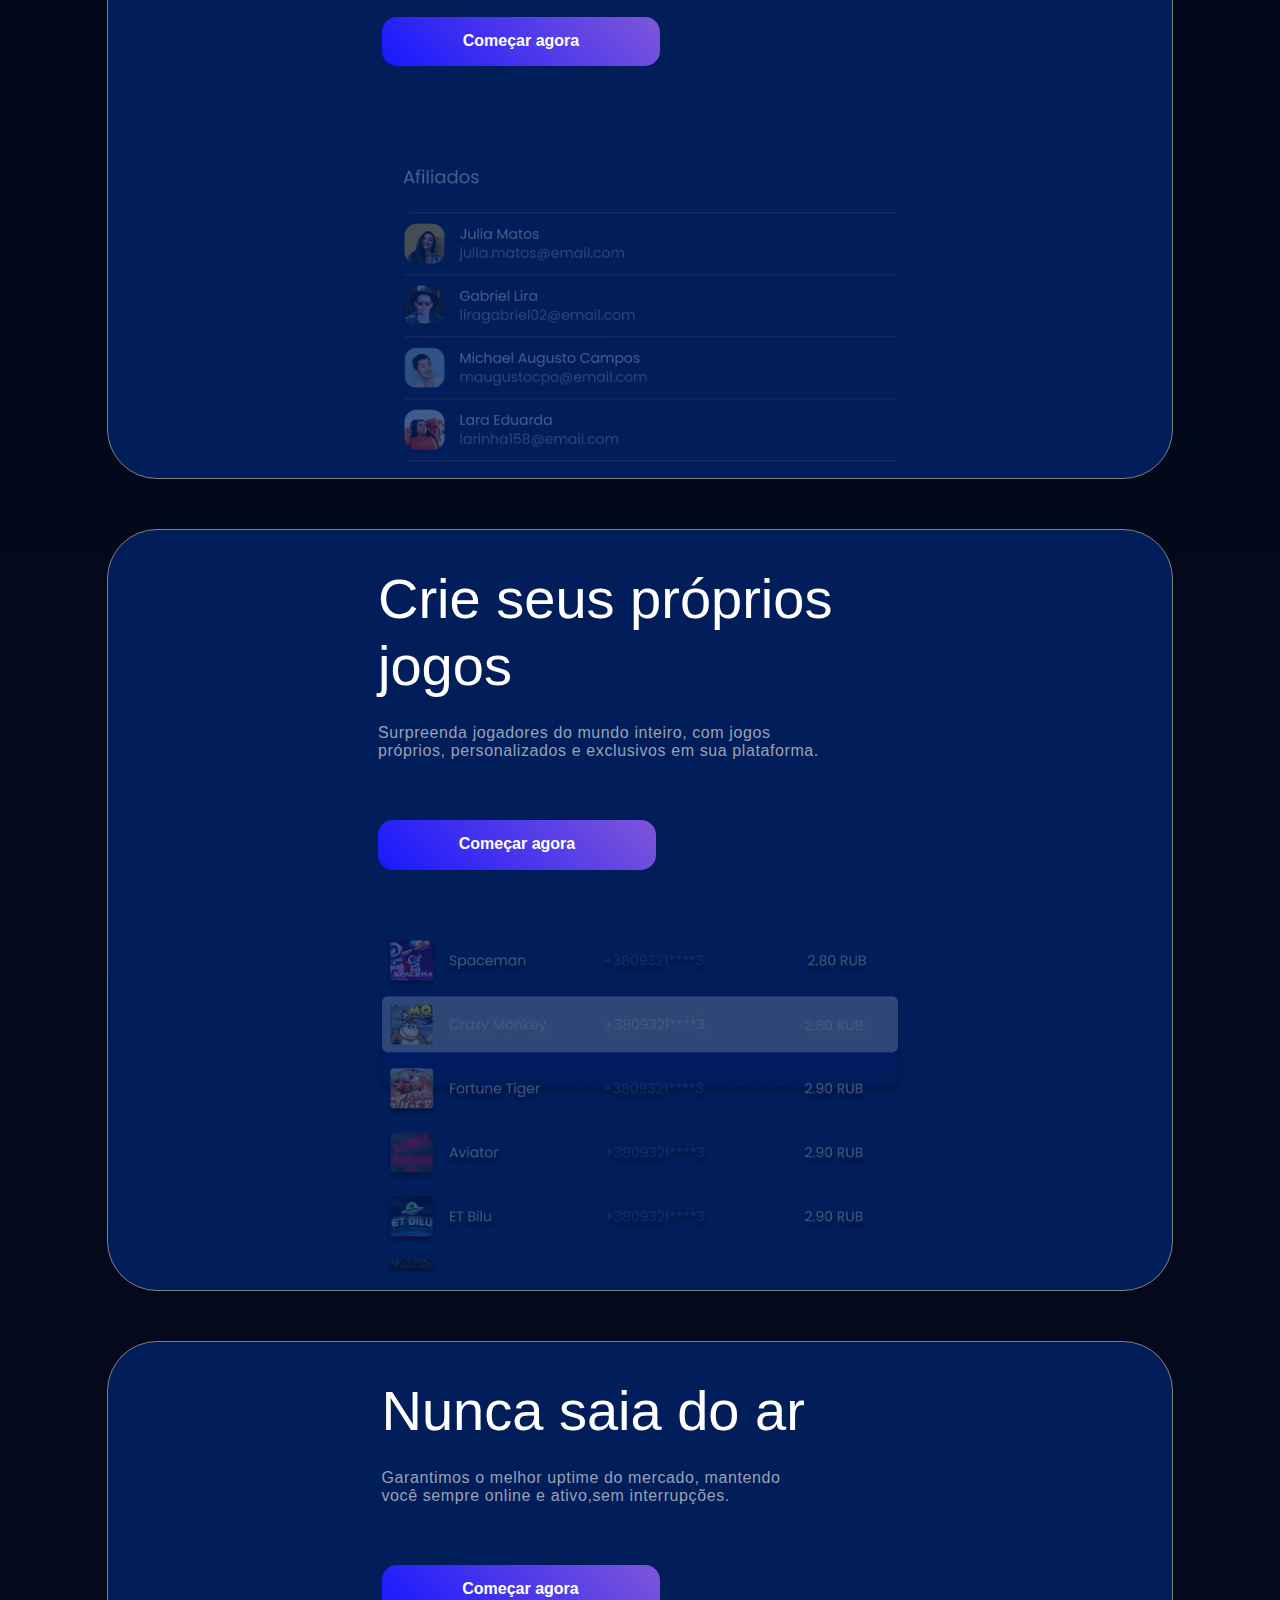
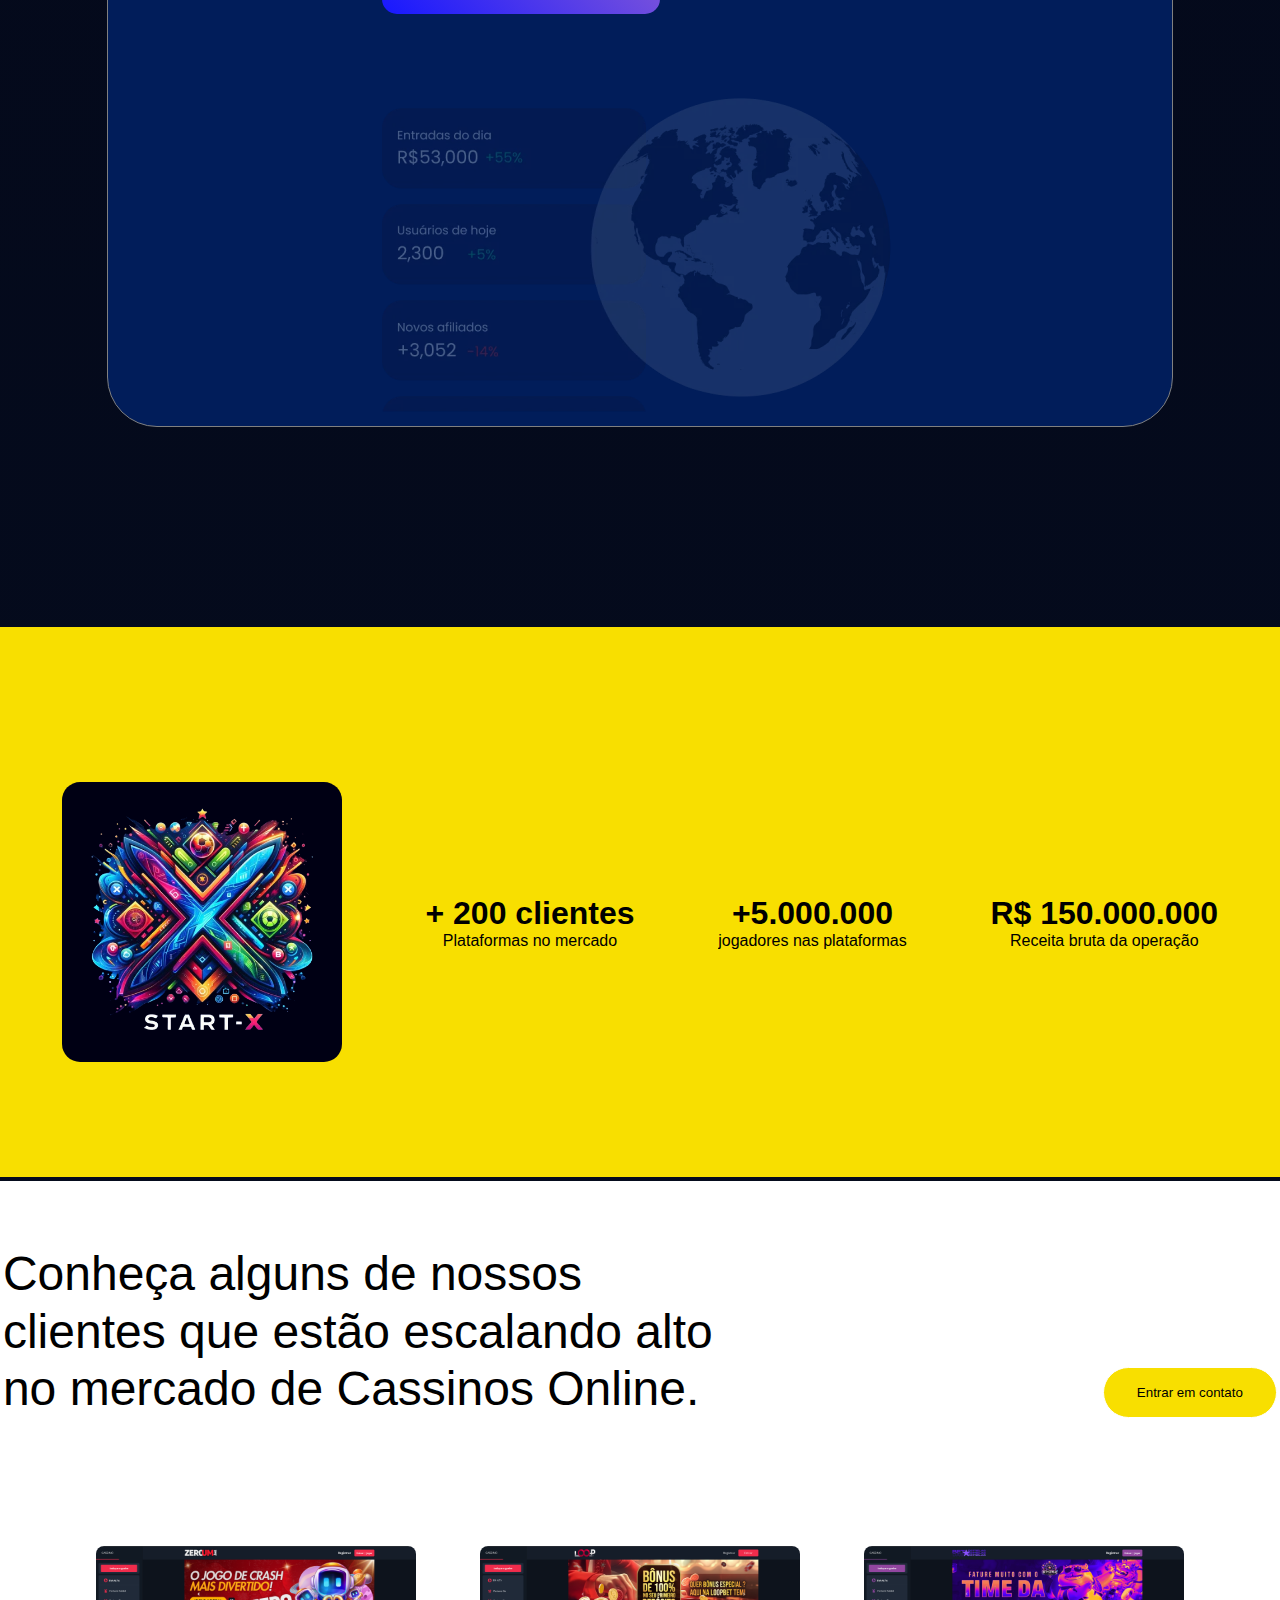
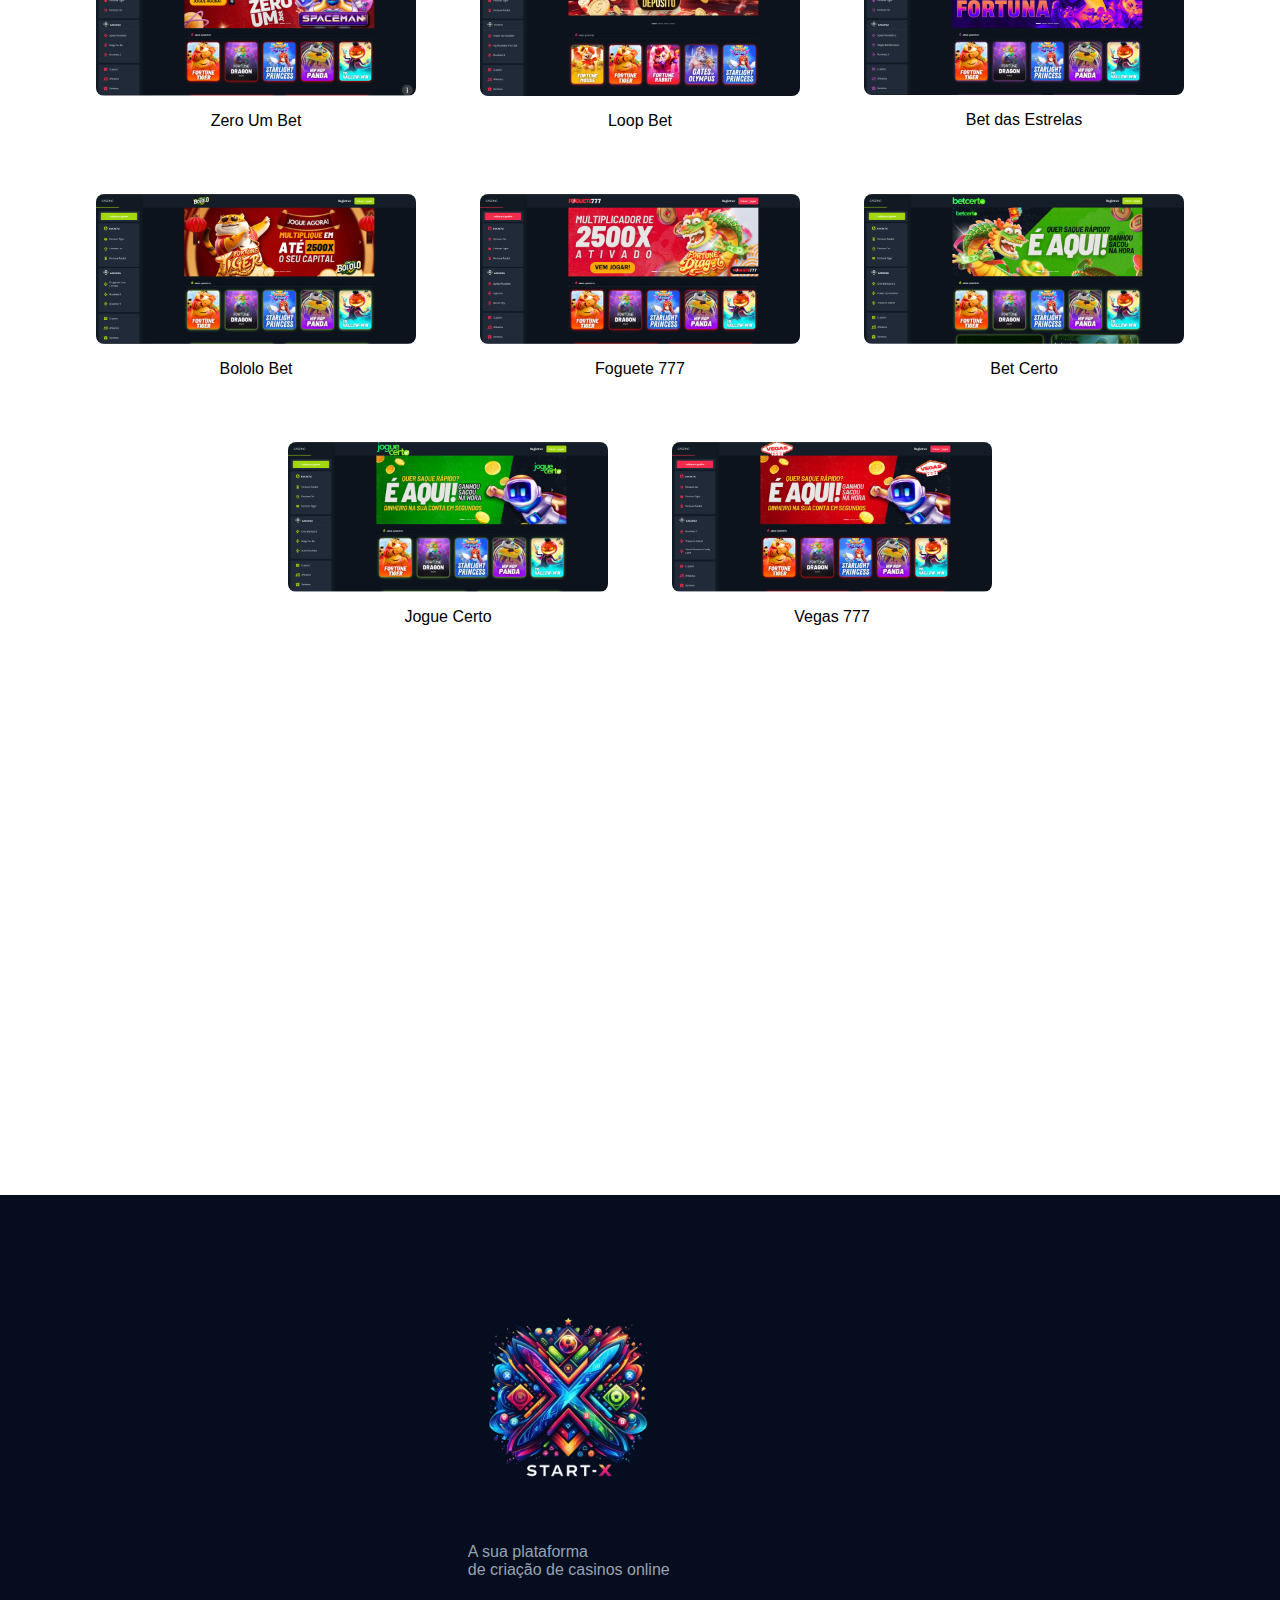
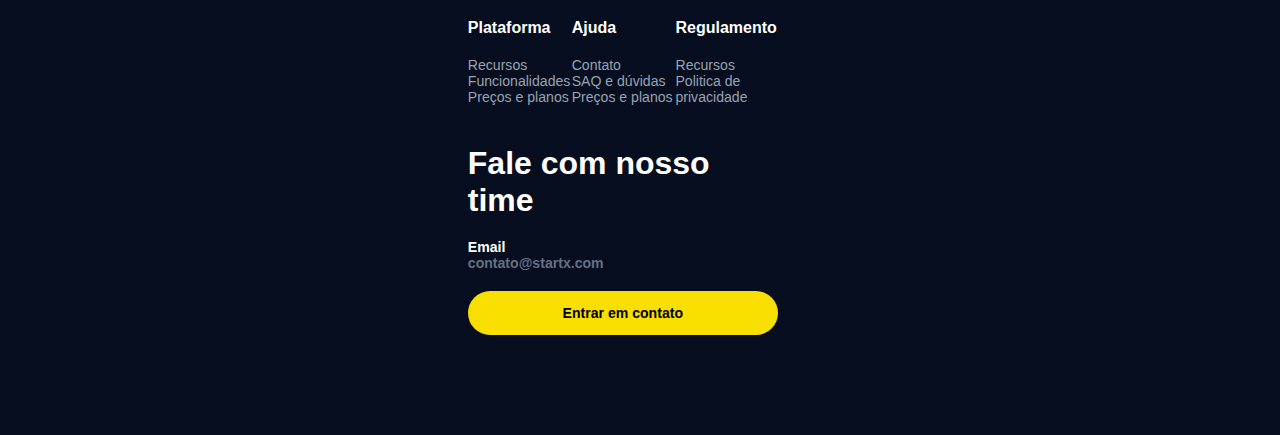
==== commit 8e684144: "changes from client"" ====
--- a/index.html
+++ b/index.html
@@ -18,21 +18,25 @@
         <div class="customize-plataform">
           <h1>Seu Cassino Online <br />entregue em 24h</h1>
         </div>
-        <div class="text-builder">
-          <span>Construa seu novo negócio de sucesso, e tenha um cassino online com mais de 10 mil</span><br />
-          <span id="text-two">jogos, e JOGOS ORIGINAIS PRÓPRIOS, com transparência e máxima segurança.</span>
+        <div class="text-builder" style="padding: 0px 30px; text-align: center">
+          <span class="text-build"
+            >Construa seu imperio no mercado de i-gaming. Tenha um cassino online com mais de mil jogos em apenas 24 horas, integrado e rodando
+            parceiro dos maiores provedores do mercado, pgsoft, pragmatic.. com transparência e máxima segurança, para você e o seu usuario.</span
+          >
         </div>
       </div>
       <div class="start-buttons">
-        <div class="button-start" onclick="window.open('https://wa.me/5511988888880')">
-          <button>Começar agora</button>
-        </div>
-        <div class="more-information" onclick="window.open('https://wa.me/5511988888880')">
-          <button>Saiba mais</button>
+        <div class="button-builder">
+          <div class="button-start" onclick="window.open('https://wa.me/5511988888880')">
+            <button>Começar agora</button>
+          </div>
+          <div class="more-information" onclick="window.open('https://wa.me/5511988888880')">
+            <button>Saiba mais</button>
+          </div>
         </div>
       </div>
       <div class="img-my-casino">
-        <img src="images/landing-hero.jpeg" alt="landing" />
+        <img src="images/dashboard.png" alt="landing" />
       </div>
       <div class="our-difference-menu">
         <div class="edit-our-difference">
@@ -49,28 +53,25 @@
             </h3>
           </div>
           <div style="margin-top: 80px" class="topics-img">
-            <button onclick="changeStep(this)" class="image-center" id="colors-button">
+            <button class="image-center" id="colors-button">
               <img class="small-img" src="images/pallete.png" alt="Cores" />
               <p>Cores</p>
             </button>
-            <button onclick="changeStep(this)" class="image-center" id="images-button">
+            <button class="image-center" id="images-button">
               <img class="small-img" src="images/image.png" alt="Imagens" />
               <p>Imagens</p>
             </button>
-            <button onclick="changeStep(this)" class="image-center" id="structure-button">
+            <button class="image-center" id="structure-button">
               <img class="small-img" src="images/hosting.png" alt="Estrutura" />
               <p>Estrutura</p>
             </button>
-            <button onclick="changeStep(this)" class="image-center" id="typography-button">
+            <button class="image-center" id="typography-button">
               <img class="small-img" src="images/text.png" alt="Tipografia" />
               <p>Tipografia</p>
             </button>
           </div>
           <div class="steps">
-            <img src="images/colors.png" alt="" id="colors" />
-            <img src="images/images.png" alt="" id="images" hidden />
-            <img src="images/estrutura.png" alt="" id="structure" hidden />
-            <img src="images/tipografia.png" alt="" id="typography" hidden />
+            <img src="images/home.png" alt="" id="colors" />
           </div>
           <div class="animation-panel"></div>
         </div>
--- a/style.css
+++ b/style.css
@@ -52,6 +52,8 @@
 }
 
 .text-builder {
+	display: flex;
+	justify-content: center;
 	text-align: center;
 }
 
@@ -236,7 +238,6 @@
 .image-center {
 	background-color: transparent;
 	text-align: center;
-	cursor: pointer;
 }
 
 .image-center img,
@@ -573,6 +574,14 @@
 .footer-container-values {
 	width: 50%;
 }
+.text-build {
+	width: 50%;
+}
+.button-builder {
+	display: flex; 
+	width: 90%;
+	justify-content: center;
+}
 @media (max-width: 480px) {
 	.client-landing {
 		height: 3200px !important;
@@ -615,4 +624,7 @@
 	.topics-img {
 		width: fit-content;
 	}
+	.text-build {
+		width: 100%;
+	}
 }